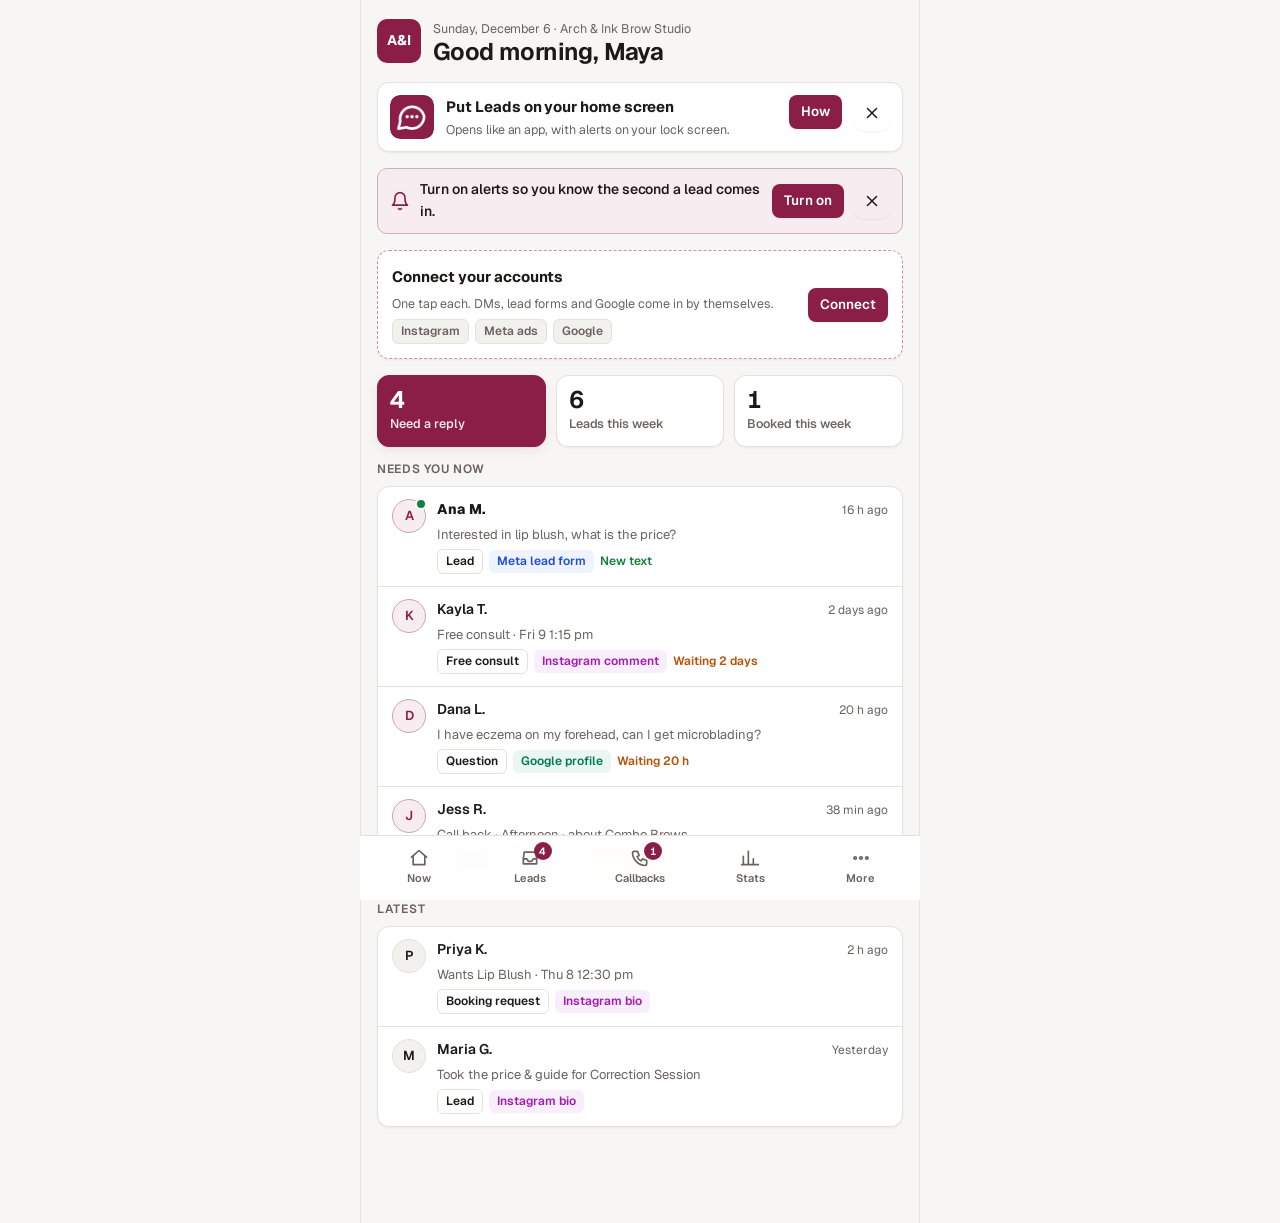
==== app/index.html @ 4c70c65e "Tour: one-screen view of all three at the top, normal tour below; stop dashboard frame pulling the p" ====
<!doctype html>
<html lang="en">
  <head>
    <meta charset="UTF-8" />
    <meta name="viewport" content="width=device-width, initial-scale=1.0, viewport-fit=cover" />
    <meta name="robots" content="noindex" />
<title>Studio Funnel</title>
    <meta name="theme-color" content="#8B1E46" />
    <link rel="manifest" href="/manifest.webmanifest" />
    <link rel="icon" href="/icons/icon-192.png" />
    <link rel="apple-touch-icon" href="/icons/apple-touch-icon.png" />
    <meta name="apple-mobile-web-app-capable" content="yes" />
    <meta name="mobile-web-app-capable" content="yes" />
    <meta name="apple-mobile-web-app-title" content="Leads" />
    <meta name="apple-mobile-web-app-status-bar-style" content="default" />
    <link rel="preconnect" href="https://fonts.googleapis.com" />
    <link rel="stylesheet" href="https://fonts.googleapis.com/css2?family=Geist:wght@300..800&family=Geist+Mono:wght@400;500&display=swap" />
  </head>
  <body>
    <div id="root"></div>
    <link rel="stylesheet" href="/main.css?v=1791349127" /><script type="module" src="/main.js?v=1791349127"></script>
  </body>
</html>
---- main.css ----
:root{--bg:#f7f6f4;--surface:#fff;--sunk:#f3f1ee;--ink:#1c1917;--muted:#6b635e;--line:#e6e1dc;--accent:#8b1e46;--accent-ink:#fff;--accent-soft:#f7edf1;--gold:#a16207;--good:#15803d;--good-soft:#eaf5ee;--warn:#b45309;--warn-soft:#fdf3e5;--bad:#b91c1c;--bad-soft:#fceded;--ig:#a21caf;--ig-soft:#f9eefb;--meta:#1d4ed8;--meta-soft:#eef3fe;--g:#047857;--g-soft:#eaf6f0;--site:#57534e;--site-soft:#f2f0ed;--t1:#ede9e5;--t2:#e2dcd6;--t3:#f3f0ec;--t4:#d6cfc8;--out-bg:#8b1e46;--out-ink:#fff;--nav-bg:#1c1917;--nav-ink:#e7e5e4;--nav-muted:#a8a29e;--nav-hover:#292524;--nav-line:#2e2a27;--display:"Geist","Inter",system-ui,-apple-system,"Segoe UI",sans-serif;--body:"Geist","Inter",system-ui,-apple-system,"Segoe UI",sans-serif;--mono:"Geist Mono",ui-monospace,"SFMono-Regular",Menlo,monospace;--shadow-sm:0 1px 2px #1010180f;--shadow:0 1px 2px #1010180d,0 4px 12px #1010180f;--shadow-lg:0 12px 40px #10101829;--buncss-light:initial;--buncss-dark: ;color-scheme:light}@media (prefers-color-scheme:dark){:root:not([data-theme=light]){--bg:#0e0c0b;--surface:#171412;--sunk:#1f1b19;--ink:#efebe8;--muted:#a8a09a;--line:#2d2826;--accent:#e07fa2;--accent-ink:#1f0a12;--accent-soft:#2c1620;--gold:#facc15;--good:#4ade80;--good-soft:#10261a;--warn:#fbbf24;--warn-soft:#2a1e0c;--bad:#f87171;--bad-soft:#2b1414;--ig:#e879f9;--ig-soft:#2a1330;--meta:#8ab4ff;--meta-soft:#121e36;--g:#34d399;--g-soft:#0e2620;--site:#d4d4d8;--site-soft:#1f1f25;--t1:#211d1b;--t2:#2a2522;--t3:#1b1816;--t4:#332d2a;--out-bg:#6b1a38;--out-ink:#fbeaf2;--nav-bg:#0a0908;--nav-ink:#e7e5e4;--nav-muted:#a8a29e;--nav-hover:#1c1917;--nav-line:#26221f;--shadow-sm:0 1px 2px #0006;--shadow:0 1px 2px #0006,0 4px 12px #0000004d;--shadow-lg:0 12px 40px #00000080;--buncss-light: ;--buncss-dark:initial;color-scheme:dark}}:root[data-theme=dark]{--bg:#0e0c0b;--surface:#171412;--sunk:#1f1b19;--ink:#efebe8;--muted:#a8a09a;--line:#2d2826;--accent:#e07fa2;--accent-ink:#1f0a12;--accent-soft:#2c1620;--gold:#facc15;--good:#4ade80;--good-soft:#10261a;--warn:#fbbf24;--warn-soft:#2a1e0c;--bad:#f87171;--bad-soft:#2b1414;--ig:#e879f9;--ig-soft:#2a1330;--meta:#8ab4ff;--meta-soft:#121e36;--g:#34d399;--g-soft:#0e2620;--site:#d4d4d8;--site-soft:#1f1f25;--t1:#211d1b;--t2:#2a2522;--t3:#1b1816;--t4:#332d2a;--out-bg:#6b1a38;--out-ink:#fbeaf2;--nav-bg:#0a0908;--nav-ink:#e7e5e4;--nav-muted:#a8a29e;--nav-hover:#1c1917;--nav-line:#26221f;--shadow-sm:0 1px 2px #0006;--shadow:0 1px 2px #0006,0 4px 12px #0000004d;--shadow-lg:0 12px 40px #00000080;--buncss-light: ;--buncss-dark:initial;color-scheme:dark}*{box-sizing:border-box}html,body{margin:0}body{background:var(--bg);color:var(--ink);font-family:var(--body);-webkit-font-smoothing:antialiased;font-size:16px;line-height:1.55}h1,h2,h3{text-wrap:balance;margin:0;line-height:1.1}p{margin:0}button,input,select,textarea{font:inherit;color:inherit}a{color:var(--accent)}img{max-width:100%}:-webkit-any(button,a,input,select,textarea):focus-visible{outline:3px solid var(--accent);outline-offset:2px}:-moz-any(button,a,input,select,textarea):focus-visible{outline:3px solid var(--accent);outline-offset:2px}:is(button,a,input,select,textarea):focus-visible{outline:3px solid var(--accent);outline-offset:2px}[hidden]{display:none!important}.display{font-family:var(--display);font-weight:600}.eyebrow{letter-spacing:.1em;text-transform:uppercase;color:var(--accent);font-size:12px;font-weight:700}.muted{color:var(--muted)}.fine{color:var(--muted);font-size:12px}.stack{display:flex;flex-direction:column;gap:8px}.row{display:flex;flex-wrap:wrap;align-items: center;gap:8px}.sr-only{position:absolute;overflow:hidden;clip:rect(0 0 0 0);white-space:nowrap;width:1px;height:1px}.btn{background:var(--accent);color:var(--accent-ink);cursor:pointer;display:inline-flex;text-decoration:none;text-align:center;border:none;border-radius:999px;justify-content:center;align-items: center;gap:8px;min-height:52px;padding:0 22px;font-size:16px;font-weight:700}.btn.alt{background:var(--surface);color:var(--ink);border:1.5px solid var(--line)}.btn.sm{min-height:40px;padding:0 14px;font-size:14px}.btn.block{width:100%}.btn.danger{background:var(--bad);color:#fff}.btn:disabled{opacity:.55;cursor:not-allowed}.lnk{color:var(--accent);cursor:pointer;text-decoration:none;display:inline-flex;background:0 0;border:none;align-items: center;min-height:44px;padding:8px 0;font-size:15px;font-weight:700}.iconbtn{border:1.5px solid var(--line);background:var(--surface);display:inline-flex;cursor:pointer;border-radius:50%;flex-shrink:0;justify-content:center;align-items: center;width:44px;height:44px}.mark{background:var(--accent);color:var(--accent-ink);display:inline-flex;font-family:var(--display);border-radius:50%;flex-shrink:0;justify-content:center;align-items: center;width:36px;height:36px;font-size:14px;font-weight:600}label.field{display:flex;flex-direction:column;gap:6px;font-size:14px;font-weight:600}.input,input.input,textarea.input,select.input{border:1.5px solid var(--line);background:var(--surface);border-radius:8px;min-height:48px;padding:0 14px;font-size:16px}textarea.input{resize:vertical;min-height:84px;padding:12px 14px}.input:focus{outline:2px solid var(--accent);outline-offset:1px;border-color:var(--accent)}.err{color:var(--bad);font-size:13px;font-weight:600}.chips{display:flex;flex-wrap:wrap;gap:8px}.chip{border:1.5px solid var(--line);background:var(--surface);cursor:pointer;border-radius:999px;min-height:44px;padding:8px 16px;font-size:15px;font-weight:600}.chip.on{border:2px solid var(--accent);background:var(--accent-soft)}.card{background:var(--surface);border:1px solid var(--line);border-radius:10px;padding:16px 18px}.okmark{background:var(--good);color:var(--surface);display:flex;border-radius:50%;justify-content:center;align-items: center;width:64px;height:64px}.line{display:flex;font-variant-numeric:tabular-nums;justify-content:space-between;gap:10px}.tl-row{display:flex;gap:14px;font-size:15px}.tl-row b{color:var(--accent);flex-shrink:0;width:110px;font-size:14px}.home{display:flex;align-items: center;min-height:100vh;padding-block-start:40px;padding-block-end:40px;padding-inline-start:20px;padding-inline-end:20px}.home-in{display:flex;flex-direction:column;gap:20px;max-width:820px;margin:0 auto}.home h1{font-size:clamp(36px,6vw,56px)}.lede{max-width:60ch;font-size:18px}.home-cards{display:grid;grid-template-columns:repeat(3,minmax(0,1fr));gap:14px}@media (max-width:900px){.home-cards{grid-template-columns:repeat(2,minmax(0,1fr))}}@media (max-width:640px){.home-cards{grid-template-columns:minmax(0,1fr)}}.home-card{display:flex;background:var(--surface);border:1.5px solid var(--line);color:var(--ink);text-decoration:none;border-radius:12px;flex-direction:column;gap:8px;padding:22px}.home-card:hover{border-color:var(--accent)}.home-card b{font-size:20px;font-family:var(--display)}.home-card span{color:var(--muted);font-size:15px}.fbar{position:sticky;z-index:5;background:var(--bg);border-bottom:1px solid var(--line);top:0}.fbar .in{display:flex;align-items: center;gap:12px;max-width:1080px;margin:0 auto;padding:10px 20px}.fbar .logo{display:flex;cursor:pointer;background:0 0;border:none;align-items: center;gap:10px;padding:0;font-size:15px;font-weight:700}.fbar .sp{flex:1}.sec{display:flex;flex-direction:column;gap:24px;max-width:1080px;margin:0 auto;padding-block-start:56px;padding-block-end:56px;padding-inline-start:20px;padding-inline-end:20px}.sec h2{font-size:clamp(28px,4vw,40px);font-family:var(--display);font-weight:600}.hero{display:grid;grid-template-columns:minmax(0,1.1fr)minmax(0,.9fr);align-items: center;gap:40px;padding-top:40px}@media (max-width:820px){.hero{grid-template-columns:minmax(0,1fr)}}.hero h1{font-size:clamp(40px,7vw,68px);font-family:var(--display);font-weight:600}.hero h1 em{color:var(--accent);font-style:italic;font-weight:500}.trust{display:flex;color:var(--muted);flex-wrap:wrap;gap:8px 18px;font-size:14px}.trust b{color:var(--ink)}.stars{color:var(--gold);letter-spacing:1px}.photo{background:var(--t2);display:flex;border-radius:14px;align-items: flex-end;max-width:100%;padding:16px}.photo .cap{background:var(--surface);display:flex;border-radius:8px;flex-direction:column;padding:8px 12px;font-size:13px}.goals{display:grid;grid-template-columns:repeat(4,minmax(0,1fr));gap:12px}@media (max-width:820px){.goals{grid-template-columns:repeat(2,minmax(0,1fr))}}.goal{border:1.5px solid var(--line);background:var(--surface);text-align:left;cursor:pointer;display:flex;border-radius:12px;flex-direction:column;justify-content:space-between;gap:10px;min-height:120px;padding:18px}.goal:hover{border-color:var(--accent)}.goal b{font-family:var(--display);font-size:24px;font-weight:600}.goal span{color:var(--muted);font-size:14px}.gal{display:grid;grid-template-columns:repeat(3,minmax(0,1fr));gap:10px}@media (max-width:620px){.gal{grid-template-columns:repeat(2,minmax(0,1fr))}}.gal div{aspect-ratio:1;display:flex;border-radius:10px;flex-direction:column;justify-content:flex-end;padding:12px;font-size:13px;font-weight:700}.gal small{color:var(--muted);font-weight:500}.steps3{display:grid;grid-template-columns:repeat(3,minmax(0,1fr));gap:16px}@media (max-width:820px){.steps3{grid-template-columns:minmax(0,1fr)}}.stp{background:var(--surface);border:1px solid var(--line);display:flex;border-radius:12px;flex-direction:column;gap:8px;padding:22px}.stp .n{background:var(--accent-soft);color:var(--accent);display:flex;border-radius:50%;justify-content:center;align-items: center;width:34px;height:34px;font-weight:700}.prices{background:var(--surface);border:1px solid var(--line);border-radius:12px;padding:4px 20px}.pr{display:flex;border-bottom:1px solid var(--line);justify-content:space-between;align-items:baseline;gap:16px;padding:16px 0}.pr:last-child{border:none}.pr .p{font-variant-numeric:tabular-nums;white-space:nowrap;font-weight:700}.revs{display:grid;grid-template-columns:repeat(3,minmax(0,1fr));gap:14px}@media (max-width:820px){.revs{grid-template-columns:minmax(0,1fr)}}.faqs{display:flex;flex-direction:column;gap:10px;max-width:760px}.faq{background:var(--surface);border:1px solid var(--line);overflow:hidden;border-radius:10px}.faq>button{display:flex;cursor:pointer;text-align:left;background:0 0;border:none;align-items: center;gap:12px;width:100%;min-height:56px;padding:14px 18px;font-weight:700}.faq>button span{flex:1}.faq .a{color:var(--muted);padding:0 18px 16px;font-size:15px}.artist{display:grid;grid-template-columns:minmax(0,.8fr)minmax(0,1.2fr);align-items: center;gap:32px}@media (max-width:820px){.artist{grid-template-columns:minmax(0,1fr)}}.band{background:var(--ink);color:var(--bg)}.band h2{color:var(--bg)}.band .btn{background:var(--bg);color:var(--ink)}.band .btn.alt{color:var(--bg);border-color:var(--bg);background:0 0}.ffoot .sec{color:var(--muted);flex-flow:wrap;gap:24px 48px;padding-block-start:32px;padding-block-end:110px;font-size:14px}.ffoot b{color:var(--ink);display:block}.sticky-cta{position:fixed;z-index:6;padding:10px 16px calc(10px + env(safe-area-inset-bottom,0px));background:var(--bg);border-top:1px solid var(--line);display:flex;bottom:0;left:0;right:0}.sticky-cta .btn{flex:1;min-height:50px}@media (min-width:821px){.sticky-cta{display:none}}.flow{display:flex;flex-direction:column;gap:16px;max-width:560px;margin:0 auto;padding-block-start:20px;padding-block-end:120px;padding-inline-start:20px;padding-inline-end:20px}.fhead{display:flex;align-items: center;gap:12px}.prog{display:flex;flex:1;gap:6px}.prog i{background:var(--line);border-radius:3px;flex:1;height:6px}.prog i.on{background:var(--accent)}.q{font-size:clamp(28px,5vw,36px);font-family:var(--display);font-weight:600}.opt{display:flex;border:1.5px solid var(--line);background:var(--surface);cursor:pointer;text-align:left;border-radius:12px;align-items: center;gap:14px;width:100%;min-height:68px;padding:14px 18px}.opt:hover{border-color:var(--accent)}.opt .t{display:block;font-size:17px;font-weight:700}.opt .d{color:var(--muted);font-size:14px}.opt.on{border:2px solid var(--accent);background:var(--accent-soft)}.box{border:1.5px solid var(--muted);display:flex;border-radius:7px;flex-shrink:0;justify-content:center;align-items: center;width:24px;height:24px}.opt.on .box{background:var(--accent);border-color:var(--accent);color:var(--accent-ink)}.facts{display:grid;grid-template-columns:repeat(3,minmax(0,1fr));gap:8px}.facts .card{padding:12px 14px}.facts b{display:block;font-variant-numeric:tabular-nums;font-size:19px}.facts span{color:var(--muted);font-size:12px}.ba{display:flex;gap:8px}.ba div{aspect-ratio:1;display:flex;border-radius:10px;flex:1;align-items: flex-end;padding:12px;font-size:13px;font-weight:700}.days{display:flex;overflow-x:auto;gap:8px;padding-bottom:4px}.day{border:1.5px solid var(--line);background:var(--surface);cursor:pointer;border-radius:10px;flex-shrink:0;min-width:66px;height:66px;font-size:14px;font-weight:600}.day.on{background:var(--accent);border-color:var(--accent);color:var(--accent-ink)}.times{display:grid;grid-template-columns:repeat(2,minmax(0,1fr));gap:8px}.bub{white-space:pre-line;max-width:85%;padding:12px 16px;font-size:15px}.bub.me{background:var(--accent);color:var(--accent-ink);border-radius:14px 14px 4px;align-self: flex-end}.bub.her{background:var(--surface);border:1px solid var(--line);border-radius:14px 14px 14px 4px}.fab{position:fixed;right:16px;bottom:calc(84px + env(safe-area-inset-bottom,0px));z-index:7;display:flex;border:1.5px solid var(--line);background:var(--surface);cursor:pointer;border-radius:999px;align-items: center;gap:10px;min-height:52px;padding:6px 18px 6px 6px;font-size:15px;font-weight:700;box-shadow:0 6px 24px #22171a29}.fab .mark{width:40px;height:40px}.fab .live{background:var(--good);border-radius:50%;width:9px;height:9px;margin-left:-2px}.fab.low{bottom:calc(16px + env(safe-area-inset-bottom,0px))}@media (min-width:821px){.fab,.fab.low{bottom:24px}}.chat{position:fixed;z-index:9;background:var(--bg);border:1px solid var(--line);display:flex;overflow:hidden;border-radius:14px;flex-direction:column;width:min(420px,100vw - 32px);height:min(680px,100vh - 32px);bottom:16px;right:16px;box-shadow:0 18px 48px #22171a3d}@media (max-width:620px){.chat{border:none;border-radius:0;width:auto;height:auto;inset:0}}.chead{display:flex;border-bottom:1px solid var(--line);background:var(--surface);align-items: center;gap:12px;padding:14px 16px}.chead .who{display:flex;flex-direction:column;flex:1;line-height:1.3}.chead .who span{color:var(--muted);font-size:12px}.cbody{overflow-y:auto;display:flex;flex-direction:column;flex:1;gap:10px;padding:16px}.bot{display:flex;align-items: flex-end;gap:8px}.bot .mark{width:28px;height:28px;font-size:11px}.qrs{display:flex;flex-wrap:wrap;gap:6px;padding-left:36px}.qr{border:1.5px solid var(--accent);background:var(--surface);color:var(--accent);cursor:pointer;border-radius:999px;min-height:40px;padding:6px 14px;font-size:14px;font-weight:700}.cfoot{display:flex;border-top:1px solid var(--line);background:var(--surface);gap:8px;padding:10px 12px}.cfoot .input{border-radius:999px;flex:1;min-width:0;min-height:46px}.send{background:var(--accent);color:var(--accent-ink);cursor:pointer;display:flex;border:none;border-radius:50%;flex-shrink:0;justify-content:center;align-items: center;width:46px;height:46px}.disclose{color:var(--muted);text-align:center;background:var(--surface);padding:0 12px 8px;font-size:11px}.person{display:flex;background:var(--surface);border:1px solid var(--line);border-radius:10px;flex-direction:column;gap:8px;padding:14px 16px}.person .who2{display:flex;align-items: center;gap:12px}.num{font-variant-numeric:tabular-nums;user-select:all;font-weight:700}.shell{display:grid;grid-template-columns:232px minmax(0,1fr);min-height:100vh}.side{background:var(--surface);border-right:1px solid var(--line);display:flex;position:sticky;flex-direction:column;gap:4px;height:100vh;padding:18px 12px;top:0}.brand{display:flex;align-items: center;gap:10px;padding:4px 8px 18px}.brand b{display:block;font-size:14px}.brand span{color:var(--muted);font-size:12px}.nav{display:flex;text-decoration:none;color:var(--muted);position:relative;border-radius:8px;align-items: center;gap:10px;min-height:44px;padding:0 12px;font-weight:600}.nav:hover{background:var(--sunk);color:var(--ink)}.nav.on{background:var(--accent-soft);color:var(--accent)}.nav .cnt{background:var(--accent);color:var(--accent-ink);display:flex;border-radius:999px;justify-content:center;align-items: center;min-width:22px;height:22px;margin-left:auto;padding:0 7px;font-size:12px}.side .foot{background:var(--sunk);color:var(--muted);display:flex;border-radius:8px;flex-direction:column;gap:8px;margin-top:auto;padding:12px;font-size:12px}.dmain{display:flex;flex-direction:column;gap:20px;min-width:0;padding-block-start:24px;padding-block-end:40px;padding-inline-start:24px;padding-inline-end:24px;font-size:15px}.dmain h1{font-family:var(--display);font-size:28px;font-weight:600}.phead{display:flex;flex-wrap:wrap;justify-content:space-between;align-items: flex-end;gap:16px}.badge{background:var(--warn-soft);color:var(--warn);border-radius:999px;padding:4px 10px;font-size:12px;font-weight:700}@media (max-width:860px){.shell{grid-template-columns:minmax(0,1fr)}.side{position:fixed;padding:6px 6px calc(6px + env(safe-area-inset-bottom,0px));border-right:none;border-top:1px solid var(--line);z-index:20;flex-direction:row;justify-content:space-around;height:auto;inset:auto 0 0}.brand,.side .foot{display:none}.nav{flex-direction:column;flex:1;justify-content:center;gap:2px;min-height:52px;padding:4px 6px;font-size:11px}.nav .cnt{position:absolute;min-width:18px;height:18px;margin:0 -26px 0 0;padding:0 5px;font-size:10px;top:2px;right:50%}.dmain{padding-block-start:18px;padding-block-end:96px;padding-inline-start:16px;padding-inline-end:16px}}.tiles{display:grid;grid-template-columns:repeat(4,minmax(0,1fr));gap:12px}@media (max-width:860px){.tiles{grid-template-columns:repeat(2,minmax(0,1fr))}}.tile{background:var(--surface);border:1px solid var(--line);display:flex;border-radius:10px;flex-direction:column;gap:2px;padding:14px 16px}.tile b{font-variant-numeric:tabular-nums;font-size:26px;line-height:1.1}.tile span{color:var(--muted);font-size:13px}.tile.alert{border-color:var(--warn);background:var(--warn-soft)}.tile.alert span{color:var(--warn)}.pill{display:inline-flex;white-space:nowrap;border-radius:999px;align-items: center;padding:2px 9px;font-size:12px;font-weight:700}.pill.ig{background:var(--ig-soft);color:var(--ig)}.pill.meta{background:var(--meta-soft);color:var(--meta)}.pill.g{background:var(--g-soft);color:var(--g)}.pill.site{background:var(--site-soft);color:var(--site)}.pill.kind{background:var(--sunk);border:1px solid var(--line)}.pill.st-new{background:var(--accent-soft);color:var(--accent)}.pill.st-contacted{background:var(--sunk);color:var(--muted);border:1px solid var(--line)}.pill.st-booked{background:var(--good-soft);color:var(--good)}.pill.st-lost{background:var(--bad-soft);color:var(--bad)}.wait{color:var(--warn);font-size:12px;font-weight:700}.filters{display:flex;flex-wrap:wrap;gap:8px}.fchip{border:1.5px solid var(--line);background:var(--surface);cursor:pointer;border-radius:999px;min-height:36px;padding:0 14px;font-size:13px;font-weight:600}.fchip.on{background:var(--ink);border-color:var(--ink);color:var(--bg)}.inbox{display:grid;grid-template-columns:minmax(0,380px)minmax(0,1fr);align-items: start;gap:16px}@media (max-width:1060px){.inbox{grid-template-columns:minmax(0,1fr)}.inbox.open .list,.inbox:not(.open) .detail{display:none}}.list{background:var(--surface);border:1px solid var(--line);overflow:hidden;border-radius:12px}.item{display:flex;border:none;border-bottom:1px solid var(--line);cursor:pointer;text-align:left;text-decoration:none;color:var(--ink);background:0 0;gap:12px;width:100%;padding:14px 16px}.item:last-child{border-bottom:none}.item:hover{background:var(--sunk)}.item.on{background:var(--accent-soft)}.av{background:var(--sunk);border:1px solid var(--line);display:flex;border-radius:50%;flex-shrink:0;justify-content:center;align-items: center;width:40px;height:40px;font-weight:700}.item.isnew .av{background:var(--accent);color:var(--accent-ink);border-color:var(--accent)}.item .mid{display:flex;flex-direction:column;flex:1;gap:4px;min-width:0}.item .l1{display:flex;align-items: center;gap:8px}.item .l1 b{overflow:hidden;text-overflow:ellipsis;white-space:nowrap;flex:1;min-width:0}.item .l1 time{color:var(--muted);flex-shrink:0;font-size:12px}.item .snip{color:var(--muted);overflow:hidden;text-overflow:ellipsis;white-space:nowrap;font-size:13px}.detail{background:var(--surface);border:1px solid var(--line);display:flex;border-radius:12px;flex-direction:column;gap:18px;min-width:0;padding:20px}.dh{display:flex;flex-wrap:wrap;align-items: flex-start;gap:14px}.dh .who{display:flex;flex-direction:column;flex:1;gap:6px;min-width:180px}.dh h2{font-size:24px;font-family:var(--display);font-weight:600}.phone{font-variant-numeric:tabular-nums;user-select:all;font-weight:700}.grid2{display:grid;grid-template-columns:repeat(2,minmax(0,1fr));gap:12px}@media (max-width:620px){.grid2{grid-template-columns:minmax(0,1fr)}}.panel{background:var(--sunk);border:1px solid var(--line);display:flex;border-radius:10px;flex-direction:column;gap:10px;min-width:0;padding:14px 16px}.panel h3{letter-spacing:.08em;text-transform:uppercase;color:var(--muted);font-size:12px}.kv{display:grid;grid-template-columns:110px minmax(0,1fr);gap:4px 10px;margin:0;font-size:14px}.kv dt{color:var(--muted)}.kv dd{margin:0;font-weight:600}.tl{display:flex;border-left:2px solid var(--line);flex-direction:column;margin-left:6px}.ev{position:relative;padding:0 0 14px 18px;font-size:14px}.ev:before{content:"";position:absolute;background:var(--surface);border:2px solid var(--muted);border-radius:50%;width:12px;height:12px;top:5px;left:-7px}.ev.ev-source:before{border-color:var(--accent)}.ev.ev-auto:before,.ev.ev-status:before{border-color:var(--good)}.ev time{display:block;color:var(--muted);font-size:12px}.chatlog{display:flex;background:var(--surface);border:1px solid var(--line);border-radius:8px;flex-direction:column;gap:6px;margin-top:6px;padding:10px}.msg{border-radius:10px;max-width:88%;padding:7px 11px;font-size:13px}.msg.visitor{background:var(--sunk);border:1px solid var(--line);align-self: flex-start}.msg.bot{background:var(--accent-soft);align-self: flex-end}.dcard{background:var(--surface);border:1px solid var(--line);display:flex;border-radius:12px;flex-direction:column;gap:12px;min-width:0;padding:18px}.dcard h2{font-size:18px}.tw{overflow-x:auto}table{border-collapse:collapse;width:100%;min-width:600px;font-size:14px}th{text-align:left;letter-spacing:.06em;text-transform:uppercase;color:var(--muted);border-bottom:1px solid var(--line);padding:10px 12px;font-size:12px;font-weight:700}td{border-bottom:1px solid var(--line);vertical-align:middle;padding:12px}tr:last-child td{border-bottom:none}td.n,th.n{text-align:right;font-variant-numeric:tabular-nums}.frow{display:grid;grid-template-columns:180px minmax(0,1fr)64px;align-items: center;gap:12px;font-size:14px}@media (max-width:620px){.frow{grid-template-columns:110px minmax(0,1fr)52px}}.bar{background:var(--sunk);overflow:hidden;border-radius:8px;height:26px}.bar i{display:block;background:var(--accent);border-radius:8px;height:100%}.frow b{text-align:right;font-variant-numeric:tabular-nums}.conns{display:grid;grid-template-columns:repeat(2,minmax(0,1fr));gap:16px}@media (max-width:980px){.conns{grid-template-columns:minmax(0,1fr)}}.conn-top{display:flex;align-items: center;gap:12px}.conn-top>div{flex:1;min-width:0}.logo2{display:flex;border-radius:8px;flex-shrink:0;justify-content:center;align-items: center;width:44px;height:44px;font-weight:800}.logo2.ig{background:var(--ig-soft);color:var(--ig)}.logo2.meta{background:var(--meta-soft);color:var(--meta)}.logo2.g{background:var(--g-soft);color:var(--g)}.logo2.sms{background:var(--warn-soft);color:var(--warn)}.logo2.link{background:var(--site-soft);color:var(--site)}.status{border-radius:999px;padding:4px 10px;font-size:12px;font-weight:700}.status.on{background:var(--good-soft);color:var(--good)}.status.off{background:var(--sunk);color:var(--muted);border:1px solid var(--line)}.status.next{background:var(--warn-soft);color:var(--warn)}.copy{display:flex;align-items: center;gap:8px}.copy code{overflow-x:auto;white-space:nowrap;background:var(--sunk);border:1px solid var(--line);border-radius:10px;flex:1;min-width:0;padding:8px 10px;font-size:12.5px}.empty{text-align:center;color:var(--muted);padding:40px 20px}.toast{position:fixed;left:50%;bottom:calc(24px + env(safe-area-inset-bottom,0px));z-index:50;background:var(--ink);color:var(--bg);border-radius:10px;max-width:calc(100vw - 32px);padding:12px 18px;font-size:14px;font-weight:600;transform:translate(-50%)}@media (max-width:860px){.toast{bottom:calc(84px + env(safe-area-inset-bottom,0px))}}.login{display:flex;justify-content:center;align-items: center;min-height:100vh;padding:20px}.login form{display:flex;background:var(--surface);border:1px solid var(--line);border-radius:12px;flex-direction:column;gap:14px;width:min(400px,100%);padding:28px}.edit-row{display:grid;grid-template-columns:minmax(0,2fr)minmax(0,1fr)minmax(0,1fr)minmax(0,1fr)44px;align-items: center;gap:8px}@media (max-width:760px){.edit-row{grid-template-columns:minmax(0,1fr)minmax(0,1fr)}}.edit-row .input{min-height:42px;font-size:14px}@media (prefers-reduced-motion:no-preference){.fade{animation:fade .22s ease-out}@keyframes fade{0%{opacity:.4;transform:translateY(6px)}}}.only-narrow{display:none}@media (max-width:1060px){.only-narrow{display:inline-flex}}@media (max-width:820px){.fbar .btn{display:none}}@media (max-width:860px){.nav{flex:1 1 0;min-width:0;font-size:10.5px}.nav>span:not(.cnt){overflow:hidden;text-overflow:ellipsis;white-space:nowrap;max-width:100%}}.pswitch{position:fixed;left:50%;top:calc(8px + env(safe-area-inset-top,0px));z-index:30;display:flex;background:var(--ink);color:var(--bg);border-radius:999px;flex-wrap:wrap;justify-content:center;align-items: center;gap:4px;max-width:calc(100vw - 16px);padding:4px;font-size:13px;transform:translate(-50%);box-shadow:0 6px 20px #0003}.pswitch button{color:var(--bg);cursor:pointer;background:0 0;border:none;border-radius:999px;min-height:34px;padding:0 12px;font-size:13px;font-weight:700}.pswitch button.on{background:var(--bg);color:var(--ink)}.pswitch-label{letter-spacing:.08em;text-transform:uppercase;opacity:.75;padding:0 8px;font-size:11px;font-weight:700}.pswitch-src{display:flex;align-items: center;gap:6px;padding:0 6px 0 10px;font-size:12px;font-weight:600}.pswitch-src select{background:var(--bg);color:var(--ink);border:none;border-radius:999px;min-height:30px;padding:0 8px;font-size:12px}body.sf-preview .fbar,body.sf-preview .dmain,body.sf-preview .home{padding-top:52px}body.sf-preview .side{padding-top:64px}@media (max-width:860px){body.sf-preview .side{padding-top:6px}}.pswitch .sm{display:none}@media (max-width:620px){.pswitch{flex-wrap:nowrap;gap:2px;font-size:12px}.pswitch .lg,.pswitch-label{display:none}.pswitch .sm{display:inline}.pswitch button{padding:0 10px;font-size:12px}.pswitch-src{padding:0 2px 0 4px}.pswitch-src select{max-width:120px}}@media (max-width:480px){.nav-bookings,.nav-report{display:none}}.item .av{position:relative}.item .av .dot{position:absolute;background:var(--good);border:2px solid var(--surface);border-radius:50%;width:12px;height:12px;top:-2px;right:-2px}.item.unread .l1 b{font-weight:800}.unread-tag{color:var(--good)}.thread{display:flex;flex-direction:column;gap:10px}.thread h3{display:flex;flex-wrap:wrap;align-items:baseline;gap:8px}.fu{display:flex;background:var(--sunk);border:1px solid var(--line);color:var(--muted);border-radius:8px;justify-content:space-between;align-items: center;gap:10px;padding:8px 12px;font-size:13px}.fu.active{background:var(--accent-soft);color:var(--ink);border-color:#0000}.fu .lnk{min-height:0;padding:0;font-size:13px}.bubbles{display:flex;overflow-y:auto;flex-direction:column;gap:8px;max-height:420px;padding:4px 2px}.thread.compact .bubbles{max-height:none}.bubbles .bub,.tpl .bub{border-radius:12px;max-width:82%;padding:10px 14px;font-size:14.5px}.bub.in{background:var(--sunk);border:1px solid var(--line);border-bottom-left-radius:6px;align-self: flex-start}.bub.out{background:var(--accent);color:var(--accent-ink);border-bottom-right-radius:6px;align-self: flex-end}.bub.out.failed,.bub.out.blocked{background:var(--bad-soft);color:var(--bad)}.bub .bt{white-space:pre-wrap;overflow-wrap:anywhere}.bub .bm{opacity:.8;margin-top:4px;font-size:11px}.bub.preview{align-self:stretch;max-width:none}.composer{display:flex;flex-direction:column;gap:8px}.composer .quick{display:flex;overflow-x:auto;gap:6px;padding-bottom:2px}.composer .quick .fchip{flex-shrink:0;min-height:32px;font-size:12.5px}.composer .crow{display:flex;align-items: flex-end;gap:8px}.composer textarea{resize:vertical;flex:1;min-width:0;min-height:48px;max-height:160px;font-size:15px}.btn.send{border-radius:50%;flex-shrink:0;width:48px;height:48px;min-height:48px;padding:0}.setup-note{display:flex;border:1.5px dashed var(--line);color:var(--muted);border-radius:8px;flex-wrap:wrap;justify-content:space-between;align-items: center;gap:12px;padding:12px 14px;font-size:14px}.live-alert{position:fixed;top:calc(12px + env(safe-area-inset-top,0px));z-index:60;display:flex;background:var(--surface);border:1px solid var(--line);border-radius:12px;align-items: center;gap:6px;width:min(440px,100vw - 24px);padding:6px 6px 6px 4px;left:50%;transform:translate(-50%);box-shadow:0 12px 32px #0000002e}.live-alert .la-main{display:flex;text-align:left;cursor:pointer;color:var(--ink);background:0 0;border:none;flex:1;align-items: center;gap:12px;min-width:0;padding:8px 10px}.live-alert .la-main>svg{color:var(--accent);flex-shrink:0}.live-alert .la-main span{display:flex;flex-direction:column;min-width:0}.live-alert .la-main span span{color:var(--muted);overflow:hidden;text-overflow:ellipsis;white-space:nowrap;display:block;font-size:13px}@media (prefers-reduced-motion:no-preference){.live-alert{animation:drop .28s ease-out}@keyframes drop{0%{opacity:0;transform:translate(-50%,-16px)}}}body.sf-preview .live-alert{top:56px}.nudge{display:flex;background:var(--accent-soft);border-radius:10px;align-items: center;gap:10px;padding:10px 12px;font-size:14px;font-weight:600}.nudge>span{flex:1;min-width:0}.nudge>svg{color:var(--accent);flex-shrink:0}.nudge .iconbtn{background:0 0;border:none;width:36px;height:36px}.switch{display:flex;border-top:1px solid var(--line);cursor:pointer;position:relative;align-items: center;gap:14px;padding:10px 0}.switch .sw-text{display:flex;flex-direction:column;flex:1;gap:2px;min-width:0;font-size:14.5px}.switch input{position:absolute;opacity:0;cursor:pointer;width:48px;height:28px;margin:0;right:0}.sw-track{background:var(--t4);position:relative;border-radius:999px;flex-shrink:0;width:48px;height:28px;transition:background .15s}.sw-track:after{content:"";position:absolute;background:#fff;border-radius:50%;width:22px;height:22px;transition:transform .15s;top:3px;left:3px;box-shadow:0 1px 3px #00000040}.switch input:checked+.sw-track{background:var(--good)}.switch input:checked+.sw-track:after{transform:translate(20px)}.switch input:focus-visible+.sw-track{outline:3px solid var(--accent);outline-offset:2px}.alert-state{display:flex;flex-wrap:wrap;align-items: center;gap:12px}.tpls{display:flex;border:1px solid var(--line);overflow:hidden;border-radius:10px;flex-direction:column}.tpl{border-bottom:1px solid var(--line)}.tpl:last-child{border-bottom:none}.tpl.open{padding-bottom:14px}.tpl>.stack{padding:0 14px}.tpl-head{display:flex;cursor:pointer;text-align:left;background:0 0;border:none;justify-content:space-between;align-items: center;gap:12px;width:100%;padding:12px 14px}.tpl-head>span:first-child{display:flex;flex-direction:column;gap:2px;font-size:14.5px}.fu-step{display:grid;grid-template-columns:130px minmax(0,1fr)44px;align-items: end;gap:8px}@media (max-width:620px){.fu-step{grid-template-columns:minmax(0,1fr)44px}.fu-step textarea{grid-column:1/-1;grid-row:2}}.svc{display:flex;flex-direction:column}.svc-row{display:grid;grid-template-columns:12px minmax(0,1fr)auto;border-top:1px solid var(--line);align-items: center;gap:4px 12px;padding:10px 0;font-size:14px}.svc-row:first-child{border-top:none}.svc-state{font-size:13px;font-weight:700}.svc-fix{grid-column:2/-1}.svc .dot{border-radius:50%;width:10px;height:10px}.dot.ok{background:var(--good)}.dot.off{background:var(--bad)}.dot.demo{background:var(--warn)}.howto{border:1px solid var(--line);border-radius:8px;padding:10px 14px;font-size:14px}.howto summary{cursor:pointer;min-height:28px;font-weight:700}.howto ol{display:flex;flex-direction:column;gap:6px;padding-left:20px}.howto pre{background:var(--sunk);border:1px solid var(--line);overflow-x:auto;border-radius:10px;padding:10px;font-size:12.5px}.oapp{max-width:560px;min-height:100vh;background:var(--bg);position:relative;min-height:100dvh;margin:0 auto}.omain{padding:calc(16px + env(safe-area-inset-top,0px))16px calc(96px + env(safe-area-inset-bottom,0px));display:flex;flex-direction:column;gap:16px;font-size:15px}.omain h1{font-family:var(--display);font-size:26px;font-weight:600}.omain .grid2,.omain .tiles{grid-template-columns:minmax(0,1fr)}.omain .tiles{grid-template-columns:repeat(2,minmax(0,1fr))}.omain .conns{grid-template-columns:minmax(0,1fr)}.omain .edit-row{grid-template-columns:minmax(0,1fr)minmax(0,1fr)}.omain .fu-step{grid-template-columns:minmax(0,1fr)44px}.omain .fu-step textarea{grid-column:1/-1;grid-row:2}.ohead{display:flex;align-items: center;gap:12px}.ohead .mark{width:44px;height:44px}.otiles{display:grid;grid-template-columns:repeat(3,minmax(0,1fr));gap:10px}.otile{display:flex;background:var(--surface);border:1px solid var(--line);text-align:left;font:inherit;color:var(--ink);border-radius:10px;flex-direction:column;gap:2px;padding:14px 12px}button.otile{cursor:pointer}.otile b{font-family:var(--display);font-size:28px;line-height:1}.otile span{color:var(--muted);font-size:12.5px;font-weight:600}.otile.hot{background:var(--accent);border-color:var(--accent);color:var(--accent-ink)}.otile.hot span{color:var(--accent-ink);opacity:.9}.osec{display:flex;flex-direction:column;gap:10px}.osec h2{letter-spacing:.08em;text-transform:uppercase;color:var(--muted);font-size:13px}.caught{background:var(--good-soft);color:var(--good);border-radius:10px;padding:18px;font-size:14px;font-weight:600}.otabs{position:fixed;z-index:20;display:flex;background:var(--surface);border-top:1px solid var(--line);padding:6px 4px calc(6px + env(safe-area-inset-bottom,0px));width:min(560px,100%);bottom:0;left:50%;transform:translate(-50%)}.otab{display:flex;text-decoration:none;color:var(--muted);border-radius:8px;flex-direction:column;flex:1 1 0;justify-content:center;align-items: center;gap:2px;min-width:0;min-height:52px;font-size:11.5px;font-weight:700}.otab.on{color:var(--accent)}.otab .oi{position:relative;display:inline-flex}.otab .cnt{position:absolute;background:var(--accent);color:var(--accent-ink);display:flex;border-radius:999px;justify-content:center;align-items: center;min-width:18px;height:18px;padding:0 5px;font-size:10.5px;top:-6px;left:14px}.oback{align-self: flex-start}.app-detail{display:flex;background:0 0;border:none;flex-direction:column;gap:14px;padding:0}.filters.scroll{overflow-x:auto;flex-wrap:nowrap;padding-bottom:2px}.filters.scroll .fchip{flex-shrink:0}.install{display:flex;background:var(--surface);border:1px solid var(--line);border-radius:10px;align-items: flex-start;gap:12px;padding:12px}.install img{border-radius:10px;flex-shrink:0}.install .iconbtn{background:0 0;border:none;width:36px;height:36px}.ios-steps{display:flex;flex-direction:column;gap:4px;margin:6px 0 0;padding-left:18px;font-size:13.5px}.menu{display:flex;background:var(--surface);border:1px solid var(--line);overflow:hidden;border-radius:10px;flex-direction:column}.mrow{display:flex;border:none;border-bottom:1px solid var(--line);color:var(--ink);text-decoration:none;text-align:left;cursor:pointer;font:inherit;background:0 0;align-items: center;gap:14px;min-height:60px;padding:14px 16px}.mrow:last-child{border-bottom:none}.mrow>svg{color:var(--accent);flex-shrink:0}.mrow>span{display:flex;flex-direction:column;gap:2px;min-width:0}.oapp .toast{bottom:calc(84px + env(safe-area-inset-bottom,0px))}body.sf-preview .omain{padding-top:60px}@media (min-width:561px){.oapp{border-inline:1px solid var(--line)}}.cbanner{display:flex;border-radius:10px;align-items: center;gap:10px;padding:10px 12px 10px 16px;font-size:14px;font-weight:600}.cbanner span{flex:1;min-width:0}.cbanner.ok{background:var(--good-soft);color:var(--good)}.cbanner.bad{background:var(--bad-soft);color:var(--bad)}.cbanner .iconbtn{color:inherit;background:0 0;border:none;width:36px;height:36px}.cprogress{display:flex;align-items: center;gap:12px;font-size:14px}.cprogress .bar{background:var(--sunk);border:1px solid var(--line);overflow:hidden;border-radius:999px;flex:1;max-width:260px;height:8px}.cprogress .bar i{display:block;background:var(--good);border-radius:999px;height:100%;transition:width .3s}.cstack{display:grid;grid-template-columns:repeat(3,minmax(0,1fr));align-items: start;gap:16px}@media (max-width:1180px){.cstack{grid-template-columns:minmax(0,1fr)}}.omain .cstack{grid-template-columns:minmax(0,1fr)}.connector{gap:14px}.connector.is-on{border-color:color-mix(in srgb,var(--good)35%,var(--line))}.pitch{display:flex;flex-direction:column;gap:6px;margin:0;padding-left:18px;font-size:14.5px}.connect-btn{min-height:50px;font-size:16px}.attn{display:flex;background:var(--warn-soft);color:var(--warn);border-radius:8px;flex-wrap:wrap;justify-content:space-between;align-items: center;gap:10px;padding:10px 12px;font-size:13.5px;font-weight:600}.attn span{flex:1;min-width:200px}.kv-live{display:grid;grid-template-columns:auto minmax(0,1fr);background:var(--good-soft);border-radius:8px;gap:4px 14px;padding:10px 12px;font-size:13.5px}.kv-live span{color:var(--muted)}.kv-live b{color:var(--good)}.kwords{display:flex;flex-wrap:wrap;align-items: center;gap:6px}.kw{display:inline-flex;background:var(--ig-soft);color:var(--ig);letter-spacing:.03em;border-radius:999px;align-items: center;gap:4px;min-height:34px;padding:0 4px 0 12px;font-size:13px;font-weight:800}.kw button{color:inherit;cursor:pointer;background:0 0;border:none;border-radius:50%;width:28px;height:28px;font-size:17px;line-height:1}.kw-add{display:flex;gap:6px}.kw-add .input{width:110px;min-height:34px;padding:0 10px;font-size:13px}.try{display:flex;border-top:1px dashed var(--line);flex-wrap:wrap;align-items: center;gap:8px;padding-top:10px}.lrow{display:flex;background:var(--sunk);border:1px solid var(--line);border-radius:10px;flex-wrap:wrap;justify-content:space-between;align-items: center;gap:10px;padding:8px 12px;font-size:14px}.lrow>span:first-child{min-width:0}.grev{display:flex;align-items:baseline;gap:10px}.gstar{font-family:var(--display);color:var(--gold);font-size:26px;font-weight:600}.rquote{border-left:3px solid var(--line);background:var(--sunk);border-radius:0 10px 10px 0;margin:0;padding:10px 12px;font-size:14px}.rquote cite{display:block;color:var(--muted);margin-top:4px;font-size:12px;font-style:normal}.gstats{display:grid;grid-template-columns:repeat(3,minmax(0,1fr));gap:8px}.gstats div{background:var(--sunk);border:1px solid var(--line);display:flex;border-radius:8px;flex-direction:column;padding:10px}.gstats b{font-family:var(--display);font-size:22px}.gstats span{color:var(--muted);font-size:12px;font-weight:600}.sheet-wrap{position:fixed;z-index:70;display:flex;background:#140c0f73;justify-content:center;align-items: center;padding:16px;inset:0}.sheet{background:var(--surface);display:flex;border-radius:14px;flex-direction:column;gap:14px;width:min(420px,100%);padding:22px;box-shadow:0 20px 60px #0000004d}.sheet h2{font-family:var(--display);font-size:24px}@media (max-width:560px){.sheet-wrap{align-items: flex-end;padding:0}.sheet{padding-bottom:calc(22px + env(safe-area-inset-bottom,0px));border-radius:16px 16px 0 0}}.others>summary{cursor:pointer;list-style:none;display:flex;flex-direction:column;gap:2px}.others>summary::-webkit-details-marker{display:none}.others>summary h2:after{content:" ›";color:var(--muted)}.others[open]>summary h2:after{content:" ⌄"}.connect-card{display:flex;border:1.5px dashed color-mix(in srgb,var(--accent)45%,var(--line));background:var(--surface);text-align:left;cursor:pointer;color:var(--ink);font:inherit;border-radius:10px;align-items: center;gap:12px;padding:14px}.bub.in.ch-instagram{border-color:var(--ig-soft)}.connector textarea,.connector .input{font-weight:400}body{font-feature-settings:"ss01","cv11";letter-spacing:-.003em;text-rendering:optimizeLegibility;font-size:15px;line-height:1.55}h1,h2,h3,.display,.q,.hero h1,.sec h2,.dmain h1,.omain h1,.dh h2,.home-card b,.goal b,.sheet h2{font-family:var(--display);letter-spacing:-.025em;font-weight:650}h3{letter-spacing:-.01em}.eyebrow{letter-spacing:.06em;font-size:12px;font-weight:600}.fine{font-size:12.5px}:-webkit-any(button,a,input,select,textarea,summary):focus-visible{outline:2px solid var(--accent);outline-offset:2px}:-moz-any(button,a,input,select,textarea,summary):focus-visible{outline:2px solid var(--accent);outline-offset:2px}:is(button,a,input,select,textarea,summary):focus-visible{outline:2px solid var(--accent);outline-offset:2px}.tile b,.otile b,.gstats b,.facts b,.num,.phone,td.n,.frow b,.cnt,.gstar,.pr .p{font-variant-numeric:tabular-nums}.btn{box-shadow:var(--shadow-sm);border-radius:10px;min-height:44px;padding:0 18px;transition:background .15s,border-color .15s,box-shadow .15s,transform 50ms;font-size:15px;font-weight:600}.btn:hover:not(:disabled){background:color-mix(in srgb,var(--accent)88%,var(--ink))}.btn:active:not(:disabled){transform:translateY(1px)}.btn.alt{border:1px solid var(--line);background:var(--surface);color:var(--ink)}.btn.alt:hover:not(:disabled){background:var(--sunk);border-color:color-mix(in srgb,var(--line)60%,var(--muted))}.btn.sm{border-radius:8px;min-height:36px;padding:0 12px;font-size:13.5px}.lnk{font-size:14px;font-weight:600}.lnk:hover{text-decoration:underline;text-underline-offset:3px}.iconbtn{border:1px solid var(--line);box-shadow:var(--shadow-sm);border-radius:10px}.mark{letter-spacing:-.02em;border-radius:10px;font-weight:700}label.field{color:var(--ink);font-size:13px;font-weight:550}.input,input.input,textarea.input,select.input{border:1px solid var(--line);box-shadow:var(--shadow-sm);border-radius:8px;min-height:44px;transition:border-color .15s,box-shadow .15s;font-size:16px}.input:hover{border-color:color-mix(in srgb,var(--line)50%,var(--muted))}.input:focus{outline:none;border-color:var(--accent);box-shadow:0 0 0 3px color-mix(in srgb,var(--accent)18%,transparent)}.chip{border:1px solid var(--line);box-shadow:var(--shadow-sm);border-radius:8px;min-height:44px;font-size:14.5px;font-weight:550}.chip.on{border:1px solid var(--accent);background:var(--accent-soft);color:var(--accent);box-shadow:0 0 0 1px var(--accent)inset}.fchip{border:1px solid var(--line);border-radius:8px;min-height:32px;padding:0 12px;font-size:13px;font-weight:550}.fchip.on{background:var(--ink);border-color:var(--ink);color:var(--surface)}.card,.stp,.prices,.faq,.person,.home-card,.tile,.dcard,.list,.detail,.otile,.menu,.install,.connect-card{box-shadow:var(--shadow-sm)}.home-card{border:1px solid var(--line);transition:border-color .15s,box-shadow .15s}.home-card:hover{box-shadow:var(--shadow)}.pill,.status,.badge{border-radius:6px;padding:2px 8px;font-size:12px;font-weight:600;line-height:1.6}.pill.kind{background:var(--surface)}.wait{font-weight:600}.fbar{background:color-mix(in srgb,var(--bg)85%,transparent);backdrop-filter:saturate(1.4)blur(10px);-webkit-backdrop-filter:saturate(1.4)blur(10px)}.sec{gap:28px;padding-block-start:64px;padding-block-end:64px}.sec h2{font-size:clamp(26px,3.4vw,36px)}.hero h1{letter-spacing:-.035em;font-size:clamp(36px,5.6vw,60px);line-height:1.04}.hero h1 em{color:var(--accent);font-style:normal;font-weight:650}.photo{border:1px solid var(--line);box-shadow:var(--shadow);border-radius:16px}.photo .cap{border:1px solid var(--line);box-shadow:var(--shadow-sm)}.goal{border:1px solid var(--line);box-shadow:var(--shadow-sm);border-radius:12px;transition:border-color .15s,box-shadow .15s,transform .15s}.goal:hover{box-shadow:var(--shadow);transform:translateY(-1px)}.goal b{font-size:20px}.stp .n{border-radius:8px;font-size:14px}.opt{border:1px solid var(--line);box-shadow:var(--shadow-sm);border-radius:12px;min-height:64px;transition:border-color .15s,box-shadow .15s}.opt:hover{box-shadow:var(--shadow)}.opt .t{font-size:16px;font-weight:600}.opt.on{border:1px solid var(--accent);box-shadow:0 0 0 1px var(--accent)inset,var(--shadow-sm)}.box{border:1px solid color-mix(in srgb,var(--muted)60%,var(--line));border-radius:6px}.q{font-size:clamp(26px,4.4vw,32px);line-height:1.15}.prog i{border-radius:2px;height:4px}.day{border:1px solid var(--line);box-shadow:var(--shadow-sm);border-radius:10px}.fab{border:1px solid var(--line);box-shadow:var(--shadow-lg);font-weight:600}.chat{box-shadow:var(--shadow-lg);border-radius:16px}.qr{border:1px solid color-mix(in srgb,var(--accent)45%,var(--line));border-radius:8px;min-height:36px;font-weight:600}.cfoot .input,.send{border-radius:10px}.band{color:#f4f4f5;background:#16161a}.band h2{color:#f4f4f5}.band .btn{color:#16161a;background:#f4f4f5}.band .btn.alt{color:#f4f4f5;background:0 0;border-color:#3a3a42}.band .muted{color:#a1a1aa}.shell{grid-template-columns:248px minmax(0,1fr)}.side{background:var(--surface);gap:2px;padding:14px 10px}.brand{border-bottom:1px solid var(--line);margin-bottom:6px;padding:6px 8px 14px}.brand .mark{width:32px;height:32px;font-size:12px}.brand b{letter-spacing:-.01em;font-size:13.5px;font-weight:650}.navlabel{letter-spacing:.06em;text-transform:uppercase;color:var(--muted);padding:14px 10px 6px;font-size:11px;font-weight:600}.nav{color:color-mix(in srgb,var(--ink)78%,var(--muted));border-radius:8px;gap:10px;min-height:34px;padding:0 10px;font-size:14px;font-weight:500}.nav svg{color:var(--muted);width:17px;height:17px}.nav:hover{background:var(--sunk);color:var(--ink)}.nav.on{background:var(--sunk);color:var(--ink);box-shadow:inset 0 0 0 1px var(--line);font-weight:600}.nav.on svg{color:var(--accent)}.nav .cnt{background:var(--accent);color:var(--accent-ink);border-radius:6px;min-width:20px;height:20px;padding:0 6px;font-size:11.5px;font-weight:600}.side .foot{border:1px solid var(--line);background:var(--bg);border-radius:10px}.dmain{gap:20px;max-width:1440px;padding-block-start:28px;padding-block-end:48px;padding-inline-start:32px;padding-inline-end:32px;font-size:14.5px}.dmain h1{font-size:24px}.phead p.muted{font-size:14px}@media (max-width:860px){.shell{grid-template-columns:minmax(0,1fr)}.navlabel{display:none}.nav{box-shadow:none;min-height:52px;font-size:10.5px;font-weight:600}.nav.on{color:var(--accent);box-shadow:none;background:0 0}.nav .cnt{border-radius:999px}.side{background:color-mix(in srgb,var(--surface)92%,transparent);backdrop-filter:blur(12px);-webkit-backdrop-filter:blur(12px)}.dmain{padding-block-start:18px;padding-block-end:96px;padding-inline-start:16px;padding-inline-end:16px}}.tiles{gap:12px}.tile{border-radius:12px;flex-direction:column-reverse;justify-content:flex-end;gap:6px;padding:14px 16px 16px}.tile span{color:var(--muted);font-size:12.5px;font-weight:550}.tile b{letter-spacing:-.03em;font-size:28px;font-weight:650}.tile.alert{background:var(--surface);border-color:var(--line);box-shadow:inset 3px 0 0 var(--warn),var(--shadow-sm)}.tile.alert b{color:var(--warn)}.tile.alert span{color:var(--muted)}.inbox{grid-template-columns:minmax(0,360px)minmax(0,1fr);gap:14px}.list{border-radius:12px}.item{gap:11px;padding:12px 14px}.item.on{background:var(--sunk);box-shadow:inset 2px 0 0 var(--accent)}.av{border-radius:50%;width:34px;height:34px;font-size:13px;font-weight:600}.item.isnew .av{background:var(--accent-soft);color:var(--accent);border-color:color-mix(in srgb,var(--accent)30%,var(--line))}.item .l1 b{font-size:14px;font-weight:600}.item .snip{font-size:13px}.detail{border-radius:12px;gap:18px;padding:22px 24px}.dh h2{font-size:22px}.panel{background:var(--surface);border-radius:10px}.panel h3,.thread h3{font-family:var(--body);letter-spacing:.06em;text-transform:uppercase;color:var(--muted);font-size:12px;font-weight:600}.kv{grid-template-columns:120px minmax(0,1fr);gap:6px 12px;font-size:13.5px}.kv dd{font-weight:550}.ev:before{width:10px;height:10px;top:6px;left:-6px}.dcard{border-radius:12px;padding:20px}.dcard h2{letter-spacing:-.015em;font-size:16px;font-weight:650}th{letter-spacing:.05em;background:var(--sunk);font-size:11.5px;font-weight:600}.bar{border-radius:6px;height:22px}.bar i{border-radius:6px}.logo2{border-radius:10px;width:40px;height:40px;font-size:13px}.copy code{font-family:var(--mono);border-radius:8px;font-size:12px}code,pre{font-family:var(--mono)}.toast{box-shadow:var(--shadow-lg);border-radius:10px;font-weight:550}.login form{box-shadow:var(--shadow);border-radius:14px;padding:32px}.live-alert{box-shadow:var(--shadow-lg);border-radius:12px}.nudge{border:1px solid color-mix(in srgb,var(--accent)25%,var(--line));border-radius:10px;font-weight:550}.cbanner{border-radius:10px;font-weight:550}.attn{border-radius:8px}.bubbles .bub,.tpl .bub{border-radius:14px;font-size:14px}.bub.in{border-bottom-left-radius:4px}.bub.out{border-bottom-right-radius:4px}.fu{border-radius:8px}.btn.send{border-radius:10px;width:44px;height:44px;min-height:44px}.setup-note{border:1px dashed var(--line);border-radius:10px}.composer .quick .fchip{min-height:30px}.sw-track{width:40px;height:24px}.sw-track:after{width:18px;height:18px}.switch input:checked+.sw-track:after{transform:translate(16px)}.switch input{width:40px;height:24px}.kw{border-radius:6px;min-height:30px;font-size:12.5px;font-weight:650}.lrow,.gstats div,.rquote{border-radius:8px}.gstats b{font-size:20px;font-weight:650}.gstar{font-size:24px;font-weight:650}.connector.is-on{border-color:var(--line);box-shadow:inset 0 3px 0 var(--good),var(--shadow-sm)}.sheet{box-shadow:var(--shadow-lg);border-radius:16px}.sheet h2{font-size:20px}.omain h1,.ohead h1{font-size:24px}.otile{border-radius:12px;padding:12px}.otile b{letter-spacing:-.03em;font-size:24px;font-weight:650}.otile span{font-weight:550}.otile.hot{box-shadow:var(--shadow)}.osec h2{font-family:var(--body);letter-spacing:.06em;font-size:12px;font-weight:600}.otabs{background:color-mix(in srgb,var(--surface)92%,transparent);backdrop-filter:blur(12px);-webkit-backdrop-filter:blur(12px)}.otab{font-size:11px;font-weight:600}.otab .cnt{border-radius:999px}.menu,.install{border-radius:12px}.caught{border-radius:12px;font-weight:550}.connect-card{border:1px dashed color-mix(in srgb,var(--accent)40%,var(--line));border-radius:12px}@media (pointer:fine){.btn.sm{min-height:34px}.iconbtn{width:36px;height:36px}.input,input.input,select.input{min-height:40px;font-size:14.5px}textarea.input{font-size:14.5px}.chip{min-height:40px}.fchip{min-height:30px}.lnk{min-height:32px}}.detail{container-type:inline-size}@container (width<=680px){.detail .grid2{grid-template-columns:minmax(0,1fr)}}.bub.out{background:var(--out-bg);color:var(--out-ink)}.bub.out.failed,.bub.out.blocked{background:var(--bad-soft);color:var(--bad)}@media (min-width:861px){.side{background:var(--nav-bg);border-right-color:var(--nav-line)}.brand{border-bottom-color:var(--nav-line)}.brand b{color:var(--nav-ink)}.brand span,.navlabel{color:var(--nav-muted)}.nav{color:var(--nav-ink);opacity:.82}.nav svg{color:var(--nav-muted)}.nav:hover{background:var(--nav-hover);color:var(--nav-ink);opacity:1}.nav.on{background:var(--nav-hover);color:#fff;opacity:1;box-shadow:inset 2px 0 0 var(--accent-on-dark,#e07fa2)}.nav.on svg{color:#e07fa2}.nav .cnt{color:#1f0a12;background:#e07fa2}.side .foot{background:var(--nav-hover);border-color:var(--nav-line);color:var(--nav-muted)}.side .foot a,.side .foot .lnk{color:#e9a6bf}.side :focus-visible{outline-color:#e07fa2}}.pv-ribbon{background:var(--ink);color:var(--surface);text-align:center;letter-spacing:.01em;padding:7px 16px;font-size:12.5px}.pv-ribbon b{font-weight:650}body.tour-dark{color:#f5f2f0;background:#0e0d10}.tour{--t-bg:#0e0d10;--t-surface:#17151a;--t-ink:#f5f2f0;--t-ink2:#c9c2c6;--t-muted:#9a9196;--t-line:#2b272e;--t-rose:#e8709c;--t-on-rose:#16090f;color:var(--t-ink);background:var(--t-bg);display:flex;flex-direction:column;gap:72px;max-width:none;margin:0;padding:0 0 72px;font-family:Inter,Helvetica Neue,Arial,sans-serif}.tour h1,.tour h2,.tour h3{color:var(--t-ink);letter-spacing:-.02em;font-family:Outfit,Helvetica Neue,Arial,sans-serif}.tour>*{width:min(1180px,100% - 48px);margin-inline-start:auto;margin-inline-end:auto}.tour-hero{text-align:center;display:flex;border-bottom:1px solid var(--t-line);background:linear-gradient(135deg,#3a1426,#1b1419 70%);flex-direction:column;align-items: center;gap:18px;width:100%;max-width:none;margin:0;padding:72px 24px 64px}.tour-pill{display:inline-flex;border:1px solid var(--t-line);background:var(--t-surface);color:var(--t-ink2);letter-spacing:.1em;text-transform:uppercase;border-radius:999px;align-items: center;gap:10px;padding:8px 16px;font-size:12.5px;font-weight:600}.tour-pill:before{content:"";background:var(--t-rose);border-radius:50%;width:7px;height:7px}.tour-hero h1{max-width:16ch;margin:0;font-size:clamp(36px,5.6vw,66px);font-weight:700;line-height:1.06}.tour-hero h1 em{color:var(--t-rose);font-style:normal}.tour-hero p{color:var(--t-ink2);max-width:60ch;margin:0;font-size:18px}.tour-sec{display:flex;flex-direction:column;gap:24px}.tour-head{display:flex;align-items: flex-start;gap:16px}.tour-head>div{display:flex;flex-direction:column;flex:1;gap:8px;min-width:0}.tour-step{letter-spacing:.1em;text-transform:uppercase;color:var(--t-rose);font-size:12.5px;font-weight:600}.tour-head h2{margin:0;font-size:clamp(26px,3.2vw,38px);font-weight:700;line-height:1.12}.tour-head p{color:var(--t-ink2);max-width:62ch;margin:0;font-size:16.5px;line-height:1.6}.tour-num{background:var(--t-rose);color:var(--t-on-rose);display:inline-flex;border-radius:50%;flex-shrink:0;justify-content:center;align-items: center;width:40px;height:40px;margin-top:2px;font-family:Outfit,sans-serif;font-weight:700}.tour-open{color:var(--t-ink2);white-space:nowrap;text-decoration:none;border:1px solid var(--t-line);background:var(--t-surface);border-radius:999px;align-self: flex-start;padding:8px 14px;font-size:14px;font-weight:500}.tour-open:hover{color:var(--t-rose);border-color:var(--t-rose)}.tour-browser{overflow:hidden;background:#f7f6f4;border:1px solid #3a3540;border-radius:14px;box-shadow:0 50px 100px -40px #000000d9,0 0 0 6px #ffffff0a}.tour-bar{display:flex;background:#ece8e4;border-bottom:1px solid #ddd7d1;align-items: center;gap:7px;height:38px;padding:0 14px}.tour-bar i{background:#cfc7c0;border-radius:50%;width:11px;height:11px}.tour-bar span{color:#6b635e;background:#fff;border-radius:6px;margin-left:12px;padding:3px 12px;font-size:13px}.tour-frame{display:block;pointer-events:none;background:#f7f6f4;border:0;width:100%;height:760px}.tour-frame.tall{height:1500px}.tour-phone-sec{border:1px solid var(--t-line);background:linear-gradient(225deg,#3a1426,#1b1419 65%);border-radius:24px;flex-direction:row;align-items: center;gap:56px;padding:56px}.tour-phone-sec .tour-head{flex:1}.tour-points{display:flex;color:var(--t-ink2);flex-direction:column;gap:6px;margin:8px 0 4px;padding-left:20px}.tour-phone{background:#000;border:1px solid #3a3540;border-radius:48px;flex-shrink:0;width:380px;padding:12px;box-shadow:0 30px 80px -20px #e8709c40}.tour-phone .tour-frame{border-radius:36px;height:780px}.tour-works{text-align:center;display:flex;border:1px solid var(--t-line);background:var(--t-surface);border-radius:20px;flex-direction:column;align-items: center;gap:12px;padding:40px 24px}.tour-works h3{margin:0;font-size:26px;font-weight:700}.tour-works p{color:var(--t-ink2);margin:0}.tour-chips{display:flex;flex-wrap:wrap;justify-content:center;gap:8px;margin-top:6px}.tour-chips span{border:1px solid var(--t-line);color:var(--t-ink2);background:var(--t-bg);border-radius:999px;padding:6px 12px;font-size:14px}.tour-foot{text-align:center;border:1px solid var(--t-line);background:linear-gradient(135deg,#3a1426,#1b1419 70%);border-radius:24px;padding:56px 24px}.tour-foot h2{margin:0 0 10px;font-size:clamp(28px,3.6vw,42px);font-weight:700}.tour-foot p{color:var(--t-ink2);max-width:52ch;margin:0 auto}@media (max-width:760px){.tour{gap:48px;padding-bottom:56px}.tour>*{width:calc(100% - 32px)}.tour-hero{width:100%;padding:48px 16px 44px}.tour-head{flex-wrap:wrap}.tour-head>div{flex:calc(100% - 56px)}.tour-head .tour-open{margin-left:56px}.tour-frame{height:640px}.tour-frame.tall{height:1200px}.tour-phone-sec{flex-direction:column;align-items:stretch;gap:28px;padding:28px 20px}.tour-phone{border-radius:40px;width:100%;max-width:340px;margin:0 auto;padding:10px}.tour-phone .tour-frame{border-radius:30px;height:680px}}.photo.has-media{box-shadow:none;background:0 0;border:0;flex-direction:column;align-items:stretch;gap:10px;padding:0;aspect-ratio:auto!important}.photo.has-media .media{display:block;aspect-ratio:1;object-fit:cover;box-shadow:var(--shadow);border-radius:16px;width:100%}.photo.has-media .cap{box-shadow:none;background:0 0;border:0;padding:0 2px}.gal figure.ex{display:flex;flex-direction:column;gap:8px;min-width:0;margin:0}.ex .media{display:block;aspect-ratio:1;object-fit:cover;background:var(--sunk);border-radius:10px;width:100%}.ex figcaption{display:flex;flex-direction:column;padding:0 2px;font-size:13px;line-height:1.35}.ex figcaption small{color:var(--muted);font-size:12px;font-weight:500}.gal .ex-slot{aspect-ratio:1;border:1.5px dashed var(--line);display:flex;text-align:center;color:var(--muted);border-radius:10px;justify-content:center;align-items: center;padding:16px;font-size:13px;font-weight:600}figure.ex.wide{max-width:520px;margin:0}.chat-media{display:grid;grid-template-columns:repeat(3,minmax(0,1fr));gap:6px;margin:4px 0 2px 44px}.cm-item{cursor:pointer;display:flex;text-align:left;background:0 0;border:0;flex-direction:column;gap:3px;min-width:0;padding:0}.cm-item .media{aspect-ratio:1;object-fit:cover;display:block;border-radius:8px;width:100%}.cm-item span{color:var(--muted);white-space:nowrap;overflow:hidden;text-overflow:ellipsis;font-size:10.5px}.cm-big{position:fixed;z-index:90;display:flex;cursor:zoom-out;background:#0c0a09e0;flex-direction:column;justify-content:center;align-items: center;gap:12px;padding:20px;inset:0}.cm-big .media{object-fit:contain;border-radius:12px;max-width:min(92vw,640px);max-height:78vh}.cm-big p{color:#fff;text-align:center;max-width:520px;font-size:14px}.photo-list{display:flex;flex-direction:column;gap:10px;margin:12px 0}.photo-row{display:flex;border:1px solid var(--line);background:var(--surface);border-radius:10px;align-items: center;gap:12px;padding:10px}.photo-row .thumb{object-fit:cover;background:var(--sunk);border-radius:8px;flex-shrink:0;width:84px;height:84px}.photo-row .iconbtn{width:34px;height:34px;font-size:15px}.photo-row .iconbtn:disabled{opacity:.35}label.upload{cursor:pointer;align-self: flex-start;margin:10px 0 6px}.legal{display:flex;flex-direction:column;gap:14px;max-width:720px;margin:0 auto;padding:32px 20px 64px}.legal h1{font-size:clamp(30px,5vw,40px)}.legal h2{margin-top:10px;font-size:19px}.legal ul{display:flex;flex-direction:column;gap:6px;padding-left:20px}.legal-nav{display:flex;gap:16px;font-size:14px;font-weight:600}.legal-nav a{color:var(--accent)}.legal-contact{border-top:1px solid var(--line);margin-top:18px;padding-top:14px}.logo2.cal{background:var(--meta-soft);color:var(--meta);font-size:15px}.live-note{display:flex;color:var(--muted);align-items: center;gap:8px;margin:0;font-size:13px}.live-dot{background:var(--good);box-shadow:0 0 0 3px var(--good-soft);border-radius:50%;flex-shrink:0;width:8px;height:8px}.cal-row{cursor:pointer}.cal-row input{accent-color:var(--accent);margin-right:6px}.tool-note{background:var(--sunk);border:1px solid var(--line);border-radius:8px;margin:0;padding:10px 12px}.hours-ed{border-top:1px solid var(--line);margin-top:4px;padding-top:14px}.book-bar{display:flex;background:var(--good-soft);border:1px solid var(--line);border-radius:8px;flex-wrap:wrap;justify-content:space-between;align-items: center;gap:10px;padding:10px 12px;font-size:14px}.book-bar>span{min-width:0}.tour>.show-hero{width:100%;max-width:none;margin:0}.show-hero{position:relative;overflow:hidden;background:linear-gradient(135deg,#3a1426,#120f14 60%);border-bottom:1px solid #2b272e;height:100vh;min-height:560px}.tour>.show-hero+.tour-hero{display:none}.show-cue{position:absolute;color:#c9c2c6;background:#17151ad9;border:1px solid #3a3540;border-radius:999px;padding:8px 16px;font-size:14px;font-weight:500;top:660px;left:640px}@media (max-width:760px){.tour>.show-hero{display:none}.tour>.show-hero+.tour-hero{display:flex}}.show-stage{position:absolute;transform-origin:center;width:1280px;height:720px;top:50%;left:50%}.show-hero figure{position:absolute;margin:0}.show-copy{position:absolute;display:flex;flex-direction:column;gap:18px;width:300px;top:44px;left:40px}.show-pill{display:inline-flex;color:#c9c2c6;letter-spacing:.08em;text-transform:uppercase;background:#17151a;border:1px solid #3a3540;border-radius:999px;align-self: flex-start;align-items: center;gap:8px;max-width:300px;padding:7px 12px;font-size:11px;font-weight:600}.show-pill:before{content:"";background:#e8709c;border-radius:50%;flex-shrink:0;width:6px;height:6px}.show-copy h1{letter-spacing:-.02em;color:#f5f2f0;margin:0;font-family:Outfit,Helvetica Neue,Arial,sans-serif;font-size:36px;font-weight:700;line-height:1.08}.show-copy h1 em{color:#e8709c;font-style:normal}.show-copy ol{list-style:none;display:flex;color:#c9c2c6;flex-direction:column;gap:9px;margin:0;padding:0;font-size:15px}.show-copy li,.show-tag{display:flex;align-items: center;gap:10px}.show-copy li b,.show-tag b{color:#16090f;display:inline-flex;background:#e8709c;border-radius:50%;flex-shrink:0;justify-content:center;align-items: center;width:24px;height:24px;font-family:Outfit,sans-serif;font-size:13px;font-weight:700}.show-tag{position:absolute;z-index:2;white-space:nowrap;color:#f5f2f0;background:#17151a;border:1px solid #3a3540;border-radius:999px;padding:5px 14px 5px 5px;font-size:14px;font-weight:600;top:-40px;left:0;box-shadow:0 8px 20px -8px #000000b3}.show-clip{overflow:hidden;position:relative;background:#f7f6f4}.show-clip iframe{display:block;transform-origin:0 0;pointer-events:none;background:#f7f6f4;border:0}.show-dash{width:704px;top:64px;left:548px}.show-win{overflow:hidden;border:1px solid #3a3540;border-radius:12px;box-shadow:0 40px 80px -30px #000c}.show-bar{display:flex;background:#ece8e4;border-bottom:1px solid #ddd7d1;align-items: center;gap:6px;height:28px;padding:0 12px}.show-bar i{background:#cfc7c0;border-radius:50%;width:9px;height:9px}.show-bar span{color:#6b635e;background:#fff;border-radius:5px;margin-left:10px;padding:2px 10px;font-size:11px}.show-clip.dash{width:702px;height:420px}.show-clip.dash iframe{width:1254px;height:750px;transform:scale(.56)}.show-ph{background:#000;border:1px solid #3a3540;border-radius:36px;width:234px;padding:9px;box-shadow:0 30px 70px -20px #000000d9,0 0 50px -20px #e8709c59}.show-clip.ph{border-radius:28px;width:218px;height:472px}.show-clip.ph iframe{width:390px;height:843px;transform:scale(.56)}.show-phone.one{top:196px;left:372px}.show-phone.two{top:200px;left:1016px}
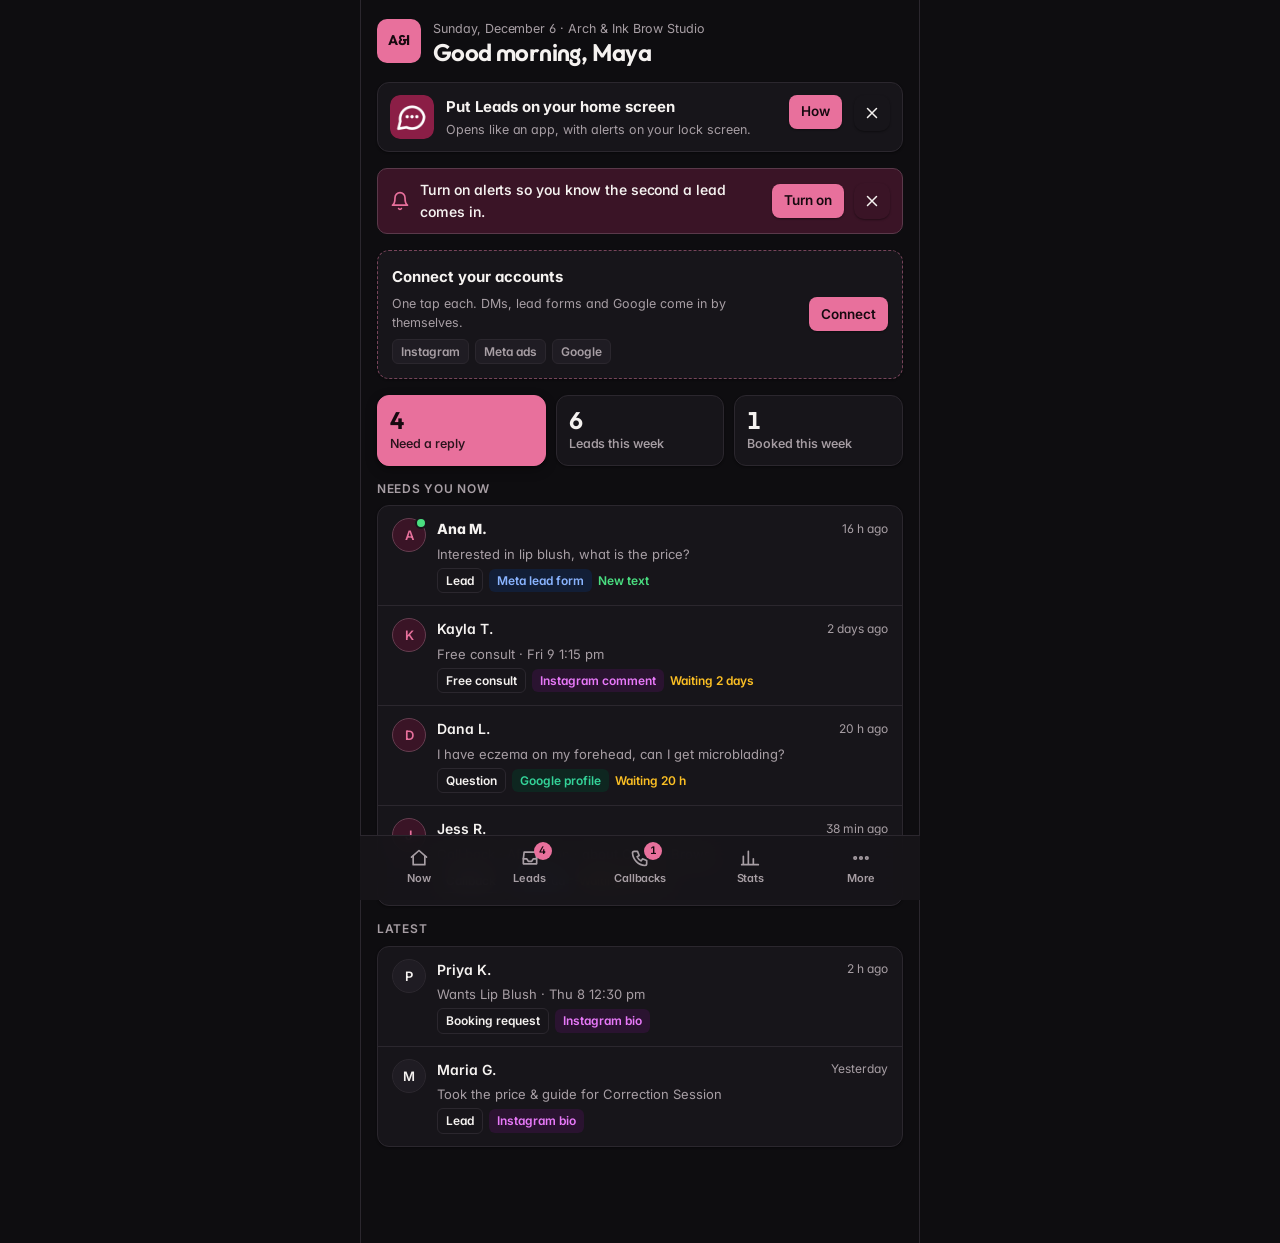
==== commit 4cd86a80: "App and dashboard in the tour page's dark look (rose accent, Outfit + Inter) Co-Authored-By: Claude " ====
--- a/app/index.html
+++ b/app/index.html
@@ -18,6 +18,6 @@
   </head>
   <body>
     <div id="root"></div>
-    <link rel="stylesheet" href="/main.css?v=1791349127" /><script type="module" src="/main.js?v=1791349127"></script>
+    <link rel="stylesheet" href="/main.css?v=1791402075" /><script type="module" src="/main.js?v=1791402075"></script>
   </body>
 </html>
--- a/main.css
+++ b/main.css
@@ -1 +1 @@
-:root{--bg:#f7f6f4;--surface:#fff;--sunk:#f3f1ee;--ink:#1c1917;--muted:#6b635e;--line:#e6e1dc;--accent:#8b1e46;--accent-ink:#fff;--accent-soft:#f7edf1;--gold:#a16207;--good:#15803d;--good-soft:#eaf5ee;--warn:#b45309;--warn-soft:#fdf3e5;--bad:#b91c1c;--bad-soft:#fceded;--ig:#a21caf;--ig-soft:#f9eefb;--meta:#1d4ed8;--meta-soft:#eef3fe;--g:#047857;--g-soft:#eaf6f0;--site:#57534e;--site-soft:#f2f0ed;--t1:#ede9e5;--t2:#e2dcd6;--t3:#f3f0ec;--t4:#d6cfc8;--out-bg:#8b1e46;--out-ink:#fff;--nav-bg:#1c1917;--nav-ink:#e7e5e4;--nav-muted:#a8a29e;--nav-hover:#292524;--nav-line:#2e2a27;--display:"Geist","Inter",system-ui,-apple-system,"Segoe UI",sans-serif;--body:"Geist","Inter",system-ui,-apple-system,"Segoe UI",sans-serif;--mono:"Geist Mono",ui-monospace,"SFMono-Regular",Menlo,monospace;--shadow-sm:0 1px 2px #1010180f;--shadow:0 1px 2px #1010180d,0 4px 12px #1010180f;--shadow-lg:0 12px 40px #10101829;--buncss-light:initial;--buncss-dark: ;color-scheme:light}@media (prefers-color-scheme:dark){:root:not([data-theme=light]){--bg:#0e0c0b;--surface:#171412;--sunk:#1f1b19;--ink:#efebe8;--muted:#a8a09a;--line:#2d2826;--accent:#e07fa2;--accent-ink:#1f0a12;--accent-soft:#2c1620;--gold:#facc15;--good:#4ade80;--good-soft:#10261a;--warn:#fbbf24;--warn-soft:#2a1e0c;--bad:#f87171;--bad-soft:#2b1414;--ig:#e879f9;--ig-soft:#2a1330;--meta:#8ab4ff;--meta-soft:#121e36;--g:#34d399;--g-soft:#0e2620;--site:#d4d4d8;--site-soft:#1f1f25;--t1:#211d1b;--t2:#2a2522;--t3:#1b1816;--t4:#332d2a;--out-bg:#6b1a38;--out-ink:#fbeaf2;--nav-bg:#0a0908;--nav-ink:#e7e5e4;--nav-muted:#a8a29e;--nav-hover:#1c1917;--nav-line:#26221f;--shadow-sm:0 1px 2px #0006;--shadow:0 1px 2px #0006,0 4px 12px #0000004d;--shadow-lg:0 12px 40px #00000080;--buncss-light: ;--buncss-dark:initial;color-scheme:dark}}:root[data-theme=dark]{--bg:#0e0c0b;--surface:#171412;--sunk:#1f1b19;--ink:#efebe8;--muted:#a8a09a;--line:#2d2826;--accent:#e07fa2;--accent-ink:#1f0a12;--accent-soft:#2c1620;--gold:#facc15;--good:#4ade80;--good-soft:#10261a;--warn:#fbbf24;--warn-soft:#2a1e0c;--bad:#f87171;--bad-soft:#2b1414;--ig:#e879f9;--ig-soft:#2a1330;--meta:#8ab4ff;--meta-soft:#121e36;--g:#34d399;--g-soft:#0e2620;--site:#d4d4d8;--site-soft:#1f1f25;--t1:#211d1b;--t2:#2a2522;--t3:#1b1816;--t4:#332d2a;--out-bg:#6b1a38;--out-ink:#fbeaf2;--nav-bg:#0a0908;--nav-ink:#e7e5e4;--nav-muted:#a8a29e;--nav-hover:#1c1917;--nav-line:#26221f;--shadow-sm:0 1px 2px #0006;--shadow:0 1px 2px #0006,0 4px 12px #0000004d;--shadow-lg:0 12px 40px #00000080;--buncss-light: ;--buncss-dark:initial;color-scheme:dark}*{box-sizing:border-box}html,body{margin:0}body{background:var(--bg);color:var(--ink);font-family:var(--body);-webkit-font-smoothing:antialiased;font-size:16px;line-height:1.55}h1,h2,h3{text-wrap:balance;margin:0;line-height:1.1}p{margin:0}button,input,select,textarea{font:inherit;color:inherit}a{color:var(--accent)}img{max-width:100%}:-webkit-any(button,a,input,select,textarea):focus-visible{outline:3px solid var(--accent);outline-offset:2px}:-moz-any(button,a,input,select,textarea):focus-visible{outline:3px solid var(--accent);outline-offset:2px}:is(button,a,input,select,textarea):focus-visible{outline:3px solid var(--accent);outline-offset:2px}[hidden]{display:none!important}.display{font-family:var(--display);font-weight:600}.eyebrow{letter-spacing:.1em;text-transform:uppercase;color:var(--accent);font-size:12px;font-weight:700}.muted{color:var(--muted)}.fine{color:var(--muted);font-size:12px}.stack{display:flex;flex-direction:column;gap:8px}.row{display:flex;flex-wrap:wrap;align-items: center;gap:8px}.sr-only{position:absolute;overflow:hidden;clip:rect(0 0 0 0);white-space:nowrap;width:1px;height:1px}.btn{background:var(--accent);color:var(--accent-ink);cursor:pointer;display:inline-flex;text-decoration:none;text-align:center;border:none;border-radius:999px;justify-content:center;align-items: center;gap:8px;min-height:52px;padding:0 22px;font-size:16px;font-weight:700}.btn.alt{background:var(--surface);color:var(--ink);border:1.5px solid var(--line)}.btn.sm{min-height:40px;padding:0 14px;font-size:14px}.btn.block{width:100%}.btn.danger{background:var(--bad);color:#fff}.btn:disabled{opacity:.55;cursor:not-allowed}.lnk{color:var(--accent);cursor:pointer;text-decoration:none;display:inline-flex;background:0 0;border:none;align-items: center;min-height:44px;padding:8px 0;font-size:15px;font-weight:700}.iconbtn{border:1.5px solid var(--line);background:var(--surface);display:inline-flex;cursor:pointer;border-radius:50%;flex-shrink:0;justify-content:center;align-items: center;width:44px;height:44px}.mark{background:var(--accent);color:var(--accent-ink);display:inline-flex;font-family:var(--display);border-radius:50%;flex-shrink:0;justify-content:center;align-items: center;width:36px;height:36px;font-size:14px;font-weight:600}label.field{display:flex;flex-direction:column;gap:6px;font-size:14px;font-weight:600}.input,input.input,textarea.input,select.input{border:1.5px solid var(--line);background:var(--surface);border-radius:8px;min-height:48px;padding:0 14px;font-size:16px}textarea.input{resize:vertical;min-height:84px;padding:12px 14px}.input:focus{outline:2px solid var(--accent);outline-offset:1px;border-color:var(--accent)}.err{color:var(--bad);font-size:13px;font-weight:600}.chips{display:flex;flex-wrap:wrap;gap:8px}.chip{border:1.5px solid var(--line);background:var(--surface);cursor:pointer;border-radius:999px;min-height:44px;padding:8px 16px;font-size:15px;font-weight:600}.chip.on{border:2px solid var(--accent);background:var(--accent-soft)}.card{background:var(--surface);border:1px solid var(--line);border-radius:10px;padding:16px 18px}.okmark{background:var(--good);color:var(--surface);display:flex;border-radius:50%;justify-content:center;align-items: center;width:64px;height:64px}.line{display:flex;font-variant-numeric:tabular-nums;justify-content:space-between;gap:10px}.tl-row{display:flex;gap:14px;font-size:15px}.tl-row b{color:var(--accent);flex-shrink:0;width:110px;font-size:14px}.home{display:flex;align-items: center;min-height:100vh;padding-block-start:40px;padding-block-end:40px;padding-inline-start:20px;padding-inline-end:20px}.home-in{display:flex;flex-direction:column;gap:20px;max-width:820px;margin:0 auto}.home h1{font-size:clamp(36px,6vw,56px)}.lede{max-width:60ch;font-size:18px}.home-cards{display:grid;grid-template-columns:repeat(3,minmax(0,1fr));gap:14px}@media (max-width:900px){.home-cards{grid-template-columns:repeat(2,minmax(0,1fr))}}@media (max-width:640px){.home-cards{grid-template-columns:minmax(0,1fr)}}.home-card{display:flex;background:var(--surface);border:1.5px solid var(--line);color:var(--ink);text-decoration:none;border-radius:12px;flex-direction:column;gap:8px;padding:22px}.home-card:hover{border-color:var(--accent)}.home-card b{font-size:20px;font-family:var(--display)}.home-card span{color:var(--muted);font-size:15px}.fbar{position:sticky;z-index:5;background:var(--bg);border-bottom:1px solid var(--line);top:0}.fbar .in{display:flex;align-items: center;gap:12px;max-width:1080px;margin:0 auto;padding:10px 20px}.fbar .logo{display:flex;cursor:pointer;background:0 0;border:none;align-items: center;gap:10px;padding:0;font-size:15px;font-weight:700}.fbar .sp{flex:1}.sec{display:flex;flex-direction:column;gap:24px;max-width:1080px;margin:0 auto;padding-block-start:56px;padding-block-end:56px;padding-inline-start:20px;padding-inline-end:20px}.sec h2{font-size:clamp(28px,4vw,40px);font-family:var(--display);font-weight:600}.hero{display:grid;grid-template-columns:minmax(0,1.1fr)minmax(0,.9fr);align-items: center;gap:40px;padding-top:40px}@media (max-width:820px){.hero{grid-template-columns:minmax(0,1fr)}}.hero h1{font-size:clamp(40px,7vw,68px);font-family:var(--display);font-weight:600}.hero h1 em{color:var(--accent);font-style:italic;font-weight:500}.trust{display:flex;color:var(--muted);flex-wrap:wrap;gap:8px 18px;font-size:14px}.trust b{color:var(--ink)}.stars{color:var(--gold);letter-spacing:1px}.photo{background:var(--t2);display:flex;border-radius:14px;align-items: flex-end;max-width:100%;padding:16px}.photo .cap{background:var(--surface);display:flex;border-radius:8px;flex-direction:column;padding:8px 12px;font-size:13px}.goals{display:grid;grid-template-columns:repeat(4,minmax(0,1fr));gap:12px}@media (max-width:820px){.goals{grid-template-columns:repeat(2,minmax(0,1fr))}}.goal{border:1.5px solid var(--line);background:var(--surface);text-align:left;cursor:pointer;display:flex;border-radius:12px;flex-direction:column;justify-content:space-between;gap:10px;min-height:120px;padding:18px}.goal:hover{border-color:var(--accent)}.goal b{font-family:var(--display);font-size:24px;font-weight:600}.goal span{color:var(--muted);font-size:14px}.gal{display:grid;grid-template-columns:repeat(3,minmax(0,1fr));gap:10px}@media (max-width:620px){.gal{grid-template-columns:repeat(2,minmax(0,1fr))}}.gal div{aspect-ratio:1;display:flex;border-radius:10px;flex-direction:column;justify-content:flex-end;padding:12px;font-size:13px;font-weight:700}.gal small{color:var(--muted);font-weight:500}.steps3{display:grid;grid-template-columns:repeat(3,minmax(0,1fr));gap:16px}@media (max-width:820px){.steps3{grid-template-columns:minmax(0,1fr)}}.stp{background:var(--surface);border:1px solid var(--line);display:flex;border-radius:12px;flex-direction:column;gap:8px;padding:22px}.stp .n{background:var(--accent-soft);color:var(--accent);display:flex;border-radius:50%;justify-content:center;align-items: center;width:34px;height:34px;font-weight:700}.prices{background:var(--surface);border:1px solid var(--line);border-radius:12px;padding:4px 20px}.pr{display:flex;border-bottom:1px solid var(--line);justify-content:space-between;align-items:baseline;gap:16px;padding:16px 0}.pr:last-child{border:none}.pr .p{font-variant-numeric:tabular-nums;white-space:nowrap;font-weight:700}.revs{display:grid;grid-template-columns:repeat(3,minmax(0,1fr));gap:14px}@media (max-width:820px){.revs{grid-template-columns:minmax(0,1fr)}}.faqs{display:flex;flex-direction:column;gap:10px;max-width:760px}.faq{background:var(--surface);border:1px solid var(--line);overflow:hidden;border-radius:10px}.faq>button{display:flex;cursor:pointer;text-align:left;background:0 0;border:none;align-items: center;gap:12px;width:100%;min-height:56px;padding:14px 18px;font-weight:700}.faq>button span{flex:1}.faq .a{color:var(--muted);padding:0 18px 16px;font-size:15px}.artist{display:grid;grid-template-columns:minmax(0,.8fr)minmax(0,1.2fr);align-items: center;gap:32px}@media (max-width:820px){.artist{grid-template-columns:minmax(0,1fr)}}.band{background:var(--ink);color:var(--bg)}.band h2{color:var(--bg)}.band .btn{background:var(--bg);color:var(--ink)}.band .btn.alt{color:var(--bg);border-color:var(--bg);background:0 0}.ffoot .sec{color:var(--muted);flex-flow:wrap;gap:24px 48px;padding-block-start:32px;padding-block-end:110px;font-size:14px}.ffoot b{color:var(--ink);display:block}.sticky-cta{position:fixed;z-index:6;padding:10px 16px calc(10px + env(safe-area-inset-bottom,0px));background:var(--bg);border-top:1px solid var(--line);display:flex;bottom:0;left:0;right:0}.sticky-cta .btn{flex:1;min-height:50px}@media (min-width:821px){.sticky-cta{display:none}}.flow{display:flex;flex-direction:column;gap:16px;max-width:560px;margin:0 auto;padding-block-start:20px;padding-block-end:120px;padding-inline-start:20px;padding-inline-end:20px}.fhead{display:flex;align-items: center;gap:12px}.prog{display:flex;flex:1;gap:6px}.prog i{background:var(--line);border-radius:3px;flex:1;height:6px}.prog i.on{background:var(--accent)}.q{font-size:clamp(28px,5vw,36px);font-family:var(--display);font-weight:600}.opt{display:flex;border:1.5px solid var(--line);background:var(--surface);cursor:pointer;text-align:left;border-radius:12px;align-items: center;gap:14px;width:100%;min-height:68px;padding:14px 18px}.opt:hover{border-color:var(--accent)}.opt .t{display:block;font-size:17px;font-weight:700}.opt .d{color:var(--muted);font-size:14px}.opt.on{border:2px solid var(--accent);background:var(--accent-soft)}.box{border:1.5px solid var(--muted);display:flex;border-radius:7px;flex-shrink:0;justify-content:center;align-items: center;width:24px;height:24px}.opt.on .box{background:var(--accent);border-color:var(--accent);color:var(--accent-ink)}.facts{display:grid;grid-template-columns:repeat(3,minmax(0,1fr));gap:8px}.facts .card{padding:12px 14px}.facts b{display:block;font-variant-numeric:tabular-nums;font-size:19px}.facts span{color:var(--muted);font-size:12px}.ba{display:flex;gap:8px}.ba div{aspect-ratio:1;display:flex;border-radius:10px;flex:1;align-items: flex-end;padding:12px;font-size:13px;font-weight:700}.days{display:flex;overflow-x:auto;gap:8px;padding-bottom:4px}.day{border:1.5px solid var(--line);background:var(--surface);cursor:pointer;border-radius:10px;flex-shrink:0;min-width:66px;height:66px;font-size:14px;font-weight:600}.day.on{background:var(--accent);border-color:var(--accent);color:var(--accent-ink)}.times{display:grid;grid-template-columns:repeat(2,minmax(0,1fr));gap:8px}.bub{white-space:pre-line;max-width:85%;padding:12px 16px;font-size:15px}.bub.me{background:var(--accent);color:var(--accent-ink);border-radius:14px 14px 4px;align-self: flex-end}.bub.her{background:var(--surface);border:1px solid var(--line);border-radius:14px 14px 14px 4px}.fab{position:fixed;right:16px;bottom:calc(84px + env(safe-area-inset-bottom,0px));z-index:7;display:flex;border:1.5px solid var(--line);background:var(--surface);cursor:pointer;border-radius:999px;align-items: center;gap:10px;min-height:52px;padding:6px 18px 6px 6px;font-size:15px;font-weight:700;box-shadow:0 6px 24px #22171a29}.fab .mark{width:40px;height:40px}.fab .live{background:var(--good);border-radius:50%;width:9px;height:9px;margin-left:-2px}.fab.low{bottom:calc(16px + env(safe-area-inset-bottom,0px))}@media (min-width:821px){.fab,.fab.low{bottom:24px}}.chat{position:fixed;z-index:9;background:var(--bg);border:1px solid var(--line);display:flex;overflow:hidden;border-radius:14px;flex-direction:column;width:min(420px,100vw - 32px);height:min(680px,100vh - 32px);bottom:16px;right:16px;box-shadow:0 18px 48px #22171a3d}@media (max-width:620px){.chat{border:none;border-radius:0;width:auto;height:auto;inset:0}}.chead{display:flex;border-bottom:1px solid var(--line);background:var(--surface);align-items: center;gap:12px;padding:14px 16px}.chead .who{display:flex;flex-direction:column;flex:1;line-height:1.3}.chead .who span{color:var(--muted);font-size:12px}.cbody{overflow-y:auto;display:flex;flex-direction:column;flex:1;gap:10px;padding:16px}.bot{display:flex;align-items: flex-end;gap:8px}.bot .mark{width:28px;height:28px;font-size:11px}.qrs{display:flex;flex-wrap:wrap;gap:6px;padding-left:36px}.qr{border:1.5px solid var(--accent);background:var(--surface);color:var(--accent);cursor:pointer;border-radius:999px;min-height:40px;padding:6px 14px;font-size:14px;font-weight:700}.cfoot{display:flex;border-top:1px solid var(--line);background:var(--surface);gap:8px;padding:10px 12px}.cfoot .input{border-radius:999px;flex:1;min-width:0;min-height:46px}.send{background:var(--accent);color:var(--accent-ink);cursor:pointer;display:flex;border:none;border-radius:50%;flex-shrink:0;justify-content:center;align-items: center;width:46px;height:46px}.disclose{color:var(--muted);text-align:center;background:var(--surface);padding:0 12px 8px;font-size:11px}.person{display:flex;background:var(--surface);border:1px solid var(--line);border-radius:10px;flex-direction:column;gap:8px;padding:14px 16px}.person .who2{display:flex;align-items: center;gap:12px}.num{font-variant-numeric:tabular-nums;user-select:all;font-weight:700}.shell{display:grid;grid-template-columns:232px minmax(0,1fr);min-height:100vh}.side{background:var(--surface);border-right:1px solid var(--line);display:flex;position:sticky;flex-direction:column;gap:4px;height:100vh;padding:18px 12px;top:0}.brand{display:flex;align-items: center;gap:10px;padding:4px 8px 18px}.brand b{display:block;font-size:14px}.brand span{color:var(--muted);font-size:12px}.nav{display:flex;text-decoration:none;color:var(--muted);position:relative;border-radius:8px;align-items: center;gap:10px;min-height:44px;padding:0 12px;font-weight:600}.nav:hover{background:var(--sunk);color:var(--ink)}.nav.on{background:var(--accent-soft);color:var(--accent)}.nav .cnt{background:var(--accent);color:var(--accent-ink);display:flex;border-radius:999px;justify-content:center;align-items: center;min-width:22px;height:22px;margin-left:auto;padding:0 7px;font-size:12px}.side .foot{background:var(--sunk);color:var(--muted);display:flex;border-radius:8px;flex-direction:column;gap:8px;margin-top:auto;padding:12px;font-size:12px}.dmain{display:flex;flex-direction:column;gap:20px;min-width:0;padding-block-start:24px;padding-block-end:40px;padding-inline-start:24px;padding-inline-end:24px;font-size:15px}.dmain h1{font-family:var(--display);font-size:28px;font-weight:600}.phead{display:flex;flex-wrap:wrap;justify-content:space-between;align-items: flex-end;gap:16px}.badge{background:var(--warn-soft);color:var(--warn);border-radius:999px;padding:4px 10px;font-size:12px;font-weight:700}@media (max-width:860px){.shell{grid-template-columns:minmax(0,1fr)}.side{position:fixed;padding:6px 6px calc(6px + env(safe-area-inset-bottom,0px));border-right:none;border-top:1px solid var(--line);z-index:20;flex-direction:row;justify-content:space-around;height:auto;inset:auto 0 0}.brand,.side .foot{display:none}.nav{flex-direction:column;flex:1;justify-content:center;gap:2px;min-height:52px;padding:4px 6px;font-size:11px}.nav .cnt{position:absolute;min-width:18px;height:18px;margin:0 -26px 0 0;padding:0 5px;font-size:10px;top:2px;right:50%}.dmain{padding-block-start:18px;padding-block-end:96px;padding-inline-start:16px;padding-inline-end:16px}}.tiles{display:grid;grid-template-columns:repeat(4,minmax(0,1fr));gap:12px}@media (max-width:860px){.tiles{grid-template-columns:repeat(2,minmax(0,1fr))}}.tile{background:var(--surface);border:1px solid var(--line);display:flex;border-radius:10px;flex-direction:column;gap:2px;padding:14px 16px}.tile b{font-variant-numeric:tabular-nums;font-size:26px;line-height:1.1}.tile span{color:var(--muted);font-size:13px}.tile.alert{border-color:var(--warn);background:var(--warn-soft)}.tile.alert span{color:var(--warn)}.pill{display:inline-flex;white-space:nowrap;border-radius:999px;align-items: center;padding:2px 9px;font-size:12px;font-weight:700}.pill.ig{background:var(--ig-soft);color:var(--ig)}.pill.meta{background:var(--meta-soft);color:var(--meta)}.pill.g{background:var(--g-soft);color:var(--g)}.pill.site{background:var(--site-soft);color:var(--site)}.pill.kind{background:var(--sunk);border:1px solid var(--line)}.pill.st-new{background:var(--accent-soft);color:var(--accent)}.pill.st-contacted{background:var(--sunk);color:var(--muted);border:1px solid var(--line)}.pill.st-booked{background:var(--good-soft);color:var(--good)}.pill.st-lost{background:var(--bad-soft);color:var(--bad)}.wait{color:var(--warn);font-size:12px;font-weight:700}.filters{display:flex;flex-wrap:wrap;gap:8px}.fchip{border:1.5px solid var(--line);background:var(--surface);cursor:pointer;border-radius:999px;min-height:36px;padding:0 14px;font-size:13px;font-weight:600}.fchip.on{background:var(--ink);border-color:var(--ink);color:var(--bg)}.inbox{display:grid;grid-template-columns:minmax(0,380px)minmax(0,1fr);align-items: start;gap:16px}@media (max-width:1060px){.inbox{grid-template-columns:minmax(0,1fr)}.inbox.open .list,.inbox:not(.open) .detail{display:none}}.list{background:var(--surface);border:1px solid var(--line);overflow:hidden;border-radius:12px}.item{display:flex;border:none;border-bottom:1px solid var(--line);cursor:pointer;text-align:left;text-decoration:none;color:var(--ink);background:0 0;gap:12px;width:100%;padding:14px 16px}.item:last-child{border-bottom:none}.item:hover{background:var(--sunk)}.item.on{background:var(--accent-soft)}.av{background:var(--sunk);border:1px solid var(--line);display:flex;border-radius:50%;flex-shrink:0;justify-content:center;align-items: center;width:40px;height:40px;font-weight:700}.item.isnew .av{background:var(--accent);color:var(--accent-ink);border-color:var(--accent)}.item .mid{display:flex;flex-direction:column;flex:1;gap:4px;min-width:0}.item .l1{display:flex;align-items: center;gap:8px}.item .l1 b{overflow:hidden;text-overflow:ellipsis;white-space:nowrap;flex:1;min-width:0}.item .l1 time{color:var(--muted);flex-shrink:0;font-size:12px}.item .snip{color:var(--muted);overflow:hidden;text-overflow:ellipsis;white-space:nowrap;font-size:13px}.detail{background:var(--surface);border:1px solid var(--line);display:flex;border-radius:12px;flex-direction:column;gap:18px;min-width:0;padding:20px}.dh{display:flex;flex-wrap:wrap;align-items: flex-start;gap:14px}.dh .who{display:flex;flex-direction:column;flex:1;gap:6px;min-width:180px}.dh h2{font-size:24px;font-family:var(--display);font-weight:600}.phone{font-variant-numeric:tabular-nums;user-select:all;font-weight:700}.grid2{display:grid;grid-template-columns:repeat(2,minmax(0,1fr));gap:12px}@media (max-width:620px){.grid2{grid-template-columns:minmax(0,1fr)}}.panel{background:var(--sunk);border:1px solid var(--line);display:flex;border-radius:10px;flex-direction:column;gap:10px;min-width:0;padding:14px 16px}.panel h3{letter-spacing:.08em;text-transform:uppercase;color:var(--muted);font-size:12px}.kv{display:grid;grid-template-columns:110px minmax(0,1fr);gap:4px 10px;margin:0;font-size:14px}.kv dt{color:var(--muted)}.kv dd{margin:0;font-weight:600}.tl{display:flex;border-left:2px solid var(--line);flex-direction:column;margin-left:6px}.ev{position:relative;padding:0 0 14px 18px;font-size:14px}.ev:before{content:"";position:absolute;background:var(--surface);border:2px solid var(--muted);border-radius:50%;width:12px;height:12px;top:5px;left:-7px}.ev.ev-source:before{border-color:var(--accent)}.ev.ev-auto:before,.ev.ev-status:before{border-color:var(--good)}.ev time{display:block;color:var(--muted);font-size:12px}.chatlog{display:flex;background:var(--surface);border:1px solid var(--line);border-radius:8px;flex-direction:column;gap:6px;margin-top:6px;padding:10px}.msg{border-radius:10px;max-width:88%;padding:7px 11px;font-size:13px}.msg.visitor{background:var(--sunk);border:1px solid var(--line);align-self: flex-start}.msg.bot{background:var(--accent-soft);align-self: flex-end}.dcard{background:var(--surface);border:1px solid var(--line);display:flex;border-radius:12px;flex-direction:column;gap:12px;min-width:0;padding:18px}.dcard h2{font-size:18px}.tw{overflow-x:auto}table{border-collapse:collapse;width:100%;min-width:600px;font-size:14px}th{text-align:left;letter-spacing:.06em;text-transform:uppercase;color:var(--muted);border-bottom:1px solid var(--line);padding:10px 12px;font-size:12px;font-weight:700}td{border-bottom:1px solid var(--line);vertical-align:middle;padding:12px}tr:last-child td{border-bottom:none}td.n,th.n{text-align:right;font-variant-numeric:tabular-nums}.frow{display:grid;grid-template-columns:180px minmax(0,1fr)64px;align-items: center;gap:12px;font-size:14px}@media (max-width:620px){.frow{grid-template-columns:110px minmax(0,1fr)52px}}.bar{background:var(--sunk);overflow:hidden;border-radius:8px;height:26px}.bar i{display:block;background:var(--accent);border-radius:8px;height:100%}.frow b{text-align:right;font-variant-numeric:tabular-nums}.conns{display:grid;grid-template-columns:repeat(2,minmax(0,1fr));gap:16px}@media (max-width:980px){.conns{grid-template-columns:minmax(0,1fr)}}.conn-top{display:flex;align-items: center;gap:12px}.conn-top>div{flex:1;min-width:0}.logo2{display:flex;border-radius:8px;flex-shrink:0;justify-content:center;align-items: center;width:44px;height:44px;font-weight:800}.logo2.ig{background:var(--ig-soft);color:var(--ig)}.logo2.meta{background:var(--meta-soft);color:var(--meta)}.logo2.g{background:var(--g-soft);color:var(--g)}.logo2.sms{background:var(--warn-soft);color:var(--warn)}.logo2.link{background:var(--site-soft);color:var(--site)}.status{border-radius:999px;padding:4px 10px;font-size:12px;font-weight:700}.status.on{background:var(--good-soft);color:var(--good)}.status.off{background:var(--sunk);color:var(--muted);border:1px solid var(--line)}.status.next{background:var(--warn-soft);color:var(--warn)}.copy{display:flex;align-items: center;gap:8px}.copy code{overflow-x:auto;white-space:nowrap;background:var(--sunk);border:1px solid var(--line);border-radius:10px;flex:1;min-width:0;padding:8px 10px;font-size:12.5px}.empty{text-align:center;color:var(--muted);padding:40px 20px}.toast{position:fixed;left:50%;bottom:calc(24px + env(safe-area-inset-bottom,0px));z-index:50;background:var(--ink);color:var(--bg);border-radius:10px;max-width:calc(100vw - 32px);padding:12px 18px;font-size:14px;font-weight:600;transform:translate(-50%)}@media (max-width:860px){.toast{bottom:calc(84px + env(safe-area-inset-bottom,0px))}}.login{display:flex;justify-content:center;align-items: center;min-height:100vh;padding:20px}.login form{display:flex;background:var(--surface);border:1px solid var(--line);border-radius:12px;flex-direction:column;gap:14px;width:min(400px,100%);padding:28px}.edit-row{display:grid;grid-template-columns:minmax(0,2fr)minmax(0,1fr)minmax(0,1fr)minmax(0,1fr)44px;align-items: center;gap:8px}@media (max-width:760px){.edit-row{grid-template-columns:minmax(0,1fr)minmax(0,1fr)}}.edit-row .input{min-height:42px;font-size:14px}@media (prefers-reduced-motion:no-preference){.fade{animation:fade .22s ease-out}@keyframes fade{0%{opacity:.4;transform:translateY(6px)}}}.only-narrow{display:none}@media (max-width:1060px){.only-narrow{display:inline-flex}}@media (max-width:820px){.fbar .btn{display:none}}@media (max-width:860px){.nav{flex:1 1 0;min-width:0;font-size:10.5px}.nav>span:not(.cnt){overflow:hidden;text-overflow:ellipsis;white-space:nowrap;max-width:100%}}.pswitch{position:fixed;left:50%;top:calc(8px + env(safe-area-inset-top,0px));z-index:30;display:flex;background:var(--ink);color:var(--bg);border-radius:999px;flex-wrap:wrap;justify-content:center;align-items: center;gap:4px;max-width:calc(100vw - 16px);padding:4px;font-size:13px;transform:translate(-50%);box-shadow:0 6px 20px #0003}.pswitch button{color:var(--bg);cursor:pointer;background:0 0;border:none;border-radius:999px;min-height:34px;padding:0 12px;font-size:13px;font-weight:700}.pswitch button.on{background:var(--bg);color:var(--ink)}.pswitch-label{letter-spacing:.08em;text-transform:uppercase;opacity:.75;padding:0 8px;font-size:11px;font-weight:700}.pswitch-src{display:flex;align-items: center;gap:6px;padding:0 6px 0 10px;font-size:12px;font-weight:600}.pswitch-src select{background:var(--bg);color:var(--ink);border:none;border-radius:999px;min-height:30px;padding:0 8px;font-size:12px}body.sf-preview .fbar,body.sf-preview .dmain,body.sf-preview .home{padding-top:52px}body.sf-preview .side{padding-top:64px}@media (max-width:860px){body.sf-preview .side{padding-top:6px}}.pswitch .sm{display:none}@media (max-width:620px){.pswitch{flex-wrap:nowrap;gap:2px;font-size:12px}.pswitch .lg,.pswitch-label{display:none}.pswitch .sm{display:inline}.pswitch button{padding:0 10px;font-size:12px}.pswitch-src{padding:0 2px 0 4px}.pswitch-src select{max-width:120px}}@media (max-width:480px){.nav-bookings,.nav-report{display:none}}.item .av{position:relative}.item .av .dot{position:absolute;background:var(--good);border:2px solid var(--surface);border-radius:50%;width:12px;height:12px;top:-2px;right:-2px}.item.unread .l1 b{font-weight:800}.unread-tag{color:var(--good)}.thread{display:flex;flex-direction:column;gap:10px}.thread h3{display:flex;flex-wrap:wrap;align-items:baseline;gap:8px}.fu{display:flex;background:var(--sunk);border:1px solid var(--line);color:var(--muted);border-radius:8px;justify-content:space-between;align-items: center;gap:10px;padding:8px 12px;font-size:13px}.fu.active{background:var(--accent-soft);color:var(--ink);border-color:#0000}.fu .lnk{min-height:0;padding:0;font-size:13px}.bubbles{display:flex;overflow-y:auto;flex-direction:column;gap:8px;max-height:420px;padding:4px 2px}.thread.compact .bubbles{max-height:none}.bubbles .bub,.tpl .bub{border-radius:12px;max-width:82%;padding:10px 14px;font-size:14.5px}.bub.in{background:var(--sunk);border:1px solid var(--line);border-bottom-left-radius:6px;align-self: flex-start}.bub.out{background:var(--accent);color:var(--accent-ink);border-bottom-right-radius:6px;align-self: flex-end}.bub.out.failed,.bub.out.blocked{background:var(--bad-soft);color:var(--bad)}.bub .bt{white-space:pre-wrap;overflow-wrap:anywhere}.bub .bm{opacity:.8;margin-top:4px;font-size:11px}.bub.preview{align-self:stretch;max-width:none}.composer{display:flex;flex-direction:column;gap:8px}.composer .quick{display:flex;overflow-x:auto;gap:6px;padding-bottom:2px}.composer .quick .fchip{flex-shrink:0;min-height:32px;font-size:12.5px}.composer .crow{display:flex;align-items: flex-end;gap:8px}.composer textarea{resize:vertical;flex:1;min-width:0;min-height:48px;max-height:160px;font-size:15px}.btn.send{border-radius:50%;flex-shrink:0;width:48px;height:48px;min-height:48px;padding:0}.setup-note{display:flex;border:1.5px dashed var(--line);color:var(--muted);border-radius:8px;flex-wrap:wrap;justify-content:space-between;align-items: center;gap:12px;padding:12px 14px;font-size:14px}.live-alert{position:fixed;top:calc(12px + env(safe-area-inset-top,0px));z-index:60;display:flex;background:var(--surface);border:1px solid var(--line);border-radius:12px;align-items: center;gap:6px;width:min(440px,100vw - 24px);padding:6px 6px 6px 4px;left:50%;transform:translate(-50%);box-shadow:0 12px 32px #0000002e}.live-alert .la-main{display:flex;text-align:left;cursor:pointer;color:var(--ink);background:0 0;border:none;flex:1;align-items: center;gap:12px;min-width:0;padding:8px 10px}.live-alert .la-main>svg{color:var(--accent);flex-shrink:0}.live-alert .la-main span{display:flex;flex-direction:column;min-width:0}.live-alert .la-main span span{color:var(--muted);overflow:hidden;text-overflow:ellipsis;white-space:nowrap;display:block;font-size:13px}@media (prefers-reduced-motion:no-preference){.live-alert{animation:drop .28s ease-out}@keyframes drop{0%{opacity:0;transform:translate(-50%,-16px)}}}body.sf-preview .live-alert{top:56px}.nudge{display:flex;background:var(--accent-soft);border-radius:10px;align-items: center;gap:10px;padding:10px 12px;font-size:14px;font-weight:600}.nudge>span{flex:1;min-width:0}.nudge>svg{color:var(--accent);flex-shrink:0}.nudge .iconbtn{background:0 0;border:none;width:36px;height:36px}.switch{display:flex;border-top:1px solid var(--line);cursor:pointer;position:relative;align-items: center;gap:14px;padding:10px 0}.switch .sw-text{display:flex;flex-direction:column;flex:1;gap:2px;min-width:0;font-size:14.5px}.switch input{position:absolute;opacity:0;cursor:pointer;width:48px;height:28px;margin:0;right:0}.sw-track{background:var(--t4);position:relative;border-radius:999px;flex-shrink:0;width:48px;height:28px;transition:background .15s}.sw-track:after{content:"";position:absolute;background:#fff;border-radius:50%;width:22px;height:22px;transition:transform .15s;top:3px;left:3px;box-shadow:0 1px 3px #00000040}.switch input:checked+.sw-track{background:var(--good)}.switch input:checked+.sw-track:after{transform:translate(20px)}.switch input:focus-visible+.sw-track{outline:3px solid var(--accent);outline-offset:2px}.alert-state{display:flex;flex-wrap:wrap;align-items: center;gap:12px}.tpls{display:flex;border:1px solid var(--line);overflow:hidden;border-radius:10px;flex-direction:column}.tpl{border-bottom:1px solid var(--line)}.tpl:last-child{border-bottom:none}.tpl.open{padding-bottom:14px}.tpl>.stack{padding:0 14px}.tpl-head{display:flex;cursor:pointer;text-align:left;background:0 0;border:none;justify-content:space-between;align-items: center;gap:12px;width:100%;padding:12px 14px}.tpl-head>span:first-child{display:flex;flex-direction:column;gap:2px;font-size:14.5px}.fu-step{display:grid;grid-template-columns:130px minmax(0,1fr)44px;align-items: end;gap:8px}@media (max-width:620px){.fu-step{grid-template-columns:minmax(0,1fr)44px}.fu-step textarea{grid-column:1/-1;grid-row:2}}.svc{display:flex;flex-direction:column}.svc-row{display:grid;grid-template-columns:12px minmax(0,1fr)auto;border-top:1px solid var(--line);align-items: center;gap:4px 12px;padding:10px 0;font-size:14px}.svc-row:first-child{border-top:none}.svc-state{font-size:13px;font-weight:700}.svc-fix{grid-column:2/-1}.svc .dot{border-radius:50%;width:10px;height:10px}.dot.ok{background:var(--good)}.dot.off{background:var(--bad)}.dot.demo{background:var(--warn)}.howto{border:1px solid var(--line);border-radius:8px;padding:10px 14px;font-size:14px}.howto summary{cursor:pointer;min-height:28px;font-weight:700}.howto ol{display:flex;flex-direction:column;gap:6px;padding-left:20px}.howto pre{background:var(--sunk);border:1px solid var(--line);overflow-x:auto;border-radius:10px;padding:10px;font-size:12.5px}.oapp{max-width:560px;min-height:100vh;background:var(--bg);position:relative;min-height:100dvh;margin:0 auto}.omain{padding:calc(16px + env(safe-area-inset-top,0px))16px calc(96px + env(safe-area-inset-bottom,0px));display:flex;flex-direction:column;gap:16px;font-size:15px}.omain h1{font-family:var(--display);font-size:26px;font-weight:600}.omain .grid2,.omain .tiles{grid-template-columns:minmax(0,1fr)}.omain .tiles{grid-template-columns:repeat(2,minmax(0,1fr))}.omain .conns{grid-template-columns:minmax(0,1fr)}.omain .edit-row{grid-template-columns:minmax(0,1fr)minmax(0,1fr)}.omain .fu-step{grid-template-columns:minmax(0,1fr)44px}.omain .fu-step textarea{grid-column:1/-1;grid-row:2}.ohead{display:flex;align-items: center;gap:12px}.ohead .mark{width:44px;height:44px}.otiles{display:grid;grid-template-columns:repeat(3,minmax(0,1fr));gap:10px}.otile{display:flex;background:var(--surface);border:1px solid var(--line);text-align:left;font:inherit;color:var(--ink);border-radius:10px;flex-direction:column;gap:2px;padding:14px 12px}button.otile{cursor:pointer}.otile b{font-family:var(--display);font-size:28px;line-height:1}.otile span{color:var(--muted);font-size:12.5px;font-weight:600}.otile.hot{background:var(--accent);border-color:var(--accent);color:var(--accent-ink)}.otile.hot span{color:var(--accent-ink);opacity:.9}.osec{display:flex;flex-direction:column;gap:10px}.osec h2{letter-spacing:.08em;text-transform:uppercase;color:var(--muted);font-size:13px}.caught{background:var(--good-soft);color:var(--good);border-radius:10px;padding:18px;font-size:14px;font-weight:600}.otabs{position:fixed;z-index:20;display:flex;background:var(--surface);border-top:1px solid var(--line);padding:6px 4px calc(6px + env(safe-area-inset-bottom,0px));width:min(560px,100%);bottom:0;left:50%;transform:translate(-50%)}.otab{display:flex;text-decoration:none;color:var(--muted);border-radius:8px;flex-direction:column;flex:1 1 0;justify-content:center;align-items: center;gap:2px;min-width:0;min-height:52px;font-size:11.5px;font-weight:700}.otab.on{color:var(--accent)}.otab .oi{position:relative;display:inline-flex}.otab .cnt{position:absolute;background:var(--accent);color:var(--accent-ink);display:flex;border-radius:999px;justify-content:center;align-items: center;min-width:18px;height:18px;padding:0 5px;font-size:10.5px;top:-6px;left:14px}.oback{align-self: flex-start}.app-detail{display:flex;background:0 0;border:none;flex-direction:column;gap:14px;padding:0}.filters.scroll{overflow-x:auto;flex-wrap:nowrap;padding-bottom:2px}.filters.scroll .fchip{flex-shrink:0}.install{display:flex;background:var(--surface);border:1px solid var(--line);border-radius:10px;align-items: flex-start;gap:12px;padding:12px}.install img{border-radius:10px;flex-shrink:0}.install .iconbtn{background:0 0;border:none;width:36px;height:36px}.ios-steps{display:flex;flex-direction:column;gap:4px;margin:6px 0 0;padding-left:18px;font-size:13.5px}.menu{display:flex;background:var(--surface);border:1px solid var(--line);overflow:hidden;border-radius:10px;flex-direction:column}.mrow{display:flex;border:none;border-bottom:1px solid var(--line);color:var(--ink);text-decoration:none;text-align:left;cursor:pointer;font:inherit;background:0 0;align-items: center;gap:14px;min-height:60px;padding:14px 16px}.mrow:last-child{border-bottom:none}.mrow>svg{color:var(--accent);flex-shrink:0}.mrow>span{display:flex;flex-direction:column;gap:2px;min-width:0}.oapp .toast{bottom:calc(84px + env(safe-area-inset-bottom,0px))}body.sf-preview .omain{padding-top:60px}@media (min-width:561px){.oapp{border-inline:1px solid var(--line)}}.cbanner{display:flex;border-radius:10px;align-items: center;gap:10px;padding:10px 12px 10px 16px;font-size:14px;font-weight:600}.cbanner span{flex:1;min-width:0}.cbanner.ok{background:var(--good-soft);color:var(--good)}.cbanner.bad{background:var(--bad-soft);color:var(--bad)}.cbanner .iconbtn{color:inherit;background:0 0;border:none;width:36px;height:36px}.cprogress{display:flex;align-items: center;gap:12px;font-size:14px}.cprogress .bar{background:var(--sunk);border:1px solid var(--line);overflow:hidden;border-radius:999px;flex:1;max-width:260px;height:8px}.cprogress .bar i{display:block;background:var(--good);border-radius:999px;height:100%;transition:width .3s}.cstack{display:grid;grid-template-columns:repeat(3,minmax(0,1fr));align-items: start;gap:16px}@media (max-width:1180px){.cstack{grid-template-columns:minmax(0,1fr)}}.omain .cstack{grid-template-columns:minmax(0,1fr)}.connector{gap:14px}.connector.is-on{border-color:color-mix(in srgb,var(--good)35%,var(--line))}.pitch{display:flex;flex-direction:column;gap:6px;margin:0;padding-left:18px;font-size:14.5px}.connect-btn{min-height:50px;font-size:16px}.attn{display:flex;background:var(--warn-soft);color:var(--warn);border-radius:8px;flex-wrap:wrap;justify-content:space-between;align-items: center;gap:10px;padding:10px 12px;font-size:13.5px;font-weight:600}.attn span{flex:1;min-width:200px}.kv-live{display:grid;grid-template-columns:auto minmax(0,1fr);background:var(--good-soft);border-radius:8px;gap:4px 14px;padding:10px 12px;font-size:13.5px}.kv-live span{color:var(--muted)}.kv-live b{color:var(--good)}.kwords{display:flex;flex-wrap:wrap;align-items: center;gap:6px}.kw{display:inline-flex;background:var(--ig-soft);color:var(--ig);letter-spacing:.03em;border-radius:999px;align-items: center;gap:4px;min-height:34px;padding:0 4px 0 12px;font-size:13px;font-weight:800}.kw button{color:inherit;cursor:pointer;background:0 0;border:none;border-radius:50%;width:28px;height:28px;font-size:17px;line-height:1}.kw-add{display:flex;gap:6px}.kw-add .input{width:110px;min-height:34px;padding:0 10px;font-size:13px}.try{display:flex;border-top:1px dashed var(--line);flex-wrap:wrap;align-items: center;gap:8px;padding-top:10px}.lrow{display:flex;background:var(--sunk);border:1px solid var(--line);border-radius:10px;flex-wrap:wrap;justify-content:space-between;align-items: center;gap:10px;padding:8px 12px;font-size:14px}.lrow>span:first-child{min-width:0}.grev{display:flex;align-items:baseline;gap:10px}.gstar{font-family:var(--display);color:var(--gold);font-size:26px;font-weight:600}.rquote{border-left:3px solid var(--line);background:var(--sunk);border-radius:0 10px 10px 0;margin:0;padding:10px 12px;font-size:14px}.rquote cite{display:block;color:var(--muted);margin-top:4px;font-size:12px;font-style:normal}.gstats{display:grid;grid-template-columns:repeat(3,minmax(0,1fr));gap:8px}.gstats div{background:var(--sunk);border:1px solid var(--line);display:flex;border-radius:8px;flex-direction:column;padding:10px}.gstats b{font-family:var(--display);font-size:22px}.gstats span{color:var(--muted);font-size:12px;font-weight:600}.sheet-wrap{position:fixed;z-index:70;display:flex;background:#140c0f73;justify-content:center;align-items: center;padding:16px;inset:0}.sheet{background:var(--surface);display:flex;border-radius:14px;flex-direction:column;gap:14px;width:min(420px,100%);padding:22px;box-shadow:0 20px 60px #0000004d}.sheet h2{font-family:var(--display);font-size:24px}@media (max-width:560px){.sheet-wrap{align-items: flex-end;padding:0}.sheet{padding-bottom:calc(22px + env(safe-area-inset-bottom,0px));border-radius:16px 16px 0 0}}.others>summary{cursor:pointer;list-style:none;display:flex;flex-direction:column;gap:2px}.others>summary::-webkit-details-marker{display:none}.others>summary h2:after{content:" ›";color:var(--muted)}.others[open]>summary h2:after{content:" ⌄"}.connect-card{display:flex;border:1.5px dashed color-mix(in srgb,var(--accent)45%,var(--line));background:var(--surface);text-align:left;cursor:pointer;color:var(--ink);font:inherit;border-radius:10px;align-items: center;gap:12px;padding:14px}.bub.in.ch-instagram{border-color:var(--ig-soft)}.connector textarea,.connector .input{font-weight:400}body{font-feature-settings:"ss01","cv11";letter-spacing:-.003em;text-rendering:optimizeLegibility;font-size:15px;line-height:1.55}h1,h2,h3,.display,.q,.hero h1,.sec h2,.dmain h1,.omain h1,.dh h2,.home-card b,.goal b,.sheet h2{font-family:var(--display);letter-spacing:-.025em;font-weight:650}h3{letter-spacing:-.01em}.eyebrow{letter-spacing:.06em;font-size:12px;font-weight:600}.fine{font-size:12.5px}:-webkit-any(button,a,input,select,textarea,summary):focus-visible{outline:2px solid var(--accent);outline-offset:2px}:-moz-any(button,a,input,select,textarea,summary):focus-visible{outline:2px solid var(--accent);outline-offset:2px}:is(button,a,input,select,textarea,summary):focus-visible{outline:2px solid var(--accent);outline-offset:2px}.tile b,.otile b,.gstats b,.facts b,.num,.phone,td.n,.frow b,.cnt,.gstar,.pr .p{font-variant-numeric:tabular-nums}.btn{box-shadow:var(--shadow-sm);border-radius:10px;min-height:44px;padding:0 18px;transition:background .15s,border-color .15s,box-shadow .15s,transform 50ms;font-size:15px;font-weight:600}.btn:hover:not(:disabled){background:color-mix(in srgb,var(--accent)88%,var(--ink))}.btn:active:not(:disabled){transform:translateY(1px)}.btn.alt{border:1px solid var(--line);background:var(--surface);color:var(--ink)}.btn.alt:hover:not(:disabled){background:var(--sunk);border-color:color-mix(in srgb,var(--line)60%,var(--muted))}.btn.sm{border-radius:8px;min-height:36px;padding:0 12px;font-size:13.5px}.lnk{font-size:14px;font-weight:600}.lnk:hover{text-decoration:underline;text-underline-offset:3px}.iconbtn{border:1px solid var(--line);box-shadow:var(--shadow-sm);border-radius:10px}.mark{letter-spacing:-.02em;border-radius:10px;font-weight:700}label.field{color:var(--ink);font-size:13px;font-weight:550}.input,input.input,textarea.input,select.input{border:1px solid var(--line);box-shadow:var(--shadow-sm);border-radius:8px;min-height:44px;transition:border-color .15s,box-shadow .15s;font-size:16px}.input:hover{border-color:color-mix(in srgb,var(--line)50%,var(--muted))}.input:focus{outline:none;border-color:var(--accent);box-shadow:0 0 0 3px color-mix(in srgb,var(--accent)18%,transparent)}.chip{border:1px solid var(--line);box-shadow:var(--shadow-sm);border-radius:8px;min-height:44px;font-size:14.5px;font-weight:550}.chip.on{border:1px solid var(--accent);background:var(--accent-soft);color:var(--accent);box-shadow:0 0 0 1px var(--accent)inset}.fchip{border:1px solid var(--line);border-radius:8px;min-height:32px;padding:0 12px;font-size:13px;font-weight:550}.fchip.on{background:var(--ink);border-color:var(--ink);color:var(--surface)}.card,.stp,.prices,.faq,.person,.home-card,.tile,.dcard,.list,.detail,.otile,.menu,.install,.connect-card{box-shadow:var(--shadow-sm)}.home-card{border:1px solid var(--line);transition:border-color .15s,box-shadow .15s}.home-card:hover{box-shadow:var(--shadow)}.pill,.status,.badge{border-radius:6px;padding:2px 8px;font-size:12px;font-weight:600;line-height:1.6}.pill.kind{background:var(--surface)}.wait{font-weight:600}.fbar{background:color-mix(in srgb,var(--bg)85%,transparent);backdrop-filter:saturate(1.4)blur(10px);-webkit-backdrop-filter:saturate(1.4)blur(10px)}.sec{gap:28px;padding-block-start:64px;padding-block-end:64px}.sec h2{font-size:clamp(26px,3.4vw,36px)}.hero h1{letter-spacing:-.035em;font-size:clamp(36px,5.6vw,60px);line-height:1.04}.hero h1 em{color:var(--accent);font-style:normal;font-weight:650}.photo{border:1px solid var(--line);box-shadow:var(--shadow);border-radius:16px}.photo .cap{border:1px solid var(--line);box-shadow:var(--shadow-sm)}.goal{border:1px solid var(--line);box-shadow:var(--shadow-sm);border-radius:12px;transition:border-color .15s,box-shadow .15s,transform .15s}.goal:hover{box-shadow:var(--shadow);transform:translateY(-1px)}.goal b{font-size:20px}.stp .n{border-radius:8px;font-size:14px}.opt{border:1px solid var(--line);box-shadow:var(--shadow-sm);border-radius:12px;min-height:64px;transition:border-color .15s,box-shadow .15s}.opt:hover{box-shadow:var(--shadow)}.opt .t{font-size:16px;font-weight:600}.opt.on{border:1px solid var(--accent);box-shadow:0 0 0 1px var(--accent)inset,var(--shadow-sm)}.box{border:1px solid color-mix(in srgb,var(--muted)60%,var(--line));border-radius:6px}.q{font-size:clamp(26px,4.4vw,32px);line-height:1.15}.prog i{border-radius:2px;height:4px}.day{border:1px solid var(--line);box-shadow:var(--shadow-sm);border-radius:10px}.fab{border:1px solid var(--line);box-shadow:var(--shadow-lg);font-weight:600}.chat{box-shadow:var(--shadow-lg);border-radius:16px}.qr{border:1px solid color-mix(in srgb,var(--accent)45%,var(--line));border-radius:8px;min-height:36px;font-weight:600}.cfoot .input,.send{border-radius:10px}.band{color:#f4f4f5;background:#16161a}.band h2{color:#f4f4f5}.band .btn{color:#16161a;background:#f4f4f5}.band .btn.alt{color:#f4f4f5;background:0 0;border-color:#3a3a42}.band .muted{color:#a1a1aa}.shell{grid-template-columns:248px minmax(0,1fr)}.side{background:var(--surface);gap:2px;padding:14px 10px}.brand{border-bottom:1px solid var(--line);margin-bottom:6px;padding:6px 8px 14px}.brand .mark{width:32px;height:32px;font-size:12px}.brand b{letter-spacing:-.01em;font-size:13.5px;font-weight:650}.navlabel{letter-spacing:.06em;text-transform:uppercase;color:var(--muted);padding:14px 10px 6px;font-size:11px;font-weight:600}.nav{color:color-mix(in srgb,var(--ink)78%,var(--muted));border-radius:8px;gap:10px;min-height:34px;padding:0 10px;font-size:14px;font-weight:500}.nav svg{color:var(--muted);width:17px;height:17px}.nav:hover{background:var(--sunk);color:var(--ink)}.nav.on{background:var(--sunk);color:var(--ink);box-shadow:inset 0 0 0 1px var(--line);font-weight:600}.nav.on svg{color:var(--accent)}.nav .cnt{background:var(--accent);color:var(--accent-ink);border-radius:6px;min-width:20px;height:20px;padding:0 6px;font-size:11.5px;font-weight:600}.side .foot{border:1px solid var(--line);background:var(--bg);border-radius:10px}.dmain{gap:20px;max-width:1440px;padding-block-start:28px;padding-block-end:48px;padding-inline-start:32px;padding-inline-end:32px;font-size:14.5px}.dmain h1{font-size:24px}.phead p.muted{font-size:14px}@media (max-width:860px){.shell{grid-template-columns:minmax(0,1fr)}.navlabel{display:none}.nav{box-shadow:none;min-height:52px;font-size:10.5px;font-weight:600}.nav.on{color:var(--accent);box-shadow:none;background:0 0}.nav .cnt{border-radius:999px}.side{background:color-mix(in srgb,var(--surface)92%,transparent);backdrop-filter:blur(12px);-webkit-backdrop-filter:blur(12px)}.dmain{padding-block-start:18px;padding-block-end:96px;padding-inline-start:16px;padding-inline-end:16px}}.tiles{gap:12px}.tile{border-radius:12px;flex-direction:column-reverse;justify-content:flex-end;gap:6px;padding:14px 16px 16px}.tile span{color:var(--muted);font-size:12.5px;font-weight:550}.tile b{letter-spacing:-.03em;font-size:28px;font-weight:650}.tile.alert{background:var(--surface);border-color:var(--line);box-shadow:inset 3px 0 0 var(--warn),var(--shadow-sm)}.tile.alert b{color:var(--warn)}.tile.alert span{color:var(--muted)}.inbox{grid-template-columns:minmax(0,360px)minmax(0,1fr);gap:14px}.list{border-radius:12px}.item{gap:11px;padding:12px 14px}.item.on{background:var(--sunk);box-shadow:inset 2px 0 0 var(--accent)}.av{border-radius:50%;width:34px;height:34px;font-size:13px;font-weight:600}.item.isnew .av{background:var(--accent-soft);color:var(--accent);border-color:color-mix(in srgb,var(--accent)30%,var(--line))}.item .l1 b{font-size:14px;font-weight:600}.item .snip{font-size:13px}.detail{border-radius:12px;gap:18px;padding:22px 24px}.dh h2{font-size:22px}.panel{background:var(--surface);border-radius:10px}.panel h3,.thread h3{font-family:var(--body);letter-spacing:.06em;text-transform:uppercase;color:var(--muted);font-size:12px;font-weight:600}.kv{grid-template-columns:120px minmax(0,1fr);gap:6px 12px;font-size:13.5px}.kv dd{font-weight:550}.ev:before{width:10px;height:10px;top:6px;left:-6px}.dcard{border-radius:12px;padding:20px}.dcard h2{letter-spacing:-.015em;font-size:16px;font-weight:650}th{letter-spacing:.05em;background:var(--sunk);font-size:11.5px;font-weight:600}.bar{border-radius:6px;height:22px}.bar i{border-radius:6px}.logo2{border-radius:10px;width:40px;height:40px;font-size:13px}.copy code{font-family:var(--mono);border-radius:8px;font-size:12px}code,pre{font-family:var(--mono)}.toast{box-shadow:var(--shadow-lg);border-radius:10px;font-weight:550}.login form{box-shadow:var(--shadow);border-radius:14px;padding:32px}.live-alert{box-shadow:var(--shadow-lg);border-radius:12px}.nudge{border:1px solid color-mix(in srgb,var(--accent)25%,var(--line));border-radius:10px;font-weight:550}.cbanner{border-radius:10px;font-weight:550}.attn{border-radius:8px}.bubbles .bub,.tpl .bub{border-radius:14px;font-size:14px}.bub.in{border-bottom-left-radius:4px}.bub.out{border-bottom-right-radius:4px}.fu{border-radius:8px}.btn.send{border-radius:10px;width:44px;height:44px;min-height:44px}.setup-note{border:1px dashed var(--line);border-radius:10px}.composer .quick .fchip{min-height:30px}.sw-track{width:40px;height:24px}.sw-track:after{width:18px;height:18px}.switch input:checked+.sw-track:after{transform:translate(16px)}.switch input{width:40px;height:24px}.kw{border-radius:6px;min-height:30px;font-size:12.5px;font-weight:650}.lrow,.gstats div,.rquote{border-radius:8px}.gstats b{font-size:20px;font-weight:650}.gstar{font-size:24px;font-weight:650}.connector.is-on{border-color:var(--line);box-shadow:inset 0 3px 0 var(--good),var(--shadow-sm)}.sheet{box-shadow:var(--shadow-lg);border-radius:16px}.sheet h2{font-size:20px}.omain h1,.ohead h1{font-size:24px}.otile{border-radius:12px;padding:12px}.otile b{letter-spacing:-.03em;font-size:24px;font-weight:650}.otile span{font-weight:550}.otile.hot{box-shadow:var(--shadow)}.osec h2{font-family:var(--body);letter-spacing:.06em;font-size:12px;font-weight:600}.otabs{background:color-mix(in srgb,var(--surface)92%,transparent);backdrop-filter:blur(12px);-webkit-backdrop-filter:blur(12px)}.otab{font-size:11px;font-weight:600}.otab .cnt{border-radius:999px}.menu,.install{border-radius:12px}.caught{border-radius:12px;font-weight:550}.connect-card{border:1px dashed color-mix(in srgb,var(--accent)40%,var(--line));border-radius:12px}@media (pointer:fine){.btn.sm{min-height:34px}.iconbtn{width:36px;height:36px}.input,input.input,select.input{min-height:40px;font-size:14.5px}textarea.input{font-size:14.5px}.chip{min-height:40px}.fchip{min-height:30px}.lnk{min-height:32px}}.detail{container-type:inline-size}@container (width<=680px){.detail .grid2{grid-template-columns:minmax(0,1fr)}}.bub.out{background:var(--out-bg);color:var(--out-ink)}.bub.out.failed,.bub.out.blocked{background:var(--bad-soft);color:var(--bad)}@media (min-width:861px){.side{background:var(--nav-bg);border-right-color:var(--nav-line)}.brand{border-bottom-color:var(--nav-line)}.brand b{color:var(--nav-ink)}.brand span,.navlabel{color:var(--nav-muted)}.nav{color:var(--nav-ink);opacity:.82}.nav svg{color:var(--nav-muted)}.nav:hover{background:var(--nav-hover);color:var(--nav-ink);opacity:1}.nav.on{background:var(--nav-hover);color:#fff;opacity:1;box-shadow:inset 2px 0 0 var(--accent-on-dark,#e07fa2)}.nav.on svg{color:#e07fa2}.nav .cnt{color:#1f0a12;background:#e07fa2}.side .foot{background:var(--nav-hover);border-color:var(--nav-line);color:var(--nav-muted)}.side .foot a,.side .foot .lnk{color:#e9a6bf}.side :focus-visible{outline-color:#e07fa2}}.pv-ribbon{background:var(--ink);color:var(--surface);text-align:center;letter-spacing:.01em;padding:7px 16px;font-size:12.5px}.pv-ribbon b{font-weight:650}body.tour-dark{color:#f5f2f0;background:#0e0d10}.tour{--t-bg:#0e0d10;--t-surface:#17151a;--t-ink:#f5f2f0;--t-ink2:#c9c2c6;--t-muted:#9a9196;--t-line:#2b272e;--t-rose:#e8709c;--t-on-rose:#16090f;color:var(--t-ink);background:var(--t-bg);display:flex;flex-direction:column;gap:72px;max-width:none;margin:0;padding:0 0 72px;font-family:Inter,Helvetica Neue,Arial,sans-serif}.tour h1,.tour h2,.tour h3{color:var(--t-ink);letter-spacing:-.02em;font-family:Outfit,Helvetica Neue,Arial,sans-serif}.tour>*{width:min(1180px,100% - 48px);margin-inline-start:auto;margin-inline-end:auto}.tour-hero{text-align:center;display:flex;border-bottom:1px solid var(--t-line);background:linear-gradient(135deg,#3a1426,#1b1419 70%);flex-direction:column;align-items: center;gap:18px;width:100%;max-width:none;margin:0;padding:72px 24px 64px}.tour-pill{display:inline-flex;border:1px solid var(--t-line);background:var(--t-surface);color:var(--t-ink2);letter-spacing:.1em;text-transform:uppercase;border-radius:999px;align-items: center;gap:10px;padding:8px 16px;font-size:12.5px;font-weight:600}.tour-pill:before{content:"";background:var(--t-rose);border-radius:50%;width:7px;height:7px}.tour-hero h1{max-width:16ch;margin:0;font-size:clamp(36px,5.6vw,66px);font-weight:700;line-height:1.06}.tour-hero h1 em{color:var(--t-rose);font-style:normal}.tour-hero p{color:var(--t-ink2);max-width:60ch;margin:0;font-size:18px}.tour-sec{display:flex;flex-direction:column;gap:24px}.tour-head{display:flex;align-items: flex-start;gap:16px}.tour-head>div{display:flex;flex-direction:column;flex:1;gap:8px;min-width:0}.tour-step{letter-spacing:.1em;text-transform:uppercase;color:var(--t-rose);font-size:12.5px;font-weight:600}.tour-head h2{margin:0;font-size:clamp(26px,3.2vw,38px);font-weight:700;line-height:1.12}.tour-head p{color:var(--t-ink2);max-width:62ch;margin:0;font-size:16.5px;line-height:1.6}.tour-num{background:var(--t-rose);color:var(--t-on-rose);display:inline-flex;border-radius:50%;flex-shrink:0;justify-content:center;align-items: center;width:40px;height:40px;margin-top:2px;font-family:Outfit,sans-serif;font-weight:700}.tour-open{color:var(--t-ink2);white-space:nowrap;text-decoration:none;border:1px solid var(--t-line);background:var(--t-surface);border-radius:999px;align-self: flex-start;padding:8px 14px;font-size:14px;font-weight:500}.tour-open:hover{color:var(--t-rose);border-color:var(--t-rose)}.tour-browser{overflow:hidden;background:#f7f6f4;border:1px solid #3a3540;border-radius:14px;box-shadow:0 50px 100px -40px #000000d9,0 0 0 6px #ffffff0a}.tour-bar{display:flex;background:#ece8e4;border-bottom:1px solid #ddd7d1;align-items: center;gap:7px;height:38px;padding:0 14px}.tour-bar i{background:#cfc7c0;border-radius:50%;width:11px;height:11px}.tour-bar span{color:#6b635e;background:#fff;border-radius:6px;margin-left:12px;padding:3px 12px;font-size:13px}.tour-frame{display:block;pointer-events:none;background:#f7f6f4;border:0;width:100%;height:760px}.tour-frame.tall{height:1500px}.tour-phone-sec{border:1px solid var(--t-line);background:linear-gradient(225deg,#3a1426,#1b1419 65%);border-radius:24px;flex-direction:row;align-items: center;gap:56px;padding:56px}.tour-phone-sec .tour-head{flex:1}.tour-points{display:flex;color:var(--t-ink2);flex-direction:column;gap:6px;margin:8px 0 4px;padding-left:20px}.tour-phone{background:#000;border:1px solid #3a3540;border-radius:48px;flex-shrink:0;width:380px;padding:12px;box-shadow:0 30px 80px -20px #e8709c40}.tour-phone .tour-frame{border-radius:36px;height:780px}.tour-works{text-align:center;display:flex;border:1px solid var(--t-line);background:var(--t-surface);border-radius:20px;flex-direction:column;align-items: center;gap:12px;padding:40px 24px}.tour-works h3{margin:0;font-size:26px;font-weight:700}.tour-works p{color:var(--t-ink2);margin:0}.tour-chips{display:flex;flex-wrap:wrap;justify-content:center;gap:8px;margin-top:6px}.tour-chips span{border:1px solid var(--t-line);color:var(--t-ink2);background:var(--t-bg);border-radius:999px;padding:6px 12px;font-size:14px}.tour-foot{text-align:center;border:1px solid var(--t-line);background:linear-gradient(135deg,#3a1426,#1b1419 70%);border-radius:24px;padding:56px 24px}.tour-foot h2{margin:0 0 10px;font-size:clamp(28px,3.6vw,42px);font-weight:700}.tour-foot p{color:var(--t-ink2);max-width:52ch;margin:0 auto}@media (max-width:760px){.tour{gap:48px;padding-bottom:56px}.tour>*{width:calc(100% - 32px)}.tour-hero{width:100%;padding:48px 16px 44px}.tour-head{flex-wrap:wrap}.tour-head>div{flex:calc(100% - 56px)}.tour-head .tour-open{margin-left:56px}.tour-frame{height:640px}.tour-frame.tall{height:1200px}.tour-phone-sec{flex-direction:column;align-items:stretch;gap:28px;padding:28px 20px}.tour-phone{border-radius:40px;width:100%;max-width:340px;margin:0 auto;padding:10px}.tour-phone .tour-frame{border-radius:30px;height:680px}}.photo.has-media{box-shadow:none;background:0 0;border:0;flex-direction:column;align-items:stretch;gap:10px;padding:0;aspect-ratio:auto!important}.photo.has-media .media{display:block;aspect-ratio:1;object-fit:cover;box-shadow:var(--shadow);border-radius:16px;width:100%}.photo.has-media .cap{box-shadow:none;background:0 0;border:0;padding:0 2px}.gal figure.ex{display:flex;flex-direction:column;gap:8px;min-width:0;margin:0}.ex .media{display:block;aspect-ratio:1;object-fit:cover;background:var(--sunk);border-radius:10px;width:100%}.ex figcaption{display:flex;flex-direction:column;padding:0 2px;font-size:13px;line-height:1.35}.ex figcaption small{color:var(--muted);font-size:12px;font-weight:500}.gal .ex-slot{aspect-ratio:1;border:1.5px dashed var(--line);display:flex;text-align:center;color:var(--muted);border-radius:10px;justify-content:center;align-items: center;padding:16px;font-size:13px;font-weight:600}figure.ex.wide{max-width:520px;margin:0}.chat-media{display:grid;grid-template-columns:repeat(3,minmax(0,1fr));gap:6px;margin:4px 0 2px 44px}.cm-item{cursor:pointer;display:flex;text-align:left;background:0 0;border:0;flex-direction:column;gap:3px;min-width:0;padding:0}.cm-item .media{aspect-ratio:1;object-fit:cover;display:block;border-radius:8px;width:100%}.cm-item span{color:var(--muted);white-space:nowrap;overflow:hidden;text-overflow:ellipsis;font-size:10.5px}.cm-big{position:fixed;z-index:90;display:flex;cursor:zoom-out;background:#0c0a09e0;flex-direction:column;justify-content:center;align-items: center;gap:12px;padding:20px;inset:0}.cm-big .media{object-fit:contain;border-radius:12px;max-width:min(92vw,640px);max-height:78vh}.cm-big p{color:#fff;text-align:center;max-width:520px;font-size:14px}.photo-list{display:flex;flex-direction:column;gap:10px;margin:12px 0}.photo-row{display:flex;border:1px solid var(--line);background:var(--surface);border-radius:10px;align-items: center;gap:12px;padding:10px}.photo-row .thumb{object-fit:cover;background:var(--sunk);border-radius:8px;flex-shrink:0;width:84px;height:84px}.photo-row .iconbtn{width:34px;height:34px;font-size:15px}.photo-row .iconbtn:disabled{opacity:.35}label.upload{cursor:pointer;align-self: flex-start;margin:10px 0 6px}.legal{display:flex;flex-direction:column;gap:14px;max-width:720px;margin:0 auto;padding:32px 20px 64px}.legal h1{font-size:clamp(30px,5vw,40px)}.legal h2{margin-top:10px;font-size:19px}.legal ul{display:flex;flex-direction:column;gap:6px;padding-left:20px}.legal-nav{display:flex;gap:16px;font-size:14px;font-weight:600}.legal-nav a{color:var(--accent)}.legal-contact{border-top:1px solid var(--line);margin-top:18px;padding-top:14px}.logo2.cal{background:var(--meta-soft);color:var(--meta);font-size:15px}.live-note{display:flex;color:var(--muted);align-items: center;gap:8px;margin:0;font-size:13px}.live-dot{background:var(--good);box-shadow:0 0 0 3px var(--good-soft);border-radius:50%;flex-shrink:0;width:8px;height:8px}.cal-row{cursor:pointer}.cal-row input{accent-color:var(--accent);margin-right:6px}.tool-note{background:var(--sunk);border:1px solid var(--line);border-radius:8px;margin:0;padding:10px 12px}.hours-ed{border-top:1px solid var(--line);margin-top:4px;padding-top:14px}.book-bar{display:flex;background:var(--good-soft);border:1px solid var(--line);border-radius:8px;flex-wrap:wrap;justify-content:space-between;align-items: center;gap:10px;padding:10px 12px;font-size:14px}.book-bar>span{min-width:0}.tour>.show-hero{width:100%;max-width:none;margin:0}.show-hero{position:relative;overflow:hidden;background:linear-gradient(135deg,#3a1426,#120f14 60%);border-bottom:1px solid #2b272e;height:100vh;min-height:560px}.tour>.show-hero+.tour-hero{display:none}.show-cue{position:absolute;color:#c9c2c6;background:#17151ad9;border:1px solid #3a3540;border-radius:999px;padding:8px 16px;font-size:14px;font-weight:500;top:660px;left:640px}@media (max-width:760px){.tour>.show-hero{display:none}.tour>.show-hero+.tour-hero{display:flex}}.show-stage{position:absolute;transform-origin:center;width:1280px;height:720px;top:50%;left:50%}.show-hero figure{position:absolute;margin:0}.show-copy{position:absolute;display:flex;flex-direction:column;gap:18px;width:300px;top:44px;left:40px}.show-pill{display:inline-flex;color:#c9c2c6;letter-spacing:.08em;text-transform:uppercase;background:#17151a;border:1px solid #3a3540;border-radius:999px;align-self: flex-start;align-items: center;gap:8px;max-width:300px;padding:7px 12px;font-size:11px;font-weight:600}.show-pill:before{content:"";background:#e8709c;border-radius:50%;flex-shrink:0;width:6px;height:6px}.show-copy h1{letter-spacing:-.02em;color:#f5f2f0;margin:0;font-family:Outfit,Helvetica Neue,Arial,sans-serif;font-size:36px;font-weight:700;line-height:1.08}.show-copy h1 em{color:#e8709c;font-style:normal}.show-copy ol{list-style:none;display:flex;color:#c9c2c6;flex-direction:column;gap:9px;margin:0;padding:0;font-size:15px}.show-copy li,.show-tag{display:flex;align-items: center;gap:10px}.show-copy li b,.show-tag b{color:#16090f;display:inline-flex;background:#e8709c;border-radius:50%;flex-shrink:0;justify-content:center;align-items: center;width:24px;height:24px;font-family:Outfit,sans-serif;font-size:13px;font-weight:700}.show-tag{position:absolute;z-index:2;white-space:nowrap;color:#f5f2f0;background:#17151a;border:1px solid #3a3540;border-radius:999px;padding:5px 14px 5px 5px;font-size:14px;font-weight:600;top:-40px;left:0;box-shadow:0 8px 20px -8px #000000b3}.show-clip{overflow:hidden;position:relative;background:#f7f6f4}.show-clip iframe{display:block;transform-origin:0 0;pointer-events:none;background:#f7f6f4;border:0}.show-dash{width:704px;top:64px;left:548px}.show-win{overflow:hidden;border:1px solid #3a3540;border-radius:12px;box-shadow:0 40px 80px -30px #000c}.show-bar{display:flex;background:#ece8e4;border-bottom:1px solid #ddd7d1;align-items: center;gap:6px;height:28px;padding:0 12px}.show-bar i{background:#cfc7c0;border-radius:50%;width:9px;height:9px}.show-bar span{color:#6b635e;background:#fff;border-radius:5px;margin-left:10px;padding:2px 10px;font-size:11px}.show-clip.dash{width:702px;height:420px}.show-clip.dash iframe{width:1254px;height:750px;transform:scale(.56)}.show-ph{background:#000;border:1px solid #3a3540;border-radius:36px;width:234px;padding:9px;box-shadow:0 30px 70px -20px #000000d9,0 0 50px -20px #e8709c59}.show-clip.ph{border-radius:28px;width:218px;height:472px}.show-clip.ph iframe{width:390px;height:843px;transform:scale(.56)}.show-phone.one{top:196px;left:372px}.show-phone.two{top:200px;left:1016px}
+:root{--bg:#f7f6f4;--surface:#fff;--sunk:#f3f1ee;--ink:#1c1917;--muted:#6b635e;--line:#e6e1dc;--accent:#8b1e46;--accent-ink:#fff;--accent-soft:#f7edf1;--gold:#a16207;--good:#15803d;--good-soft:#eaf5ee;--warn:#b45309;--warn-soft:#fdf3e5;--bad:#b91c1c;--bad-soft:#fceded;--ig:#a21caf;--ig-soft:#f9eefb;--meta:#1d4ed8;--meta-soft:#eef3fe;--g:#047857;--g-soft:#eaf6f0;--site:#57534e;--site-soft:#f2f0ed;--t1:#ede9e5;--t2:#e2dcd6;--t3:#f3f0ec;--t4:#d6cfc8;--out-bg:#8b1e46;--out-ink:#fff;--nav-bg:#1c1917;--nav-ink:#e7e5e4;--nav-muted:#a8a29e;--nav-hover:#292524;--nav-line:#2e2a27;--display:"Geist","Inter",system-ui,-apple-system,"Segoe UI",sans-serif;--body:"Geist","Inter",system-ui,-apple-system,"Segoe UI",sans-serif;--mono:"Geist Mono",ui-monospace,"SFMono-Regular",Menlo,monospace;--shadow-sm:0 1px 2px #1010180f;--shadow:0 1px 2px #1010180d,0 4px 12px #1010180f;--shadow-lg:0 12px 40px #10101829;--buncss-light:initial;--buncss-dark: ;color-scheme:light}@media (prefers-color-scheme:dark){:root:not([data-theme=light]){--bg:#0e0c0b;--surface:#171412;--sunk:#1f1b19;--ink:#efebe8;--muted:#a8a09a;--line:#2d2826;--accent:#e07fa2;--accent-ink:#1f0a12;--accent-soft:#2c1620;--gold:#facc15;--good:#4ade80;--good-soft:#10261a;--warn:#fbbf24;--warn-soft:#2a1e0c;--bad:#f87171;--bad-soft:#2b1414;--ig:#e879f9;--ig-soft:#2a1330;--meta:#8ab4ff;--meta-soft:#121e36;--g:#34d399;--g-soft:#0e2620;--site:#d4d4d8;--site-soft:#1f1f25;--t1:#211d1b;--t2:#2a2522;--t3:#1b1816;--t4:#332d2a;--out-bg:#6b1a38;--out-ink:#fbeaf2;--nav-bg:#0a0908;--nav-ink:#e7e5e4;--nav-muted:#a8a29e;--nav-hover:#1c1917;--nav-line:#26221f;--shadow-sm:0 1px 2px #0006;--shadow:0 1px 2px #0006,0 4px 12px #0000004d;--shadow-lg:0 12px 40px #00000080;--buncss-light: ;--buncss-dark:initial;color-scheme:dark}}:root[data-theme=dark]{--bg:#0e0c0b;--surface:#171412;--sunk:#1f1b19;--ink:#efebe8;--muted:#a8a09a;--line:#2d2826;--accent:#e07fa2;--accent-ink:#1f0a12;--accent-soft:#2c1620;--gold:#facc15;--good:#4ade80;--good-soft:#10261a;--warn:#fbbf24;--warn-soft:#2a1e0c;--bad:#f87171;--bad-soft:#2b1414;--ig:#e879f9;--ig-soft:#2a1330;--meta:#8ab4ff;--meta-soft:#121e36;--g:#34d399;--g-soft:#0e2620;--site:#d4d4d8;--site-soft:#1f1f25;--t1:#211d1b;--t2:#2a2522;--t3:#1b1816;--t4:#332d2a;--out-bg:#6b1a38;--out-ink:#fbeaf2;--nav-bg:#0a0908;--nav-ink:#e7e5e4;--nav-muted:#a8a29e;--nav-hover:#1c1917;--nav-line:#26221f;--shadow-sm:0 1px 2px #0006;--shadow:0 1px 2px #0006,0 4px 12px #0000004d;--shadow-lg:0 12px 40px #00000080;--buncss-light: ;--buncss-dark:initial;color-scheme:dark}*{box-sizing:border-box}html,body{margin:0}body{background:var(--bg);color:var(--ink);font-family:var(--body);-webkit-font-smoothing:antialiased;font-size:16px;line-height:1.55}h1,h2,h3{text-wrap:balance;margin:0;line-height:1.1}p{margin:0}button,input,select,textarea{font:inherit;color:inherit}a{color:var(--accent)}img{max-width:100%}:-webkit-any(button,a,input,select,textarea):focus-visible{outline:3px solid var(--accent);outline-offset:2px}:-moz-any(button,a,input,select,textarea):focus-visible{outline:3px solid var(--accent);outline-offset:2px}:is(button,a,input,select,textarea):focus-visible{outline:3px solid var(--accent);outline-offset:2px}[hidden]{display:none!important}.display{font-family:var(--display);font-weight:600}.eyebrow{letter-spacing:.1em;text-transform:uppercase;color:var(--accent);font-size:12px;font-weight:700}.muted{color:var(--muted)}.fine{color:var(--muted);font-size:12px}.stack{display:flex;flex-direction:column;gap:8px}.row{display:flex;flex-wrap:wrap;align-items: center;gap:8px}.sr-only{position:absolute;overflow:hidden;clip:rect(0 0 0 0);white-space:nowrap;width:1px;height:1px}.btn{background:var(--accent);color:var(--accent-ink);cursor:pointer;display:inline-flex;text-decoration:none;text-align:center;border:none;border-radius:999px;justify-content:center;align-items: center;gap:8px;min-height:52px;padding:0 22px;font-size:16px;font-weight:700}.btn.alt{background:var(--surface);color:var(--ink);border:1.5px solid var(--line)}.btn.sm{min-height:40px;padding:0 14px;font-size:14px}.btn.block{width:100%}.btn.danger{background:var(--bad);color:#fff}.btn:disabled{opacity:.55;cursor:not-allowed}.lnk{color:var(--accent);cursor:pointer;text-decoration:none;display:inline-flex;background:0 0;border:none;align-items: center;min-height:44px;padding:8px 0;font-size:15px;font-weight:700}.iconbtn{border:1.5px solid var(--line);background:var(--surface);display:inline-flex;cursor:pointer;border-radius:50%;flex-shrink:0;justify-content:center;align-items: center;width:44px;height:44px}.mark{background:var(--accent);color:var(--accent-ink);display:inline-flex;font-family:var(--display);border-radius:50%;flex-shrink:0;justify-content:center;align-items: center;width:36px;height:36px;font-size:14px;font-weight:600}label.field{display:flex;flex-direction:column;gap:6px;font-size:14px;font-weight:600}.input,input.input,textarea.input,select.input{border:1.5px solid var(--line);background:var(--surface);border-radius:8px;min-height:48px;padding:0 14px;font-size:16px}textarea.input{resize:vertical;min-height:84px;padding:12px 14px}.input:focus{outline:2px solid var(--accent);outline-offset:1px;border-color:var(--accent)}.err{color:var(--bad);font-size:13px;font-weight:600}.chips{display:flex;flex-wrap:wrap;gap:8px}.chip{border:1.5px solid var(--line);background:var(--surface);cursor:pointer;border-radius:999px;min-height:44px;padding:8px 16px;font-size:15px;font-weight:600}.chip.on{border:2px solid var(--accent);background:var(--accent-soft)}.card{background:var(--surface);border:1px solid var(--line);border-radius:10px;padding:16px 18px}.okmark{background:var(--good);color:var(--surface);display:flex;border-radius:50%;justify-content:center;align-items: center;width:64px;height:64px}.line{display:flex;font-variant-numeric:tabular-nums;justify-content:space-between;gap:10px}.tl-row{display:flex;gap:14px;font-size:15px}.tl-row b{color:var(--accent);flex-shrink:0;width:110px;font-size:14px}.home{display:flex;align-items: center;min-height:100vh;padding-block-start:40px;padding-block-end:40px;padding-inline-start:20px;padding-inline-end:20px}.home-in{display:flex;flex-direction:column;gap:20px;max-width:820px;margin:0 auto}.home h1{font-size:clamp(36px,6vw,56px)}.lede{max-width:60ch;font-size:18px}.home-cards{display:grid;grid-template-columns:repeat(3,minmax(0,1fr));gap:14px}@media (max-width:900px){.home-cards{grid-template-columns:repeat(2,minmax(0,1fr))}}@media (max-width:640px){.home-cards{grid-template-columns:minmax(0,1fr)}}.home-card{display:flex;background:var(--surface);border:1.5px solid var(--line);color:var(--ink);text-decoration:none;border-radius:12px;flex-direction:column;gap:8px;padding:22px}.home-card:hover{border-color:var(--accent)}.home-card b{font-size:20px;font-family:var(--display)}.home-card span{color:var(--muted);font-size:15px}.fbar{position:sticky;z-index:5;background:var(--bg);border-bottom:1px solid var(--line);top:0}.fbar .in{display:flex;align-items: center;gap:12px;max-width:1080px;margin:0 auto;padding:10px 20px}.fbar .logo{display:flex;cursor:pointer;background:0 0;border:none;align-items: center;gap:10px;padding:0;font-size:15px;font-weight:700}.fbar .sp{flex:1}.sec{display:flex;flex-direction:column;gap:24px;max-width:1080px;margin:0 auto;padding-block-start:56px;padding-block-end:56px;padding-inline-start:20px;padding-inline-end:20px}.sec h2{font-size:clamp(28px,4vw,40px);font-family:var(--display);font-weight:600}.hero{display:grid;grid-template-columns:minmax(0,1.1fr)minmax(0,.9fr);align-items: center;gap:40px;padding-top:40px}@media (max-width:820px){.hero{grid-template-columns:minmax(0,1fr)}}.hero h1{font-size:clamp(40px,7vw,68px);font-family:var(--display);font-weight:600}.hero h1 em{color:var(--accent);font-style:italic;font-weight:500}.trust{display:flex;color:var(--muted);flex-wrap:wrap;gap:8px 18px;font-size:14px}.trust b{color:var(--ink)}.stars{color:var(--gold);letter-spacing:1px}.photo{background:var(--t2);display:flex;border-radius:14px;align-items: flex-end;max-width:100%;padding:16px}.photo .cap{background:var(--surface);display:flex;border-radius:8px;flex-direction:column;padding:8px 12px;font-size:13px}.goals{display:grid;grid-template-columns:repeat(4,minmax(0,1fr));gap:12px}@media (max-width:820px){.goals{grid-template-columns:repeat(2,minmax(0,1fr))}}.goal{border:1.5px solid var(--line);background:var(--surface);text-align:left;cursor:pointer;display:flex;border-radius:12px;flex-direction:column;justify-content:space-between;gap:10px;min-height:120px;padding:18px}.goal:hover{border-color:var(--accent)}.goal b{font-family:var(--display);font-size:24px;font-weight:600}.goal span{color:var(--muted);font-size:14px}.gal{display:grid;grid-template-columns:repeat(3,minmax(0,1fr));gap:10px}@media (max-width:620px){.gal{grid-template-columns:repeat(2,minmax(0,1fr))}}.gal div{aspect-ratio:1;display:flex;border-radius:10px;flex-direction:column;justify-content:flex-end;padding:12px;font-size:13px;font-weight:700}.gal small{color:var(--muted);font-weight:500}.steps3{display:grid;grid-template-columns:repeat(3,minmax(0,1fr));gap:16px}@media (max-width:820px){.steps3{grid-template-columns:minmax(0,1fr)}}.stp{background:var(--surface);border:1px solid var(--line);display:flex;border-radius:12px;flex-direction:column;gap:8px;padding:22px}.stp .n{background:var(--accent-soft);color:var(--accent);display:flex;border-radius:50%;justify-content:center;align-items: center;width:34px;height:34px;font-weight:700}.prices{background:var(--surface);border:1px solid var(--line);border-radius:12px;padding:4px 20px}.pr{display:flex;border-bottom:1px solid var(--line);justify-content:space-between;align-items:baseline;gap:16px;padding:16px 0}.pr:last-child{border:none}.pr .p{font-variant-numeric:tabular-nums;white-space:nowrap;font-weight:700}.revs{display:grid;grid-template-columns:repeat(3,minmax(0,1fr));gap:14px}@media (max-width:820px){.revs{grid-template-columns:minmax(0,1fr)}}.faqs{display:flex;flex-direction:column;gap:10px;max-width:760px}.faq{background:var(--surface);border:1px solid var(--line);overflow:hidden;border-radius:10px}.faq>button{display:flex;cursor:pointer;text-align:left;background:0 0;border:none;align-items: center;gap:12px;width:100%;min-height:56px;padding:14px 18px;font-weight:700}.faq>button span{flex:1}.faq .a{color:var(--muted);padding:0 18px 16px;font-size:15px}.artist{display:grid;grid-template-columns:minmax(0,.8fr)minmax(0,1.2fr);align-items: center;gap:32px}@media (max-width:820px){.artist{grid-template-columns:minmax(0,1fr)}}.band{background:var(--ink);color:var(--bg)}.band h2{color:var(--bg)}.band .btn{background:var(--bg);color:var(--ink)}.band .btn.alt{color:var(--bg);border-color:var(--bg);background:0 0}.ffoot .sec{color:var(--muted);flex-flow:wrap;gap:24px 48px;padding-block-start:32px;padding-block-end:110px;font-size:14px}.ffoot b{color:var(--ink);display:block}.sticky-cta{position:fixed;z-index:6;padding:10px 16px calc(10px + env(safe-area-inset-bottom,0px));background:var(--bg);border-top:1px solid var(--line);display:flex;bottom:0;left:0;right:0}.sticky-cta .btn{flex:1;min-height:50px}@media (min-width:821px){.sticky-cta{display:none}}.flow{display:flex;flex-direction:column;gap:16px;max-width:560px;margin:0 auto;padding-block-start:20px;padding-block-end:120px;padding-inline-start:20px;padding-inline-end:20px}.fhead{display:flex;align-items: center;gap:12px}.prog{display:flex;flex:1;gap:6px}.prog i{background:var(--line);border-radius:3px;flex:1;height:6px}.prog i.on{background:var(--accent)}.q{font-size:clamp(28px,5vw,36px);font-family:var(--display);font-weight:600}.opt{display:flex;border:1.5px solid var(--line);background:var(--surface);cursor:pointer;text-align:left;border-radius:12px;align-items: center;gap:14px;width:100%;min-height:68px;padding:14px 18px}.opt:hover{border-color:var(--accent)}.opt .t{display:block;font-size:17px;font-weight:700}.opt .d{color:var(--muted);font-size:14px}.opt.on{border:2px solid var(--accent);background:var(--accent-soft)}.box{border:1.5px solid var(--muted);display:flex;border-radius:7px;flex-shrink:0;justify-content:center;align-items: center;width:24px;height:24px}.opt.on .box{background:var(--accent);border-color:var(--accent);color:var(--accent-ink)}.facts{display:grid;grid-template-columns:repeat(3,minmax(0,1fr));gap:8px}.facts .card{padding:12px 14px}.facts b{display:block;font-variant-numeric:tabular-nums;font-size:19px}.facts span{color:var(--muted);font-size:12px}.ba{display:flex;gap:8px}.ba div{aspect-ratio:1;display:flex;border-radius:10px;flex:1;align-items: flex-end;padding:12px;font-size:13px;font-weight:700}.days{display:flex;overflow-x:auto;gap:8px;padding-bottom:4px}.day{border:1.5px solid var(--line);background:var(--surface);cursor:pointer;border-radius:10px;flex-shrink:0;min-width:66px;height:66px;font-size:14px;font-weight:600}.day.on{background:var(--accent);border-color:var(--accent);color:var(--accent-ink)}.times{display:grid;grid-template-columns:repeat(2,minmax(0,1fr));gap:8px}.bub{white-space:pre-line;max-width:85%;padding:12px 16px;font-size:15px}.bub.me{background:var(--accent);color:var(--accent-ink);border-radius:14px 14px 4px;align-self: flex-end}.bub.her{background:var(--surface);border:1px solid var(--line);border-radius:14px 14px 14px 4px}.fab{position:fixed;right:16px;bottom:calc(84px + env(safe-area-inset-bottom,0px));z-index:7;display:flex;border:1.5px solid var(--line);background:var(--surface);cursor:pointer;border-radius:999px;align-items: center;gap:10px;min-height:52px;padding:6px 18px 6px 6px;font-size:15px;font-weight:700;box-shadow:0 6px 24px #22171a29}.fab .mark{width:40px;height:40px}.fab .live{background:var(--good);border-radius:50%;width:9px;height:9px;margin-left:-2px}.fab.low{bottom:calc(16px + env(safe-area-inset-bottom,0px))}@media (min-width:821px){.fab,.fab.low{bottom:24px}}.chat{position:fixed;z-index:9;background:var(--bg);border:1px solid var(--line);display:flex;overflow:hidden;border-radius:14px;flex-direction:column;width:min(420px,100vw - 32px);height:min(680px,100vh - 32px);bottom:16px;right:16px;box-shadow:0 18px 48px #22171a3d}@media (max-width:620px){.chat{border:none;border-radius:0;width:auto;height:auto;inset:0}}.chead{display:flex;border-bottom:1px solid var(--line);background:var(--surface);align-items: center;gap:12px;padding:14px 16px}.chead .who{display:flex;flex-direction:column;flex:1;line-height:1.3}.chead .who span{color:var(--muted);font-size:12px}.cbody{overflow-y:auto;display:flex;flex-direction:column;flex:1;gap:10px;padding:16px}.bot{display:flex;align-items: flex-end;gap:8px}.bot .mark{width:28px;height:28px;font-size:11px}.qrs{display:flex;flex-wrap:wrap;gap:6px;padding-left:36px}.qr{border:1.5px solid var(--accent);background:var(--surface);color:var(--accent);cursor:pointer;border-radius:999px;min-height:40px;padding:6px 14px;font-size:14px;font-weight:700}.cfoot{display:flex;border-top:1px solid var(--line);background:var(--surface);gap:8px;padding:10px 12px}.cfoot .input{border-radius:999px;flex:1;min-width:0;min-height:46px}.send{background:var(--accent);color:var(--accent-ink);cursor:pointer;display:flex;border:none;border-radius:50%;flex-shrink:0;justify-content:center;align-items: center;width:46px;height:46px}.disclose{color:var(--muted);text-align:center;background:var(--surface);padding:0 12px 8px;font-size:11px}.person{display:flex;background:var(--surface);border:1px solid var(--line);border-radius:10px;flex-direction:column;gap:8px;padding:14px 16px}.person .who2{display:flex;align-items: center;gap:12px}.num{font-variant-numeric:tabular-nums;user-select:all;font-weight:700}.shell{display:grid;grid-template-columns:232px minmax(0,1fr);min-height:100vh}.side{background:var(--surface);border-right:1px solid var(--line);display:flex;position:sticky;flex-direction:column;gap:4px;height:100vh;padding:18px 12px;top:0}.brand{display:flex;align-items: center;gap:10px;padding:4px 8px 18px}.brand b{display:block;font-size:14px}.brand span{color:var(--muted);font-size:12px}.nav{display:flex;text-decoration:none;color:var(--muted);position:relative;border-radius:8px;align-items: center;gap:10px;min-height:44px;padding:0 12px;font-weight:600}.nav:hover{background:var(--sunk);color:var(--ink)}.nav.on{background:var(--accent-soft);color:var(--accent)}.nav .cnt{background:var(--accent);color:var(--accent-ink);display:flex;border-radius:999px;justify-content:center;align-items: center;min-width:22px;height:22px;margin-left:auto;padding:0 7px;font-size:12px}.side .foot{background:var(--sunk);color:var(--muted);display:flex;border-radius:8px;flex-direction:column;gap:8px;margin-top:auto;padding:12px;font-size:12px}.dmain{display:flex;flex-direction:column;gap:20px;min-width:0;padding-block-start:24px;padding-block-end:40px;padding-inline-start:24px;padding-inline-end:24px;font-size:15px}.dmain h1{font-family:var(--display);font-size:28px;font-weight:600}.phead{display:flex;flex-wrap:wrap;justify-content:space-between;align-items: flex-end;gap:16px}.badge{background:var(--warn-soft);color:var(--warn);border-radius:999px;padding:4px 10px;font-size:12px;font-weight:700}@media (max-width:860px){.shell{grid-template-columns:minmax(0,1fr)}.side{position:fixed;padding:6px 6px calc(6px + env(safe-area-inset-bottom,0px));border-right:none;border-top:1px solid var(--line);z-index:20;flex-direction:row;justify-content:space-around;height:auto;inset:auto 0 0}.brand,.side .foot{display:none}.nav{flex-direction:column;flex:1;justify-content:center;gap:2px;min-height:52px;padding:4px 6px;font-size:11px}.nav .cnt{position:absolute;min-width:18px;height:18px;margin:0 -26px 0 0;padding:0 5px;font-size:10px;top:2px;right:50%}.dmain{padding-block-start:18px;padding-block-end:96px;padding-inline-start:16px;padding-inline-end:16px}}.tiles{display:grid;grid-template-columns:repeat(4,minmax(0,1fr));gap:12px}@media (max-width:860px){.tiles{grid-template-columns:repeat(2,minmax(0,1fr))}}.tile{background:var(--surface);border:1px solid var(--line);display:flex;border-radius:10px;flex-direction:column;gap:2px;padding:14px 16px}.tile b{font-variant-numeric:tabular-nums;font-size:26px;line-height:1.1}.tile span{color:var(--muted);font-size:13px}.tile.alert{border-color:var(--warn);background:var(--warn-soft)}.tile.alert span{color:var(--warn)}.pill{display:inline-flex;white-space:nowrap;border-radius:999px;align-items: center;padding:2px 9px;font-size:12px;font-weight:700}.pill.ig{background:var(--ig-soft);color:var(--ig)}.pill.meta{background:var(--meta-soft);color:var(--meta)}.pill.g{background:var(--g-soft);color:var(--g)}.pill.site{background:var(--site-soft);color:var(--site)}.pill.kind{background:var(--sunk);border:1px solid var(--line)}.pill.st-new{background:var(--accent-soft);color:var(--accent)}.pill.st-contacted{background:var(--sunk);color:var(--muted);border:1px solid var(--line)}.pill.st-booked{background:var(--good-soft);color:var(--good)}.pill.st-lost{background:var(--bad-soft);color:var(--bad)}.wait{color:var(--warn);font-size:12px;font-weight:700}.filters{display:flex;flex-wrap:wrap;gap:8px}.fchip{border:1.5px solid var(--line);background:var(--surface);cursor:pointer;border-radius:999px;min-height:36px;padding:0 14px;font-size:13px;font-weight:600}.fchip.on{background:var(--ink);border-color:var(--ink);color:var(--bg)}.inbox{display:grid;grid-template-columns:minmax(0,380px)minmax(0,1fr);align-items: start;gap:16px}@media (max-width:1060px){.inbox{grid-template-columns:minmax(0,1fr)}.inbox.open .list,.inbox:not(.open) .detail{display:none}}.list{background:var(--surface);border:1px solid var(--line);overflow:hidden;border-radius:12px}.item{display:flex;border:none;border-bottom:1px solid var(--line);cursor:pointer;text-align:left;text-decoration:none;color:var(--ink);background:0 0;gap:12px;width:100%;padding:14px 16px}.item:last-child{border-bottom:none}.item:hover{background:var(--sunk)}.item.on{background:var(--accent-soft)}.av{background:var(--sunk);border:1px solid var(--line);display:flex;border-radius:50%;flex-shrink:0;justify-content:center;align-items: center;width:40px;height:40px;font-weight:700}.item.isnew .av{background:var(--accent);color:var(--accent-ink);border-color:var(--accent)}.item .mid{display:flex;flex-direction:column;flex:1;gap:4px;min-width:0}.item .l1{display:flex;align-items: center;gap:8px}.item .l1 b{overflow:hidden;text-overflow:ellipsis;white-space:nowrap;flex:1;min-width:0}.item .l1 time{color:var(--muted);flex-shrink:0;font-size:12px}.item .snip{color:var(--muted);overflow:hidden;text-overflow:ellipsis;white-space:nowrap;font-size:13px}.detail{background:var(--surface);border:1px solid var(--line);display:flex;border-radius:12px;flex-direction:column;gap:18px;min-width:0;padding:20px}.dh{display:flex;flex-wrap:wrap;align-items: flex-start;gap:14px}.dh .who{display:flex;flex-direction:column;flex:1;gap:6px;min-width:180px}.dh h2{font-size:24px;font-family:var(--display);font-weight:600}.phone{font-variant-numeric:tabular-nums;user-select:all;font-weight:700}.grid2{display:grid;grid-template-columns:repeat(2,minmax(0,1fr));gap:12px}@media (max-width:620px){.grid2{grid-template-columns:minmax(0,1fr)}}.panel{background:var(--sunk);border:1px solid var(--line);display:flex;border-radius:10px;flex-direction:column;gap:10px;min-width:0;padding:14px 16px}.panel h3{letter-spacing:.08em;text-transform:uppercase;color:var(--muted);font-size:12px}.kv{display:grid;grid-template-columns:110px minmax(0,1fr);gap:4px 10px;margin:0;font-size:14px}.kv dt{color:var(--muted)}.kv dd{margin:0;font-weight:600}.tl{display:flex;border-left:2px solid var(--line);flex-direction:column;margin-left:6px}.ev{position:relative;padding:0 0 14px 18px;font-size:14px}.ev:before{content:"";position:absolute;background:var(--surface);border:2px solid var(--muted);border-radius:50%;width:12px;height:12px;top:5px;left:-7px}.ev.ev-source:before{border-color:var(--accent)}.ev.ev-auto:before,.ev.ev-status:before{border-color:var(--good)}.ev time{display:block;color:var(--muted);font-size:12px}.chatlog{display:flex;background:var(--surface);border:1px solid var(--line);border-radius:8px;flex-direction:column;gap:6px;margin-top:6px;padding:10px}.msg{border-radius:10px;max-width:88%;padding:7px 11px;font-size:13px}.msg.visitor{background:var(--sunk);border:1px solid var(--line);align-self: flex-start}.msg.bot{background:var(--accent-soft);align-self: flex-end}.dcard{background:var(--surface);border:1px solid var(--line);display:flex;border-radius:12px;flex-direction:column;gap:12px;min-width:0;padding:18px}.dcard h2{font-size:18px}.tw{overflow-x:auto}table{border-collapse:collapse;width:100%;min-width:600px;font-size:14px}th{text-align:left;letter-spacing:.06em;text-transform:uppercase;color:var(--muted);border-bottom:1px solid var(--line);padding:10px 12px;font-size:12px;font-weight:700}td{border-bottom:1px solid var(--line);vertical-align:middle;padding:12px}tr:last-child td{border-bottom:none}td.n,th.n{text-align:right;font-variant-numeric:tabular-nums}.frow{display:grid;grid-template-columns:180px minmax(0,1fr)64px;align-items: center;gap:12px;font-size:14px}@media (max-width:620px){.frow{grid-template-columns:110px minmax(0,1fr)52px}}.bar{background:var(--sunk);overflow:hidden;border-radius:8px;height:26px}.bar i{display:block;background:var(--accent);border-radius:8px;height:100%}.frow b{text-align:right;font-variant-numeric:tabular-nums}.conns{display:grid;grid-template-columns:repeat(2,minmax(0,1fr));gap:16px}@media (max-width:980px){.conns{grid-template-columns:minmax(0,1fr)}}.conn-top{display:flex;align-items: center;gap:12px}.conn-top>div{flex:1;min-width:0}.logo2{display:flex;border-radius:8px;flex-shrink:0;justify-content:center;align-items: center;width:44px;height:44px;font-weight:800}.logo2.ig{background:var(--ig-soft);color:var(--ig)}.logo2.meta{background:var(--meta-soft);color:var(--meta)}.logo2.g{background:var(--g-soft);color:var(--g)}.logo2.sms{background:var(--warn-soft);color:var(--warn)}.logo2.link{background:var(--site-soft);color:var(--site)}.status{border-radius:999px;padding:4px 10px;font-size:12px;font-weight:700}.status.on{background:var(--good-soft);color:var(--good)}.status.off{background:var(--sunk);color:var(--muted);border:1px solid var(--line)}.status.next{background:var(--warn-soft);color:var(--warn)}.copy{display:flex;align-items: center;gap:8px}.copy code{overflow-x:auto;white-space:nowrap;background:var(--sunk);border:1px solid var(--line);border-radius:10px;flex:1;min-width:0;padding:8px 10px;font-size:12.5px}.empty{text-align:center;color:var(--muted);padding:40px 20px}.toast{position:fixed;left:50%;bottom:calc(24px + env(safe-area-inset-bottom,0px));z-index:50;background:var(--ink);color:var(--bg);border-radius:10px;max-width:calc(100vw - 32px);padding:12px 18px;font-size:14px;font-weight:600;transform:translate(-50%)}@media (max-width:860px){.toast{bottom:calc(84px + env(safe-area-inset-bottom,0px))}}.login{display:flex;justify-content:center;align-items: center;min-height:100vh;padding:20px}.login form{display:flex;background:var(--surface);border:1px solid var(--line);border-radius:12px;flex-direction:column;gap:14px;width:min(400px,100%);padding:28px}.edit-row{display:grid;grid-template-columns:minmax(0,2fr)minmax(0,1fr)minmax(0,1fr)minmax(0,1fr)44px;align-items: center;gap:8px}@media (max-width:760px){.edit-row{grid-template-columns:minmax(0,1fr)minmax(0,1fr)}}.edit-row .input{min-height:42px;font-size:14px}@media (prefers-reduced-motion:no-preference){.fade{animation:fade .22s ease-out}@keyframes fade{0%{opacity:.4;transform:translateY(6px)}}}.only-narrow{display:none}@media (max-width:1060px){.only-narrow{display:inline-flex}}@media (max-width:820px){.fbar .btn{display:none}}@media (max-width:860px){.nav{flex:1 1 0;min-width:0;font-size:10.5px}.nav>span:not(.cnt){overflow:hidden;text-overflow:ellipsis;white-space:nowrap;max-width:100%}}.pswitch{position:fixed;left:50%;top:calc(8px + env(safe-area-inset-top,0px));z-index:30;display:flex;background:var(--ink);color:var(--bg);border-radius:999px;flex-wrap:wrap;justify-content:center;align-items: center;gap:4px;max-width:calc(100vw - 16px);padding:4px;font-size:13px;transform:translate(-50%);box-shadow:0 6px 20px #0003}.pswitch button{color:var(--bg);cursor:pointer;background:0 0;border:none;border-radius:999px;min-height:34px;padding:0 12px;font-size:13px;font-weight:700}.pswitch button.on{background:var(--bg);color:var(--ink)}.pswitch-label{letter-spacing:.08em;text-transform:uppercase;opacity:.75;padding:0 8px;font-size:11px;font-weight:700}.pswitch-src{display:flex;align-items: center;gap:6px;padding:0 6px 0 10px;font-size:12px;font-weight:600}.pswitch-src select{background:var(--bg);color:var(--ink);border:none;border-radius:999px;min-height:30px;padding:0 8px;font-size:12px}body.sf-preview .fbar,body.sf-preview .dmain,body.sf-preview .home{padding-top:52px}body.sf-preview .side{padding-top:64px}@media (max-width:860px){body.sf-preview .side{padding-top:6px}}.pswitch .sm{display:none}@media (max-width:620px){.pswitch{flex-wrap:nowrap;gap:2px;font-size:12px}.pswitch .lg,.pswitch-label{display:none}.pswitch .sm{display:inline}.pswitch button{padding:0 10px;font-size:12px}.pswitch-src{padding:0 2px 0 4px}.pswitch-src select{max-width:120px}}@media (max-width:480px){.nav-bookings,.nav-report{display:none}}.item .av{position:relative}.item .av .dot{position:absolute;background:var(--good);border:2px solid var(--surface);border-radius:50%;width:12px;height:12px;top:-2px;right:-2px}.item.unread .l1 b{font-weight:800}.unread-tag{color:var(--good)}.thread{display:flex;flex-direction:column;gap:10px}.thread h3{display:flex;flex-wrap:wrap;align-items:baseline;gap:8px}.fu{display:flex;background:var(--sunk);border:1px solid var(--line);color:var(--muted);border-radius:8px;justify-content:space-between;align-items: center;gap:10px;padding:8px 12px;font-size:13px}.fu.active{background:var(--accent-soft);color:var(--ink);border-color:#0000}.fu .lnk{min-height:0;padding:0;font-size:13px}.bubbles{display:flex;overflow-y:auto;flex-direction:column;gap:8px;max-height:420px;padding:4px 2px}.thread.compact .bubbles{max-height:none}.bubbles .bub,.tpl .bub{border-radius:12px;max-width:82%;padding:10px 14px;font-size:14.5px}.bub.in{background:var(--sunk);border:1px solid var(--line);border-bottom-left-radius:6px;align-self: flex-start}.bub.out{background:var(--accent);color:var(--accent-ink);border-bottom-right-radius:6px;align-self: flex-end}.bub.out.failed,.bub.out.blocked{background:var(--bad-soft);color:var(--bad)}.bub .bt{white-space:pre-wrap;overflow-wrap:anywhere}.bub .bm{opacity:.8;margin-top:4px;font-size:11px}.bub.preview{align-self:stretch;max-width:none}.composer{display:flex;flex-direction:column;gap:8px}.composer .quick{display:flex;overflow-x:auto;gap:6px;padding-bottom:2px}.composer .quick .fchip{flex-shrink:0;min-height:32px;font-size:12.5px}.composer .crow{display:flex;align-items: flex-end;gap:8px}.composer textarea{resize:vertical;flex:1;min-width:0;min-height:48px;max-height:160px;font-size:15px}.btn.send{border-radius:50%;flex-shrink:0;width:48px;height:48px;min-height:48px;padding:0}.setup-note{display:flex;border:1.5px dashed var(--line);color:var(--muted);border-radius:8px;flex-wrap:wrap;justify-content:space-between;align-items: center;gap:12px;padding:12px 14px;font-size:14px}.live-alert{position:fixed;top:calc(12px + env(safe-area-inset-top,0px));z-index:60;display:flex;background:var(--surface);border:1px solid var(--line);border-radius:12px;align-items: center;gap:6px;width:min(440px,100vw - 24px);padding:6px 6px 6px 4px;left:50%;transform:translate(-50%);box-shadow:0 12px 32px #0000002e}.live-alert .la-main{display:flex;text-align:left;cursor:pointer;color:var(--ink);background:0 0;border:none;flex:1;align-items: center;gap:12px;min-width:0;padding:8px 10px}.live-alert .la-main>svg{color:var(--accent);flex-shrink:0}.live-alert .la-main span{display:flex;flex-direction:column;min-width:0}.live-alert .la-main span span{color:var(--muted);overflow:hidden;text-overflow:ellipsis;white-space:nowrap;display:block;font-size:13px}@media (prefers-reduced-motion:no-preference){.live-alert{animation:drop .28s ease-out}@keyframes drop{0%{opacity:0;transform:translate(-50%,-16px)}}}body.sf-preview .live-alert{top:56px}.nudge{display:flex;background:var(--accent-soft);border-radius:10px;align-items: center;gap:10px;padding:10px 12px;font-size:14px;font-weight:600}.nudge>span{flex:1;min-width:0}.nudge>svg{color:var(--accent);flex-shrink:0}.nudge .iconbtn{background:0 0;border:none;width:36px;height:36px}.switch{display:flex;border-top:1px solid var(--line);cursor:pointer;position:relative;align-items: center;gap:14px;padding:10px 0}.switch .sw-text{display:flex;flex-direction:column;flex:1;gap:2px;min-width:0;font-size:14.5px}.switch input{position:absolute;opacity:0;cursor:pointer;width:48px;height:28px;margin:0;right:0}.sw-track{background:var(--t4);position:relative;border-radius:999px;flex-shrink:0;width:48px;height:28px;transition:background .15s}.sw-track:after{content:"";position:absolute;background:#fff;border-radius:50%;width:22px;height:22px;transition:transform .15s;top:3px;left:3px;box-shadow:0 1px 3px #00000040}.switch input:checked+.sw-track{background:var(--good)}.switch input:checked+.sw-track:after{transform:translate(20px)}.switch input:focus-visible+.sw-track{outline:3px solid var(--accent);outline-offset:2px}.alert-state{display:flex;flex-wrap:wrap;align-items: center;gap:12px}.tpls{display:flex;border:1px solid var(--line);overflow:hidden;border-radius:10px;flex-direction:column}.tpl{border-bottom:1px solid var(--line)}.tpl:last-child{border-bottom:none}.tpl.open{padding-bottom:14px}.tpl>.stack{padding:0 14px}.tpl-head{display:flex;cursor:pointer;text-align:left;background:0 0;border:none;justify-content:space-between;align-items: center;gap:12px;width:100%;padding:12px 14px}.tpl-head>span:first-child{display:flex;flex-direction:column;gap:2px;font-size:14.5px}.fu-step{display:grid;grid-template-columns:130px minmax(0,1fr)44px;align-items: end;gap:8px}@media (max-width:620px){.fu-step{grid-template-columns:minmax(0,1fr)44px}.fu-step textarea{grid-column:1/-1;grid-row:2}}.svc{display:flex;flex-direction:column}.svc-row{display:grid;grid-template-columns:12px minmax(0,1fr)auto;border-top:1px solid var(--line);align-items: center;gap:4px 12px;padding:10px 0;font-size:14px}.svc-row:first-child{border-top:none}.svc-state{font-size:13px;font-weight:700}.svc-fix{grid-column:2/-1}.svc .dot{border-radius:50%;width:10px;height:10px}.dot.ok{background:var(--good)}.dot.off{background:var(--bad)}.dot.demo{background:var(--warn)}.howto{border:1px solid var(--line);border-radius:8px;padding:10px 14px;font-size:14px}.howto summary{cursor:pointer;min-height:28px;font-weight:700}.howto ol{display:flex;flex-direction:column;gap:6px;padding-left:20px}.howto pre{background:var(--sunk);border:1px solid var(--line);overflow-x:auto;border-radius:10px;padding:10px;font-size:12.5px}.oapp{max-width:560px;min-height:100vh;background:var(--bg);position:relative;min-height:100dvh;margin:0 auto}.omain{padding:calc(16px + env(safe-area-inset-top,0px))16px calc(96px + env(safe-area-inset-bottom,0px));display:flex;flex-direction:column;gap:16px;font-size:15px}.omain h1{font-family:var(--display);font-size:26px;font-weight:600}.omain .grid2,.omain .tiles{grid-template-columns:minmax(0,1fr)}.omain .tiles{grid-template-columns:repeat(2,minmax(0,1fr))}.omain .conns{grid-template-columns:minmax(0,1fr)}.omain .edit-row{grid-template-columns:minmax(0,1fr)minmax(0,1fr)}.omain .fu-step{grid-template-columns:minmax(0,1fr)44px}.omain .fu-step textarea{grid-column:1/-1;grid-row:2}.ohead{display:flex;align-items: center;gap:12px}.ohead .mark{width:44px;height:44px}.otiles{display:grid;grid-template-columns:repeat(3,minmax(0,1fr));gap:10px}.otile{display:flex;background:var(--surface);border:1px solid var(--line);text-align:left;font:inherit;color:var(--ink);border-radius:10px;flex-direction:column;gap:2px;padding:14px 12px}button.otile{cursor:pointer}.otile b{font-family:var(--display);font-size:28px;line-height:1}.otile span{color:var(--muted);font-size:12.5px;font-weight:600}.otile.hot{background:var(--accent);border-color:var(--accent);color:var(--accent-ink)}.otile.hot span{color:var(--accent-ink);opacity:.9}.osec{display:flex;flex-direction:column;gap:10px}.osec h2{letter-spacing:.08em;text-transform:uppercase;color:var(--muted);font-size:13px}.caught{background:var(--good-soft);color:var(--good);border-radius:10px;padding:18px;font-size:14px;font-weight:600}.otabs{position:fixed;z-index:20;display:flex;background:var(--surface);border-top:1px solid var(--line);padding:6px 4px calc(6px + env(safe-area-inset-bottom,0px));width:min(560px,100%);bottom:0;left:50%;transform:translate(-50%)}.otab{display:flex;text-decoration:none;color:var(--muted);border-radius:8px;flex-direction:column;flex:1 1 0;justify-content:center;align-items: center;gap:2px;min-width:0;min-height:52px;font-size:11.5px;font-weight:700}.otab.on{color:var(--accent)}.otab .oi{position:relative;display:inline-flex}.otab .cnt{position:absolute;background:var(--accent);color:var(--accent-ink);display:flex;border-radius:999px;justify-content:center;align-items: center;min-width:18px;height:18px;padding:0 5px;font-size:10.5px;top:-6px;left:14px}.oback{align-self: flex-start}.app-detail{display:flex;background:0 0;border:none;flex-direction:column;gap:14px;padding:0}.filters.scroll{overflow-x:auto;flex-wrap:nowrap;padding-bottom:2px}.filters.scroll .fchip{flex-shrink:0}.install{display:flex;background:var(--surface);border:1px solid var(--line);border-radius:10px;align-items: flex-start;gap:12px;padding:12px}.install img{border-radius:10px;flex-shrink:0}.install .iconbtn{background:0 0;border:none;width:36px;height:36px}.ios-steps{display:flex;flex-direction:column;gap:4px;margin:6px 0 0;padding-left:18px;font-size:13.5px}.menu{display:flex;background:var(--surface);border:1px solid var(--line);overflow:hidden;border-radius:10px;flex-direction:column}.mrow{display:flex;border:none;border-bottom:1px solid var(--line);color:var(--ink);text-decoration:none;text-align:left;cursor:pointer;font:inherit;background:0 0;align-items: center;gap:14px;min-height:60px;padding:14px 16px}.mrow:last-child{border-bottom:none}.mrow>svg{color:var(--accent);flex-shrink:0}.mrow>span{display:flex;flex-direction:column;gap:2px;min-width:0}.oapp .toast{bottom:calc(84px + env(safe-area-inset-bottom,0px))}body.sf-preview .omain{padding-top:60px}@media (min-width:561px){.oapp{border-inline:1px solid var(--line)}}.cbanner{display:flex;border-radius:10px;align-items: center;gap:10px;padding:10px 12px 10px 16px;font-size:14px;font-weight:600}.cbanner span{flex:1;min-width:0}.cbanner.ok{background:var(--good-soft);color:var(--good)}.cbanner.bad{background:var(--bad-soft);color:var(--bad)}.cbanner .iconbtn{color:inherit;background:0 0;border:none;width:36px;height:36px}.cprogress{display:flex;align-items: center;gap:12px;font-size:14px}.cprogress .bar{background:var(--sunk);border:1px solid var(--line);overflow:hidden;border-radius:999px;flex:1;max-width:260px;height:8px}.cprogress .bar i{display:block;background:var(--good);border-radius:999px;height:100%;transition:width .3s}.cstack{display:grid;grid-template-columns:repeat(3,minmax(0,1fr));align-items: start;gap:16px}@media (max-width:1180px){.cstack{grid-template-columns:minmax(0,1fr)}}.omain .cstack{grid-template-columns:minmax(0,1fr)}.connector{gap:14px}.connector.is-on{border-color:color-mix(in srgb,var(--good)35%,var(--line))}.pitch{display:flex;flex-direction:column;gap:6px;margin:0;padding-left:18px;font-size:14.5px}.connect-btn{min-height:50px;font-size:16px}.attn{display:flex;background:var(--warn-soft);color:var(--warn);border-radius:8px;flex-wrap:wrap;justify-content:space-between;align-items: center;gap:10px;padding:10px 12px;font-size:13.5px;font-weight:600}.attn span{flex:1;min-width:200px}.kv-live{display:grid;grid-template-columns:auto minmax(0,1fr);background:var(--good-soft);border-radius:8px;gap:4px 14px;padding:10px 12px;font-size:13.5px}.kv-live span{color:var(--muted)}.kv-live b{color:var(--good)}.kwords{display:flex;flex-wrap:wrap;align-items: center;gap:6px}.kw{display:inline-flex;background:var(--ig-soft);color:var(--ig);letter-spacing:.03em;border-radius:999px;align-items: center;gap:4px;min-height:34px;padding:0 4px 0 12px;font-size:13px;font-weight:800}.kw button{color:inherit;cursor:pointer;background:0 0;border:none;border-radius:50%;width:28px;height:28px;font-size:17px;line-height:1}.kw-add{display:flex;gap:6px}.kw-add .input{width:110px;min-height:34px;padding:0 10px;font-size:13px}.try{display:flex;border-top:1px dashed var(--line);flex-wrap:wrap;align-items: center;gap:8px;padding-top:10px}.lrow{display:flex;background:var(--sunk);border:1px solid var(--line);border-radius:10px;flex-wrap:wrap;justify-content:space-between;align-items: center;gap:10px;padding:8px 12px;font-size:14px}.lrow>span:first-child{min-width:0}.grev{display:flex;align-items:baseline;gap:10px}.gstar{font-family:var(--display);color:var(--gold);font-size:26px;font-weight:600}.rquote{border-left:3px solid var(--line);background:var(--sunk);border-radius:0 10px 10px 0;margin:0;padding:10px 12px;font-size:14px}.rquote cite{display:block;color:var(--muted);margin-top:4px;font-size:12px;font-style:normal}.gstats{display:grid;grid-template-columns:repeat(3,minmax(0,1fr));gap:8px}.gstats div{background:var(--sunk);border:1px solid var(--line);display:flex;border-radius:8px;flex-direction:column;padding:10px}.gstats b{font-family:var(--display);font-size:22px}.gstats span{color:var(--muted);font-size:12px;font-weight:600}.sheet-wrap{position:fixed;z-index:70;display:flex;background:#140c0f73;justify-content:center;align-items: center;padding:16px;inset:0}.sheet{background:var(--surface);display:flex;border-radius:14px;flex-direction:column;gap:14px;width:min(420px,100%);padding:22px;box-shadow:0 20px 60px #0000004d}.sheet h2{font-family:var(--display);font-size:24px}@media (max-width:560px){.sheet-wrap{align-items: flex-end;padding:0}.sheet{padding-bottom:calc(22px + env(safe-area-inset-bottom,0px));border-radius:16px 16px 0 0}}.others>summary{cursor:pointer;list-style:none;display:flex;flex-direction:column;gap:2px}.others>summary::-webkit-details-marker{display:none}.others>summary h2:after{content:" ›";color:var(--muted)}.others[open]>summary h2:after{content:" ⌄"}.connect-card{display:flex;border:1.5px dashed color-mix(in srgb,var(--accent)45%,var(--line));background:var(--surface);text-align:left;cursor:pointer;color:var(--ink);font:inherit;border-radius:10px;align-items: center;gap:12px;padding:14px}.bub.in.ch-instagram{border-color:var(--ig-soft)}.connector textarea,.connector .input{font-weight:400}body{font-feature-settings:"ss01","cv11";letter-spacing:-.003em;text-rendering:optimizeLegibility;font-size:15px;line-height:1.55}h1,h2,h3,.display,.q,.hero h1,.sec h2,.dmain h1,.omain h1,.dh h2,.home-card b,.goal b,.sheet h2{font-family:var(--display);letter-spacing:-.025em;font-weight:650}h3{letter-spacing:-.01em}.eyebrow{letter-spacing:.06em;font-size:12px;font-weight:600}.fine{font-size:12.5px}:-webkit-any(button,a,input,select,textarea,summary):focus-visible{outline:2px solid var(--accent);outline-offset:2px}:-moz-any(button,a,input,select,textarea,summary):focus-visible{outline:2px solid var(--accent);outline-offset:2px}:is(button,a,input,select,textarea,summary):focus-visible{outline:2px solid var(--accent);outline-offset:2px}.tile b,.otile b,.gstats b,.facts b,.num,.phone,td.n,.frow b,.cnt,.gstar,.pr .p{font-variant-numeric:tabular-nums}.btn{box-shadow:var(--shadow-sm);border-radius:10px;min-height:44px;padding:0 18px;transition:background .15s,border-color .15s,box-shadow .15s,transform 50ms;font-size:15px;font-weight:600}.btn:hover:not(:disabled){background:color-mix(in srgb,var(--accent)88%,var(--ink))}.btn:active:not(:disabled){transform:translateY(1px)}.btn.alt{border:1px solid var(--line);background:var(--surface);color:var(--ink)}.btn.alt:hover:not(:disabled){background:var(--sunk);border-color:color-mix(in srgb,var(--line)60%,var(--muted))}.btn.sm{border-radius:8px;min-height:36px;padding:0 12px;font-size:13.5px}.lnk{font-size:14px;font-weight:600}.lnk:hover{text-decoration:underline;text-underline-offset:3px}.iconbtn{border:1px solid var(--line);box-shadow:var(--shadow-sm);border-radius:10px}.mark{letter-spacing:-.02em;border-radius:10px;font-weight:700}label.field{color:var(--ink);font-size:13px;font-weight:550}.input,input.input,textarea.input,select.input{border:1px solid var(--line);box-shadow:var(--shadow-sm);border-radius:8px;min-height:44px;transition:border-color .15s,box-shadow .15s;font-size:16px}.input:hover{border-color:color-mix(in srgb,var(--line)50%,var(--muted))}.input:focus{outline:none;border-color:var(--accent);box-shadow:0 0 0 3px color-mix(in srgb,var(--accent)18%,transparent)}.chip{border:1px solid var(--line);box-shadow:var(--shadow-sm);border-radius:8px;min-height:44px;font-size:14.5px;font-weight:550}.chip.on{border:1px solid var(--accent);background:var(--accent-soft);color:var(--accent);box-shadow:0 0 0 1px var(--accent)inset}.fchip{border:1px solid var(--line);border-radius:8px;min-height:32px;padding:0 12px;font-size:13px;font-weight:550}.fchip.on{background:var(--ink);border-color:var(--ink);color:var(--surface)}.card,.stp,.prices,.faq,.person,.home-card,.tile,.dcard,.list,.detail,.otile,.menu,.install,.connect-card{box-shadow:var(--shadow-sm)}.home-card{border:1px solid var(--line);transition:border-color .15s,box-shadow .15s}.home-card:hover{box-shadow:var(--shadow)}.pill,.status,.badge{border-radius:6px;padding:2px 8px;font-size:12px;font-weight:600;line-height:1.6}.pill.kind{background:var(--surface)}.wait{font-weight:600}.fbar{background:color-mix(in srgb,var(--bg)85%,transparent);backdrop-filter:saturate(1.4)blur(10px);-webkit-backdrop-filter:saturate(1.4)blur(10px)}.sec{gap:28px;padding-block-start:64px;padding-block-end:64px}.sec h2{font-size:clamp(26px,3.4vw,36px)}.hero h1{letter-spacing:-.035em;font-size:clamp(36px,5.6vw,60px);line-height:1.04}.hero h1 em{color:var(--accent);font-style:normal;font-weight:650}.photo{border:1px solid var(--line);box-shadow:var(--shadow);border-radius:16px}.photo .cap{border:1px solid var(--line);box-shadow:var(--shadow-sm)}.goal{border:1px solid var(--line);box-shadow:var(--shadow-sm);border-radius:12px;transition:border-color .15s,box-shadow .15s,transform .15s}.goal:hover{box-shadow:var(--shadow);transform:translateY(-1px)}.goal b{font-size:20px}.stp .n{border-radius:8px;font-size:14px}.opt{border:1px solid var(--line);box-shadow:var(--shadow-sm);border-radius:12px;min-height:64px;transition:border-color .15s,box-shadow .15s}.opt:hover{box-shadow:var(--shadow)}.opt .t{font-size:16px;font-weight:600}.opt.on{border:1px solid var(--accent);box-shadow:0 0 0 1px var(--accent)inset,var(--shadow-sm)}.box{border:1px solid color-mix(in srgb,var(--muted)60%,var(--line));border-radius:6px}.q{font-size:clamp(26px,4.4vw,32px);line-height:1.15}.prog i{border-radius:2px;height:4px}.day{border:1px solid var(--line);box-shadow:var(--shadow-sm);border-radius:10px}.fab{border:1px solid var(--line);box-shadow:var(--shadow-lg);font-weight:600}.chat{box-shadow:var(--shadow-lg);border-radius:16px}.qr{border:1px solid color-mix(in srgb,var(--accent)45%,var(--line));border-radius:8px;min-height:36px;font-weight:600}.cfoot .input,.send{border-radius:10px}.band{color:#f4f4f5;background:#16161a}.band h2{color:#f4f4f5}.band .btn{color:#16161a;background:#f4f4f5}.band .btn.alt{color:#f4f4f5;background:0 0;border-color:#3a3a42}.band .muted{color:#a1a1aa}.shell{grid-template-columns:248px minmax(0,1fr)}.side{background:var(--surface);gap:2px;padding:14px 10px}.brand{border-bottom:1px solid var(--line);margin-bottom:6px;padding:6px 8px 14px}.brand .mark{width:32px;height:32px;font-size:12px}.brand b{letter-spacing:-.01em;font-size:13.5px;font-weight:650}.navlabel{letter-spacing:.06em;text-transform:uppercase;color:var(--muted);padding:14px 10px 6px;font-size:11px;font-weight:600}.nav{color:color-mix(in srgb,var(--ink)78%,var(--muted));border-radius:8px;gap:10px;min-height:34px;padding:0 10px;font-size:14px;font-weight:500}.nav svg{color:var(--muted);width:17px;height:17px}.nav:hover{background:var(--sunk);color:var(--ink)}.nav.on{background:var(--sunk);color:var(--ink);box-shadow:inset 0 0 0 1px var(--line);font-weight:600}.nav.on svg{color:var(--accent)}.nav .cnt{background:var(--accent);color:var(--accent-ink);border-radius:6px;min-width:20px;height:20px;padding:0 6px;font-size:11.5px;font-weight:600}.side .foot{border:1px solid var(--line);background:var(--bg);border-radius:10px}.dmain{gap:20px;max-width:1440px;padding-block-start:28px;padding-block-end:48px;padding-inline-start:32px;padding-inline-end:32px;font-size:14.5px}.dmain h1{font-size:24px}.phead p.muted{font-size:14px}@media (max-width:860px){.shell{grid-template-columns:minmax(0,1fr)}.navlabel{display:none}.nav{box-shadow:none;min-height:52px;font-size:10.5px;font-weight:600}.nav.on{color:var(--accent);box-shadow:none;background:0 0}.nav .cnt{border-radius:999px}.side{background:color-mix(in srgb,var(--surface)92%,transparent);backdrop-filter:blur(12px);-webkit-backdrop-filter:blur(12px)}.dmain{padding-block-start:18px;padding-block-end:96px;padding-inline-start:16px;padding-inline-end:16px}}.tiles{gap:12px}.tile{border-radius:12px;flex-direction:column-reverse;justify-content:flex-end;gap:6px;padding:14px 16px 16px}.tile span{color:var(--muted);font-size:12.5px;font-weight:550}.tile b{letter-spacing:-.03em;font-size:28px;font-weight:650}.tile.alert{background:var(--surface);border-color:var(--line);box-shadow:inset 3px 0 0 var(--warn),var(--shadow-sm)}.tile.alert b{color:var(--warn)}.tile.alert span{color:var(--muted)}.inbox{grid-template-columns:minmax(0,360px)minmax(0,1fr);gap:14px}.list{border-radius:12px}.item{gap:11px;padding:12px 14px}.item.on{background:var(--sunk);box-shadow:inset 2px 0 0 var(--accent)}.av{border-radius:50%;width:34px;height:34px;font-size:13px;font-weight:600}.item.isnew .av{background:var(--accent-soft);color:var(--accent);border-color:color-mix(in srgb,var(--accent)30%,var(--line))}.item .l1 b{font-size:14px;font-weight:600}.item .snip{font-size:13px}.detail{border-radius:12px;gap:18px;padding:22px 24px}.dh h2{font-size:22px}.panel{background:var(--surface);border-radius:10px}.panel h3,.thread h3{font-family:var(--body);letter-spacing:.06em;text-transform:uppercase;color:var(--muted);font-size:12px;font-weight:600}.kv{grid-template-columns:120px minmax(0,1fr);gap:6px 12px;font-size:13.5px}.kv dd{font-weight:550}.ev:before{width:10px;height:10px;top:6px;left:-6px}.dcard{border-radius:12px;padding:20px}.dcard h2{letter-spacing:-.015em;font-size:16px;font-weight:650}th{letter-spacing:.05em;background:var(--sunk);font-size:11.5px;font-weight:600}.bar{border-radius:6px;height:22px}.bar i{border-radius:6px}.logo2{border-radius:10px;width:40px;height:40px;font-size:13px}.copy code{font-family:var(--mono);border-radius:8px;font-size:12px}code,pre{font-family:var(--mono)}.toast{box-shadow:var(--shadow-lg);border-radius:10px;font-weight:550}.login form{box-shadow:var(--shadow);border-radius:14px;padding:32px}.live-alert{box-shadow:var(--shadow-lg);border-radius:12px}.nudge{border:1px solid color-mix(in srgb,var(--accent)25%,var(--line));border-radius:10px;font-weight:550}.cbanner{border-radius:10px;font-weight:550}.attn{border-radius:8px}.bubbles .bub,.tpl .bub{border-radius:14px;font-size:14px}.bub.in{border-bottom-left-radius:4px}.bub.out{border-bottom-right-radius:4px}.fu{border-radius:8px}.btn.send{border-radius:10px;width:44px;height:44px;min-height:44px}.setup-note{border:1px dashed var(--line);border-radius:10px}.composer .quick .fchip{min-height:30px}.sw-track{width:40px;height:24px}.sw-track:after{width:18px;height:18px}.switch input:checked+.sw-track:after{transform:translate(16px)}.switch input{width:40px;height:24px}.kw{border-radius:6px;min-height:30px;font-size:12.5px;font-weight:650}.lrow,.gstats div,.rquote{border-radius:8px}.gstats b{font-size:20px;font-weight:650}.gstar{font-size:24px;font-weight:650}.connector.is-on{border-color:var(--line);box-shadow:inset 0 3px 0 var(--good),var(--shadow-sm)}.sheet{box-shadow:var(--shadow-lg);border-radius:16px}.sheet h2{font-size:20px}.omain h1,.ohead h1{font-size:24px}.otile{border-radius:12px;padding:12px}.otile b{letter-spacing:-.03em;font-size:24px;font-weight:650}.otile span{font-weight:550}.otile.hot{box-shadow:var(--shadow)}.osec h2{font-family:var(--body);letter-spacing:.06em;font-size:12px;font-weight:600}.otabs{background:color-mix(in srgb,var(--surface)92%,transparent);backdrop-filter:blur(12px);-webkit-backdrop-filter:blur(12px)}.otab{font-size:11px;font-weight:600}.otab .cnt{border-radius:999px}.menu,.install{border-radius:12px}.caught{border-radius:12px;font-weight:550}.connect-card{border:1px dashed color-mix(in srgb,var(--accent)40%,var(--line));border-radius:12px}@media (pointer:fine){.btn.sm{min-height:34px}.iconbtn{width:36px;height:36px}.input,input.input,select.input{min-height:40px;font-size:14.5px}textarea.input{font-size:14.5px}.chip{min-height:40px}.fchip{min-height:30px}.lnk{min-height:32px}}.detail{container-type:inline-size}@container (width<=680px){.detail .grid2{grid-template-columns:minmax(0,1fr)}}.bub.out{background:var(--out-bg);color:var(--out-ink)}.bub.out.failed,.bub.out.blocked{background:var(--bad-soft);color:var(--bad)}@media (min-width:861px){.side{background:var(--nav-bg);border-right-color:var(--nav-line)}.brand{border-bottom-color:var(--nav-line)}.brand b{color:var(--nav-ink)}.brand span,.navlabel{color:var(--nav-muted)}.nav{color:var(--nav-ink);opacity:.82}.nav svg{color:var(--nav-muted)}.nav:hover{background:var(--nav-hover);color:var(--nav-ink);opacity:1}.nav.on{background:var(--nav-hover);color:#fff;opacity:1;box-shadow:inset 2px 0 0 var(--accent-on-dark,#e07fa2)}.nav.on svg{color:#e07fa2}.nav .cnt{color:#1f0a12;background:#e07fa2}.side .foot{background:var(--nav-hover);border-color:var(--nav-line);color:var(--nav-muted)}.side .foot a,.side .foot .lnk{color:#e9a6bf}.side :focus-visible{outline-color:#e07fa2}}.pv-ribbon{background:var(--ink);color:var(--surface);text-align:center;letter-spacing:.01em;padding:7px 16px;font-size:12.5px}.pv-ribbon b{font-weight:650}body.tour-dark{color:#f5f2f0;background:#0e0d10}.tour{--t-bg:#0e0d10;--t-surface:#17151a;--t-ink:#f5f2f0;--t-ink2:#c9c2c6;--t-muted:#9a9196;--t-line:#2b272e;--t-rose:#e8709c;--t-on-rose:#16090f;color:var(--t-ink);background:var(--t-bg);display:flex;flex-direction:column;gap:72px;max-width:none;margin:0;padding:0 0 72px;font-family:Inter,Helvetica Neue,Arial,sans-serif}.tour h1,.tour h2,.tour h3{color:var(--t-ink);letter-spacing:-.02em;font-family:Outfit,Helvetica Neue,Arial,sans-serif}.tour>*{width:min(1180px,100% - 48px);margin-inline-start:auto;margin-inline-end:auto}.tour-hero{text-align:center;display:flex;border-bottom:1px solid var(--t-line);background:linear-gradient(135deg,#3a1426,#1b1419 70%);flex-direction:column;align-items: center;gap:18px;width:100%;max-width:none;margin:0;padding:72px 24px 64px}.tour-pill{display:inline-flex;border:1px solid var(--t-line);background:var(--t-surface);color:var(--t-ink2);letter-spacing:.1em;text-transform:uppercase;border-radius:999px;align-items: center;gap:10px;padding:8px 16px;font-size:12.5px;font-weight:600}.tour-pill:before{content:"";background:var(--t-rose);border-radius:50%;width:7px;height:7px}.tour-hero h1{max-width:16ch;margin:0;font-size:clamp(36px,5.6vw,66px);font-weight:700;line-height:1.06}.tour-hero h1 em{color:var(--t-rose);font-style:normal}.tour-hero p{color:var(--t-ink2);max-width:60ch;margin:0;font-size:18px}.tour-sec{display:flex;flex-direction:column;gap:24px}.tour-head{display:flex;align-items: flex-start;gap:16px}.tour-head>div{display:flex;flex-direction:column;flex:1;gap:8px;min-width:0}.tour-step{letter-spacing:.1em;text-transform:uppercase;color:var(--t-rose);font-size:12.5px;font-weight:600}.tour-head h2{margin:0;font-size:clamp(26px,3.2vw,38px);font-weight:700;line-height:1.12}.tour-head p{color:var(--t-ink2);max-width:62ch;margin:0;font-size:16.5px;line-height:1.6}.tour-num{background:var(--t-rose);color:var(--t-on-rose);display:inline-flex;border-radius:50%;flex-shrink:0;justify-content:center;align-items: center;width:40px;height:40px;margin-top:2px;font-family:Outfit,sans-serif;font-weight:700}.tour-open{color:var(--t-ink2);white-space:nowrap;text-decoration:none;border:1px solid var(--t-line);background:var(--t-surface);border-radius:999px;align-self: flex-start;padding:8px 14px;font-size:14px;font-weight:500}.tour-open:hover{color:var(--t-rose);border-color:var(--t-rose)}.tour-browser{overflow:hidden;background:#f7f6f4;border:1px solid #3a3540;border-radius:14px;box-shadow:0 50px 100px -40px #000000d9,0 0 0 6px #ffffff0a}.tour-bar{display:flex;background:#ece8e4;border-bottom:1px solid #ddd7d1;align-items: center;gap:7px;height:38px;padding:0 14px}.tour-bar i{background:#cfc7c0;border-radius:50%;width:11px;height:11px}.tour-bar span{color:#6b635e;background:#fff;border-radius:6px;margin-left:12px;padding:3px 12px;font-size:13px}.tour-frame{display:block;pointer-events:none;background:#f7f6f4;border:0;width:100%;height:760px}.tour-frame.tall{height:1500px}.tour-phone-sec{border:1px solid var(--t-line);background:linear-gradient(225deg,#3a1426,#1b1419 65%);border-radius:24px;flex-direction:row;align-items: center;gap:56px;padding:56px}.tour-phone-sec .tour-head{flex:1}.tour-points{display:flex;color:var(--t-ink2);flex-direction:column;gap:6px;margin:8px 0 4px;padding-left:20px}.tour-phone{background:#000;border:1px solid #3a3540;border-radius:48px;flex-shrink:0;width:380px;padding:12px;box-shadow:0 30px 80px -20px #e8709c40}.tour-phone .tour-frame{border-radius:36px;height:780px}.tour-works{text-align:center;display:flex;border:1px solid var(--t-line);background:var(--t-surface);border-radius:20px;flex-direction:column;align-items: center;gap:12px;padding:40px 24px}.tour-works h3{margin:0;font-size:26px;font-weight:700}.tour-works p{color:var(--t-ink2);margin:0}.tour-chips{display:flex;flex-wrap:wrap;justify-content:center;gap:8px;margin-top:6px}.tour-chips span{border:1px solid var(--t-line);color:var(--t-ink2);background:var(--t-bg);border-radius:999px;padding:6px 12px;font-size:14px}.tour-foot{text-align:center;border:1px solid var(--t-line);background:linear-gradient(135deg,#3a1426,#1b1419 70%);border-radius:24px;padding:56px 24px}.tour-foot h2{margin:0 0 10px;font-size:clamp(28px,3.6vw,42px);font-weight:700}.tour-foot p{color:var(--t-ink2);max-width:52ch;margin:0 auto}@media (max-width:760px){.tour{gap:48px;padding-bottom:56px}.tour>*{width:calc(100% - 32px)}.tour-hero{width:100%;padding:48px 16px 44px}.tour-head{flex-wrap:wrap}.tour-head>div{flex:calc(100% - 56px)}.tour-head .tour-open{margin-left:56px}.tour-frame{height:640px}.tour-frame.tall{height:1200px}.tour-phone-sec{flex-direction:column;align-items:stretch;gap:28px;padding:28px 20px}.tour-phone{border-radius:40px;width:100%;max-width:340px;margin:0 auto;padding:10px}.tour-phone .tour-frame{border-radius:30px;height:680px}}.photo.has-media{box-shadow:none;background:0 0;border:0;flex-direction:column;align-items:stretch;gap:10px;padding:0;aspect-ratio:auto!important}.photo.has-media .media{display:block;aspect-ratio:1;object-fit:cover;box-shadow:var(--shadow);border-radius:16px;width:100%}.photo.has-media .cap{box-shadow:none;background:0 0;border:0;padding:0 2px}.gal figure.ex{display:flex;flex-direction:column;gap:8px;min-width:0;margin:0}.ex .media{display:block;aspect-ratio:1;object-fit:cover;background:var(--sunk);border-radius:10px;width:100%}.ex figcaption{display:flex;flex-direction:column;padding:0 2px;font-size:13px;line-height:1.35}.ex figcaption small{color:var(--muted);font-size:12px;font-weight:500}.gal .ex-slot{aspect-ratio:1;border:1.5px dashed var(--line);display:flex;text-align:center;color:var(--muted);border-radius:10px;justify-content:center;align-items: center;padding:16px;font-size:13px;font-weight:600}figure.ex.wide{max-width:520px;margin:0}.chat-media{display:grid;grid-template-columns:repeat(3,minmax(0,1fr));gap:6px;margin:4px 0 2px 44px}.cm-item{cursor:pointer;display:flex;text-align:left;background:0 0;border:0;flex-direction:column;gap:3px;min-width:0;padding:0}.cm-item .media{aspect-ratio:1;object-fit:cover;display:block;border-radius:8px;width:100%}.cm-item span{color:var(--muted);white-space:nowrap;overflow:hidden;text-overflow:ellipsis;font-size:10.5px}.cm-big{position:fixed;z-index:90;display:flex;cursor:zoom-out;background:#0c0a09e0;flex-direction:column;justify-content:center;align-items: center;gap:12px;padding:20px;inset:0}.cm-big .media{object-fit:contain;border-radius:12px;max-width:min(92vw,640px);max-height:78vh}.cm-big p{color:#fff;text-align:center;max-width:520px;font-size:14px}.photo-list{display:flex;flex-direction:column;gap:10px;margin:12px 0}.photo-row{display:flex;border:1px solid var(--line);background:var(--surface);border-radius:10px;align-items: center;gap:12px;padding:10px}.photo-row .thumb{object-fit:cover;background:var(--sunk);border-radius:8px;flex-shrink:0;width:84px;height:84px}.photo-row .iconbtn{width:34px;height:34px;font-size:15px}.photo-row .iconbtn:disabled{opacity:.35}label.upload{cursor:pointer;align-self: flex-start;margin:10px 0 6px}.legal{display:flex;flex-direction:column;gap:14px;max-width:720px;margin:0 auto;padding:32px 20px 64px}.legal h1{font-size:clamp(30px,5vw,40px)}.legal h2{margin-top:10px;font-size:19px}.legal ul{display:flex;flex-direction:column;gap:6px;padding-left:20px}.legal-nav{display:flex;gap:16px;font-size:14px;font-weight:600}.legal-nav a{color:var(--accent)}.legal-contact{border-top:1px solid var(--line);margin-top:18px;padding-top:14px}.logo2.cal{background:var(--meta-soft);color:var(--meta);font-size:15px}.live-note{display:flex;color:var(--muted);align-items: center;gap:8px;margin:0;font-size:13px}.live-dot{background:var(--good);box-shadow:0 0 0 3px var(--good-soft);border-radius:50%;flex-shrink:0;width:8px;height:8px}.cal-row{cursor:pointer}.cal-row input{accent-color:var(--accent);margin-right:6px}.tool-note{background:var(--sunk);border:1px solid var(--line);border-radius:8px;margin:0;padding:10px 12px}.hours-ed{border-top:1px solid var(--line);margin-top:4px;padding-top:14px}.book-bar{display:flex;background:var(--good-soft);border:1px solid var(--line);border-radius:8px;flex-wrap:wrap;justify-content:space-between;align-items: center;gap:10px;padding:10px 12px;font-size:14px}.book-bar>span{min-width:0}.tour>.show-hero{width:100%;max-width:none;margin:0}.show-hero{position:relative;overflow:hidden;background:linear-gradient(135deg,#3a1426,#120f14 60%);border-bottom:1px solid #2b272e;height:100vh;min-height:560px}.tour>.show-hero+.tour-hero{display:none}.show-cue{position:absolute;color:#c9c2c6;background:#17151ad9;border:1px solid #3a3540;border-radius:999px;padding:8px 16px;font-size:14px;font-weight:500;top:660px;left:640px}@media (max-width:760px){.tour>.show-hero{display:none}.tour>.show-hero+.tour-hero{display:flex}}.show-stage{position:absolute;transform-origin:center;width:1280px;height:720px;top:50%;left:50%}.show-hero figure{position:absolute;margin:0}.show-copy{position:absolute;display:flex;flex-direction:column;gap:18px;width:300px;top:44px;left:40px}.show-pill{display:inline-flex;color:#c9c2c6;letter-spacing:.08em;text-transform:uppercase;background:#17151a;border:1px solid #3a3540;border-radius:999px;align-self: flex-start;align-items: center;gap:8px;max-width:300px;padding:7px 12px;font-size:11px;font-weight:600}.show-pill:before{content:"";background:#e8709c;border-radius:50%;flex-shrink:0;width:6px;height:6px}.show-copy h1{letter-spacing:-.02em;color:#f5f2f0;margin:0;font-family:Outfit,Helvetica Neue,Arial,sans-serif;font-size:36px;font-weight:700;line-height:1.08}.show-copy h1 em{color:#e8709c;font-style:normal}.show-copy ol{list-style:none;display:flex;color:#c9c2c6;flex-direction:column;gap:9px;margin:0;padding:0;font-size:15px}.show-copy li,.show-tag{display:flex;align-items: center;gap:10px}.show-copy li b,.show-tag b{color:#16090f;display:inline-flex;background:#e8709c;border-radius:50%;flex-shrink:0;justify-content:center;align-items: center;width:24px;height:24px;font-family:Outfit,sans-serif;font-size:13px;font-weight:700}.show-tag{position:absolute;z-index:2;white-space:nowrap;color:#f5f2f0;background:#17151a;border:1px solid #3a3540;border-radius:999px;padding:5px 14px 5px 5px;font-size:14px;font-weight:600;top:-40px;left:0;box-shadow:0 8px 20px -8px #000000b3}.show-clip{overflow:hidden;position:relative;background:#f7f6f4}.show-clip iframe{display:block;transform-origin:0 0;pointer-events:none;background:#f7f6f4;border:0}.show-dash{width:704px;top:64px;left:548px}.show-win{overflow:hidden;border:1px solid #3a3540;border-radius:12px;box-shadow:0 40px 80px -30px #000c}.show-bar{display:flex;background:#ece8e4;border-bottom:1px solid #ddd7d1;align-items: center;gap:6px;height:28px;padding:0 12px}.show-bar i{background:#cfc7c0;border-radius:50%;width:9px;height:9px}.show-bar span{color:#6b635e;background:#fff;border-radius:5px;margin-left:10px;padding:2px 10px;font-size:11px}.show-clip.dash{width:702px;height:420px}.show-clip.dash iframe{width:1254px;height:750px;transform:scale(.56)}.show-ph{background:#000;border:1px solid #3a3540;border-radius:36px;width:234px;padding:9px;box-shadow:0 30px 70px -20px #000000d9,0 0 50px -20px #e8709c59}.show-clip.ph{border-radius:28px;width:218px;height:472px}.show-clip.ph iframe{width:390px;height:843px;transform:scale(.56)}.show-phone.one{top:196px;left:372px}.show-phone.two{top:200px;left:1016px}body.watch-body{overflow:hidden;background:#0e0d10;margin:0}.watch{position:fixed;overflow:hidden;color:#f5f2f0;background:#0e0d10;font-family:Inter,Helvetica Neue,Arial,sans-serif;inset:0}.watch-bg{position:absolute;pointer-events:none;border:0;width:100%;height:100%;inset:0}.watch-done .watch-bg{pointer-events:auto}.watch-bubble{position:absolute;overflow:hidden;z-index:3;background:#000;border:5px solid #fff;border-radius:50%;width:260px;height:260px;bottom:28px;left:28px;box-shadow:0 24px 60px -12px #000000b3}.watch-bubble video{object-fit:cover;display:block;cursor:pointer;width:100%;height:100%;transform:scale(1.06)}.watch-mini{position:absolute;color:#fff;cursor:pointer;background:#e8709ceb;border:0;border-radius:50%;width:64px;height:64px;margin:auto;font-size:24px;inset:0}.watch-sound{position:absolute;color:#fff;cursor:pointer;white-space:nowrap;background:#140e12d9;border:0;border-radius:999px;padding:6px 12px;font:600 12.5px Inter,sans-serif;bottom:16px;left:50%;transform:translate(-50%)}.watch-bar{position:absolute;z-index:4;cursor:pointer;background:#ffffff2e;height:6px;bottom:0;left:0;right:0}.watch-bar i{display:block;background:#e8709c;height:100%}.watch-cover,.watch-end{position:absolute;z-index:2;display:flex;text-align:center;background:radial-gradient(#0e0d108c,#0e0d10db);flex-direction:column;justify-content:center;align-items: center;gap:18px;padding:24px;inset:0}.watch-pill{display:inline-flex;color:#f5f2f0;letter-spacing:-.01em;background:#17151a;border:1px solid #3a3540;border-radius:999px;align-items: center;gap:10px;padding:9px 18px;font-family:Outfit,Helvetica Neue,Arial,sans-serif;font-size:clamp(18px,2.4vw,26px);font-weight:600}.watch-pill:before{content:"";background:#e8709c;border-radius:50%;width:9px;height:9px}.watch-play{cursor:pointer;display:flex;background:#e8709c;border:0;border-radius:50%;justify-content:center;align-items: center;width:112px;height:112px;transition:transform .15s;box-shadow:0 0 0 12px #e8709c38,0 20px 50px -10px #000000b3}.watch-play:hover{transform:scale(1.05)}.watch-play span{border-top:21px solid #0000;border-bottom:21px solid #0000;border-left:34px solid #fff;width:0;height:0;margin-left:8px}.watch-cover p,.watch-end p{color:#c9c2c6;margin:0;font-size:15px}.watch-end h2{letter-spacing:-.02em;margin:0;font-family:Outfit,Helvetica Neue,Arial,sans-serif;font-size:clamp(28px,4vw,44px);font-weight:700}.watch-actions{display:flex;flex-wrap:wrap;justify-content:center;gap:10px}.watch-btn{color:#f5f2f0;cursor:pointer;text-decoration:none;background:#17151a;border:1px solid #3a3540;border-radius:999px;padding:12px 20px;font:600 15px Inter,sans-serif}.watch-btn.primary{color:#16090f;background:#e8709c;border-color:#e8709c}.watch-play:focus-visible{outline:3px solid #fff;outline-offset:3px}.watch-btn:focus-visible{outline:3px solid #fff;outline-offset:3px}@media (max-width:760px){.watch-bubble{border-width:4px;width:150px;height:150px;bottom:18px;left:14px}.watch-play{width:92px;height:92px}}@media (prefers-reduced-motion:reduce){.watch-play{transition:none}}.watch-stage{position:absolute;transform-origin:50% 55%;overflow:hidden;will-change:transform;border-radius:18px;inset:0;transform:translateY(-1.5%)perspective(1600px)rotateX(6deg)scale(.8);box-shadow:0 60px 120px -30px #000000e6,0 0 0 1px #ffffff14,0 0 80px -20px #e8709c59}.watch-stage.flat{box-shadow:none}.watch-stage.cover{box-shadow:none;border-radius:0!important;transform:none!important}.watch{background:radial-gradient(at 50% 40%,#3a1426,#0e0d10 70%)}.watch-toasts{position:absolute;z-index:3;display:flex;pointer-events:none;flex-direction:column;gap:10px;width:min(360px,100vw - 32px);top:22px;right:22px}.watch-toast{display:grid;grid-template-columns:38px minmax(0,1fr)auto;color:#22161b;backdrop-filter:blur(10px);animation:wt-in .45s cubic-bezier(.2,.9,.3,1.2)both;background:#faf8f9f0;border-radius:16px;align-items: center;gap:10px;padding:11px 13px;font-family:Inter,Helvetica Neue,Arial,sans-serif;box-shadow:0 18px 40px -12px #0009}.wt-icon{color:#fff;display:flex;background:linear-gradient(135deg,#e8709c,#8b1e46);border-radius:10px;justify-content:center;align-items: center;width:38px;height:38px;font-size:13px;font-weight:700}.watch-toast.good .wt-icon{background:linear-gradient(135deg,#3bb273,#1f7a4a);font-size:18px}.wt-text{display:flex;flex-direction:column;min-width:0}.wt-text b{font-size:13.5px;font-weight:600}.wt-text span{color:#5c4f55;overflow:hidden;text-overflow:ellipsis;white-space:nowrap;font-size:13px}.wt-time{color:#8a7d82;align-self: start;font-size:11.5px}@keyframes wt-in{0%{opacity:0;transform:translateY(-14px)scale(.96)}to{opacity:1;transform:none}}@media (max-width:760px){.watch-toasts{top:12px;right:50%;transform:translate(50%)}}@media (prefers-reduced-motion:reduce){.watch-toast{animation:none}}.is-preview .nudge,.is-preview .install,.is-preview .connect-card,.is-preview .live-alert{display:none!important}@media (max-width:480px){.fab{gap:0;min-height:0;padding:6px}.fab>span:last-child{position:absolute;overflow:hidden;clip:rect(0 0 0 0);white-space:nowrap;width:1px;height:1px}.fab .live{position:absolute;border:2px solid var(--surface);margin:0;top:6px;right:6px}}:root.brand-dark[data-theme=dark]{--bg:#0e0d10;--surface:#17151a;--sunk:#1f1c23;--ink:#f5f2f0;--muted:#a79ea4;--line:#2b272e;--accent:#e8709c;--accent-ink:#16090f;--accent-soft:#3a1426;--t1:#1f1c23;--t2:#27232b;--t3:#1a181d;--t4:#312c35;--out-bg:#8b1e46;--out-ink:#fff1f6;--nav-bg:#0a090c;--nav-ink:#f5f2f0;--nav-muted:#a79ea4;--nav-hover:#1c1920;--nav-line:#241f27;--display:"Outfit","Helvetica Neue",Arial,sans-serif;--body:"Inter","Helvetica Neue",Arial,sans-serif;--buncss-light: ;--buncss-dark:initial;color-scheme:dark}:root.brand-dark body{background:var(--bg)}
